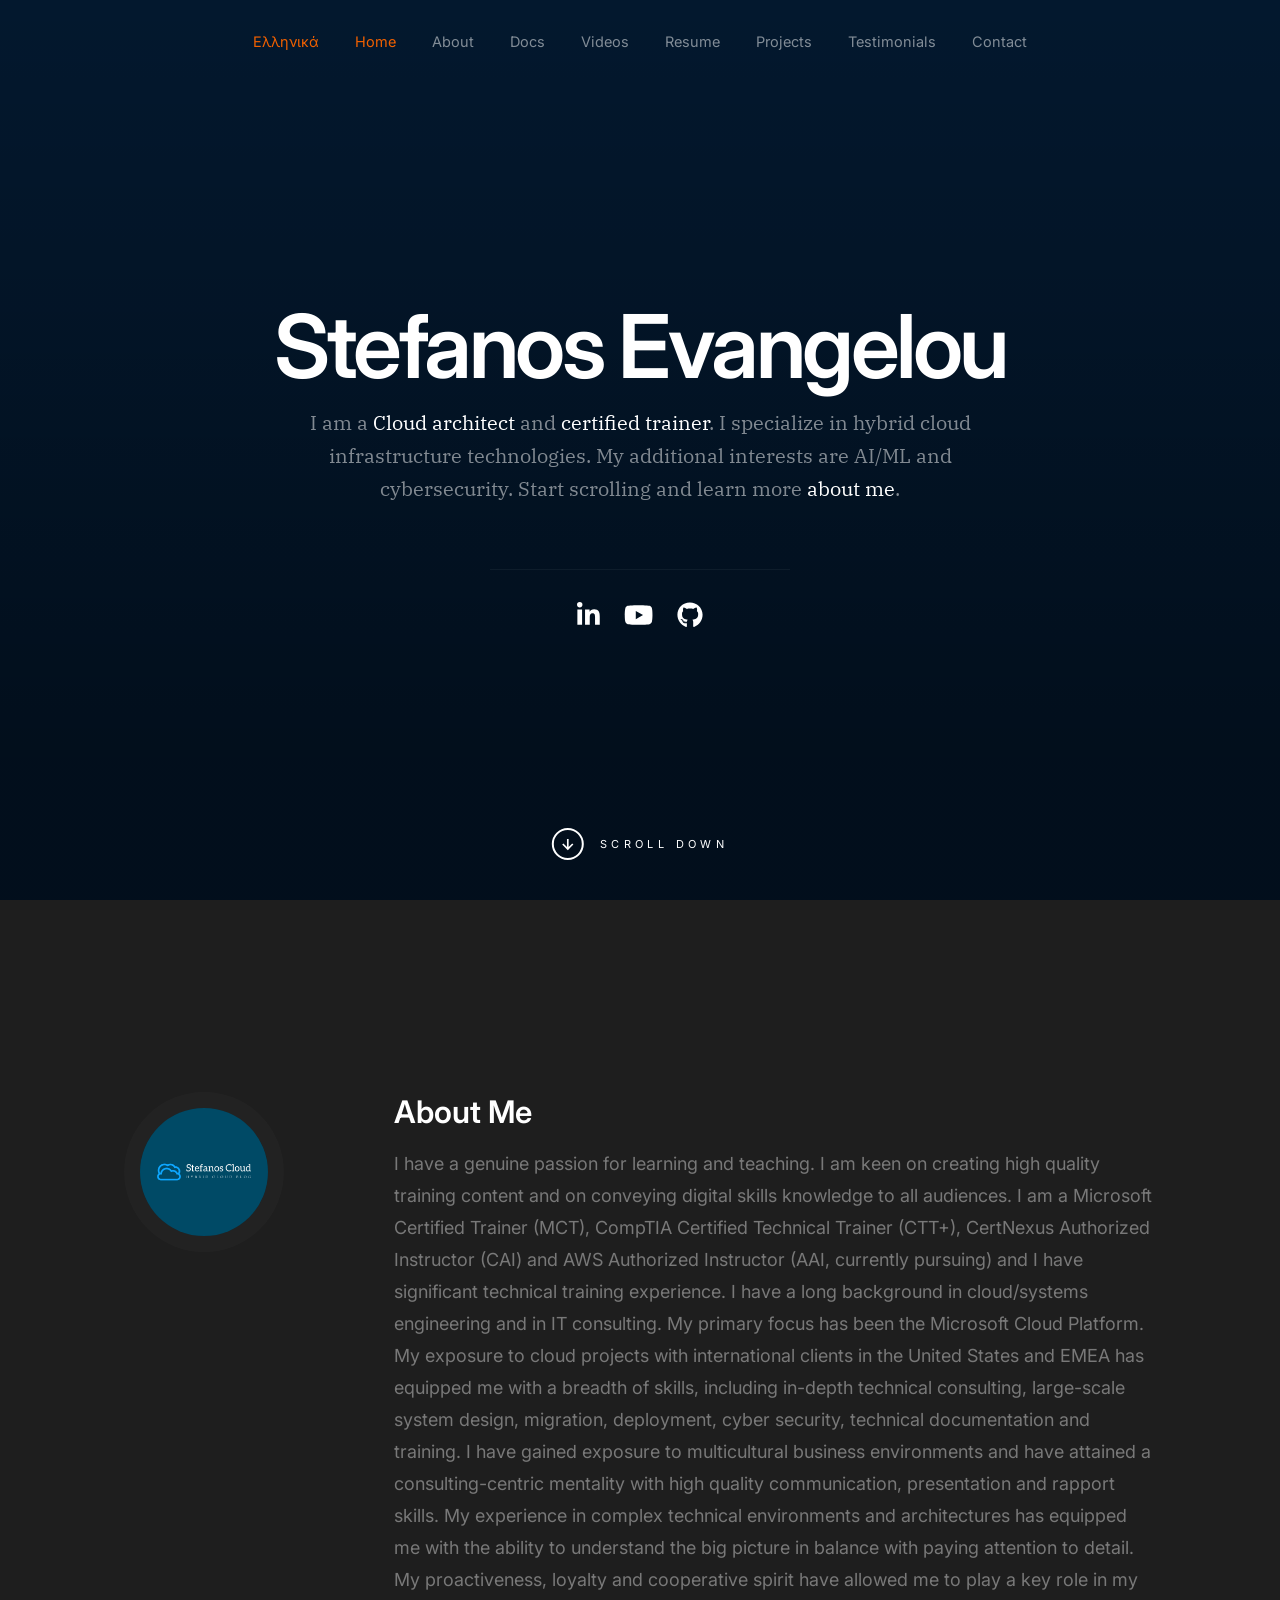
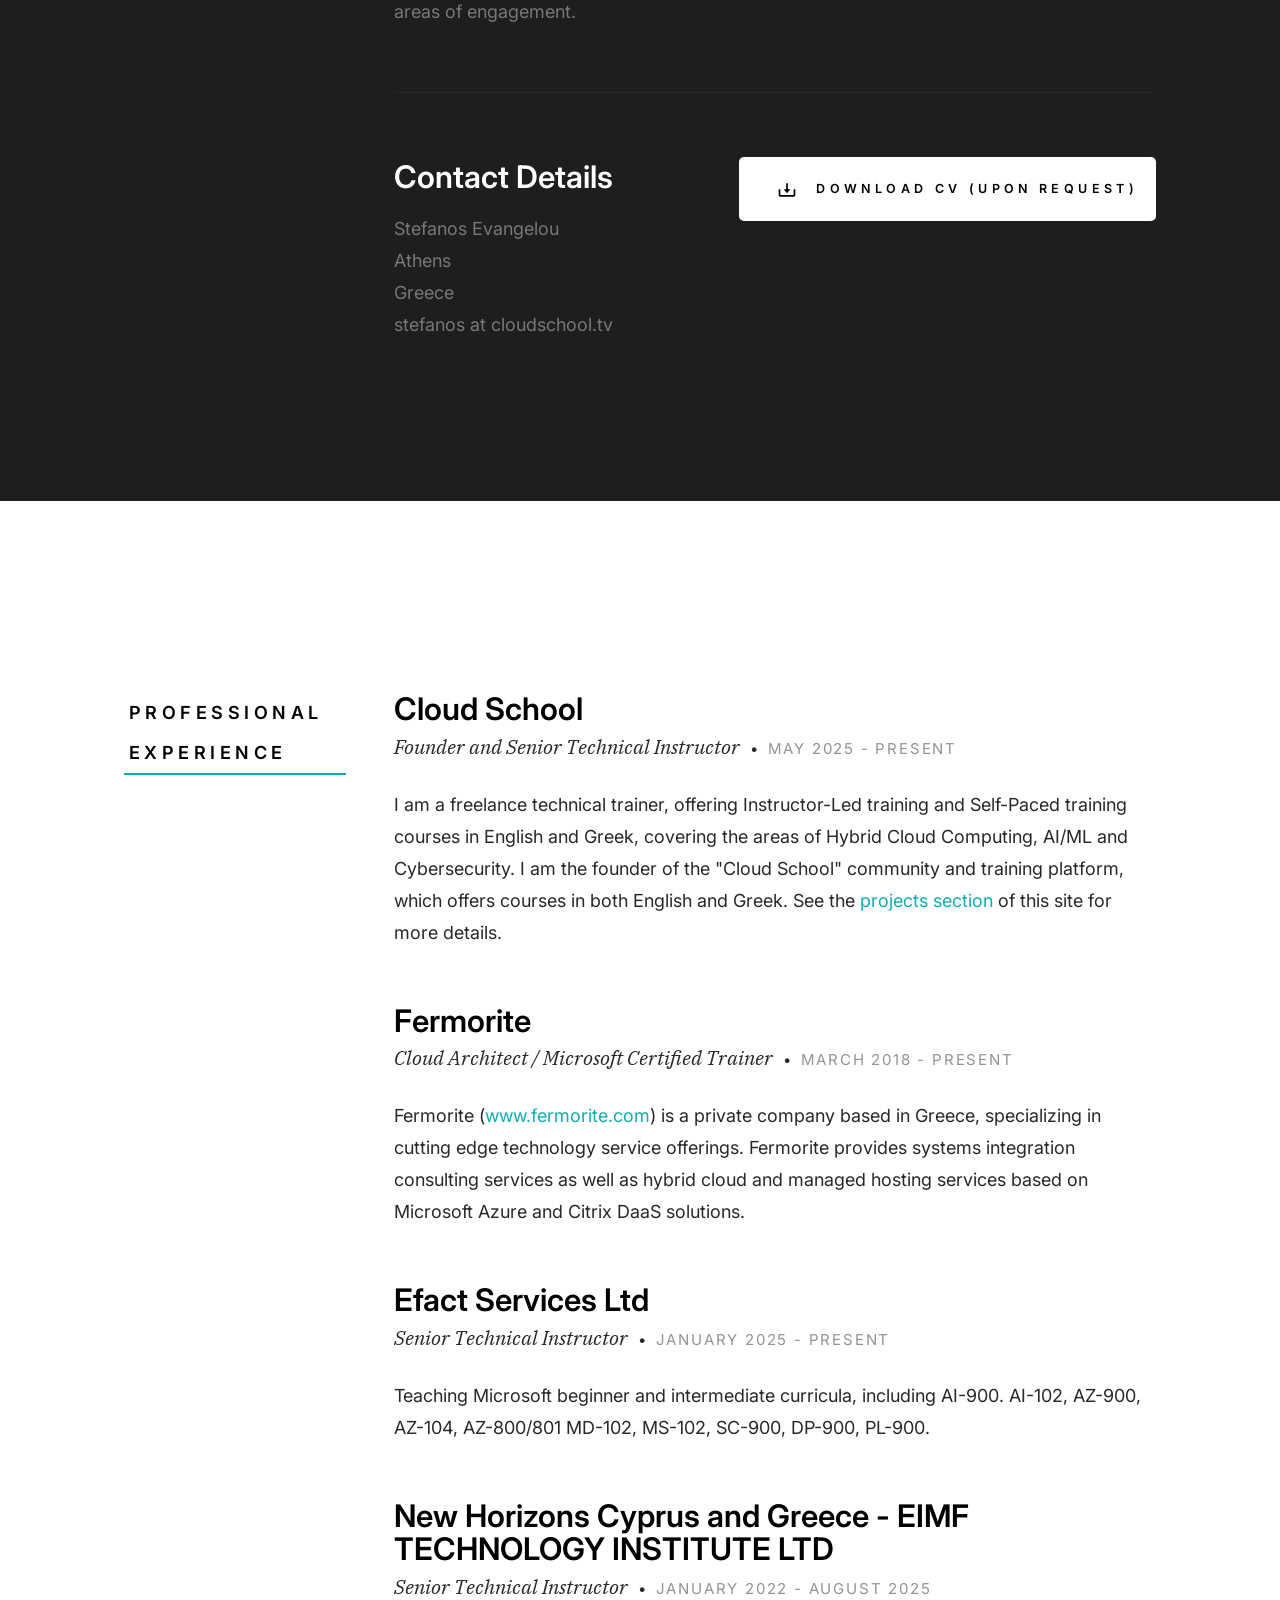
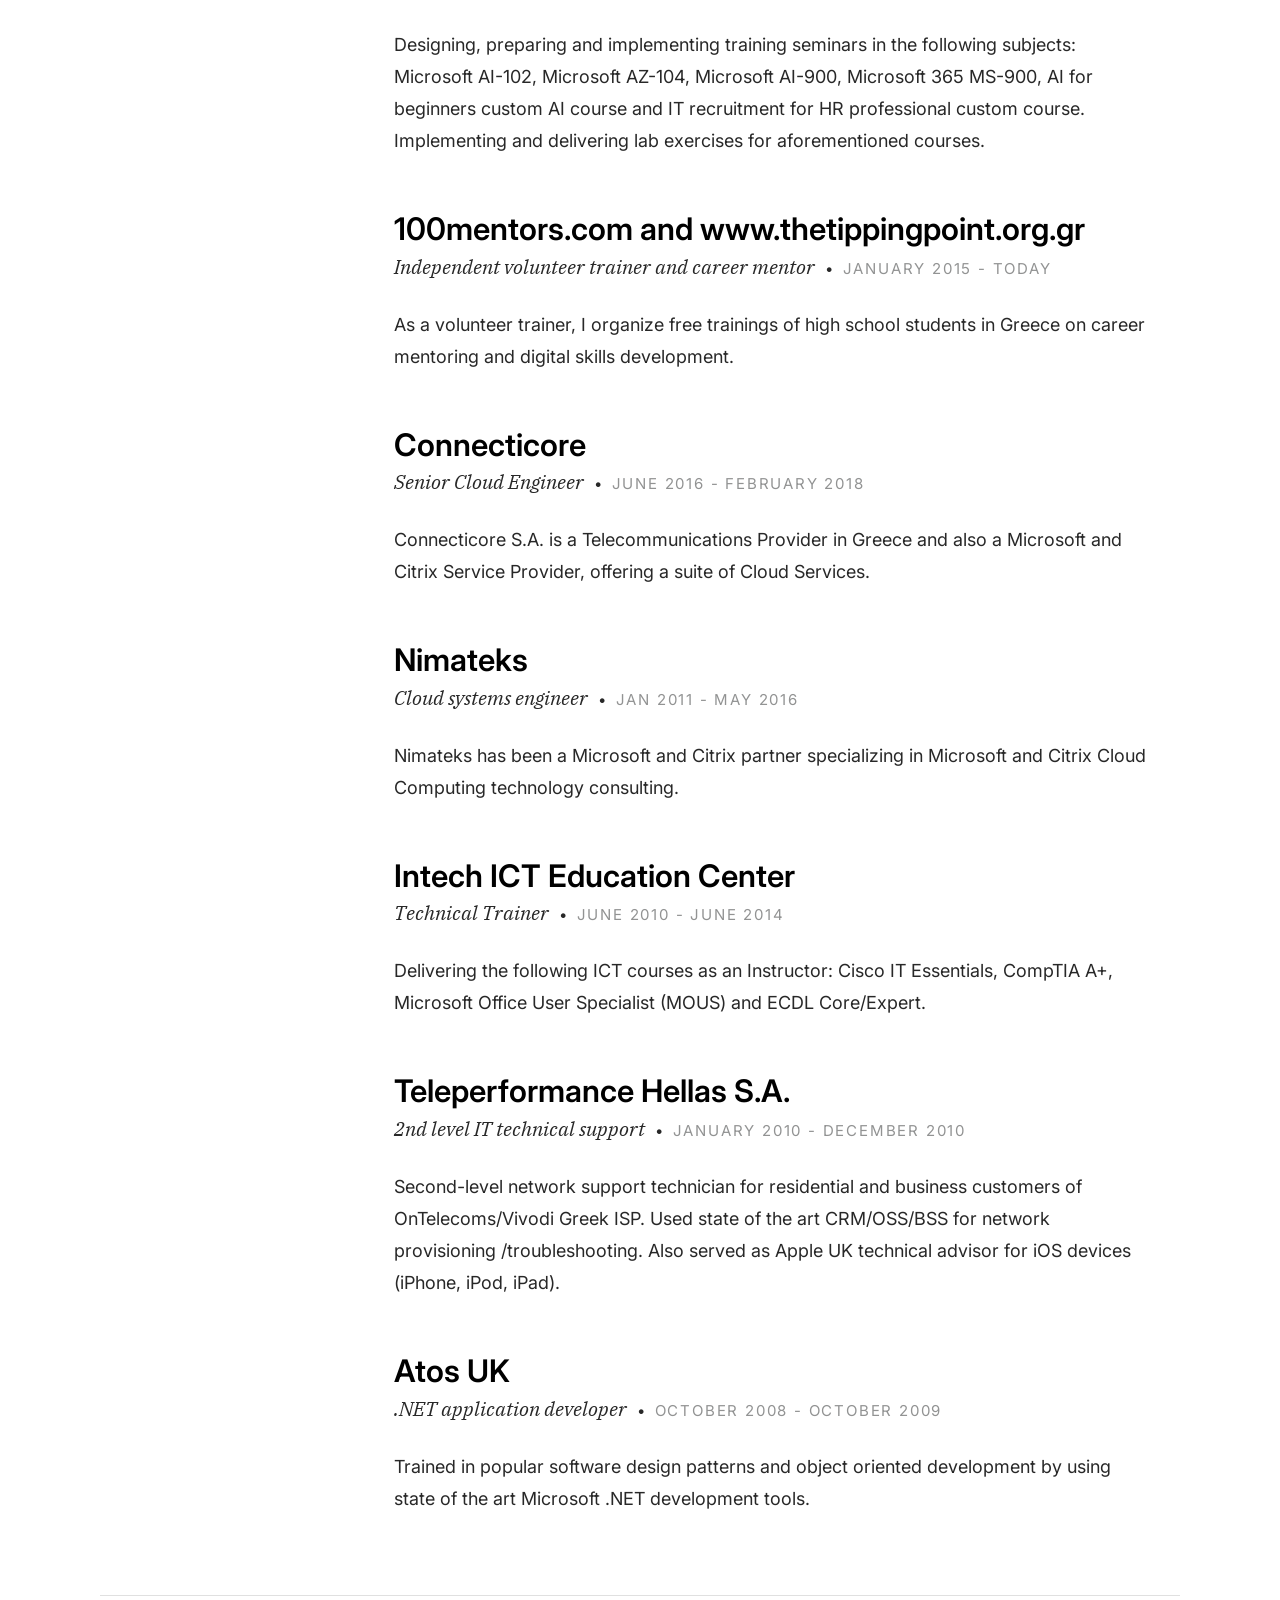
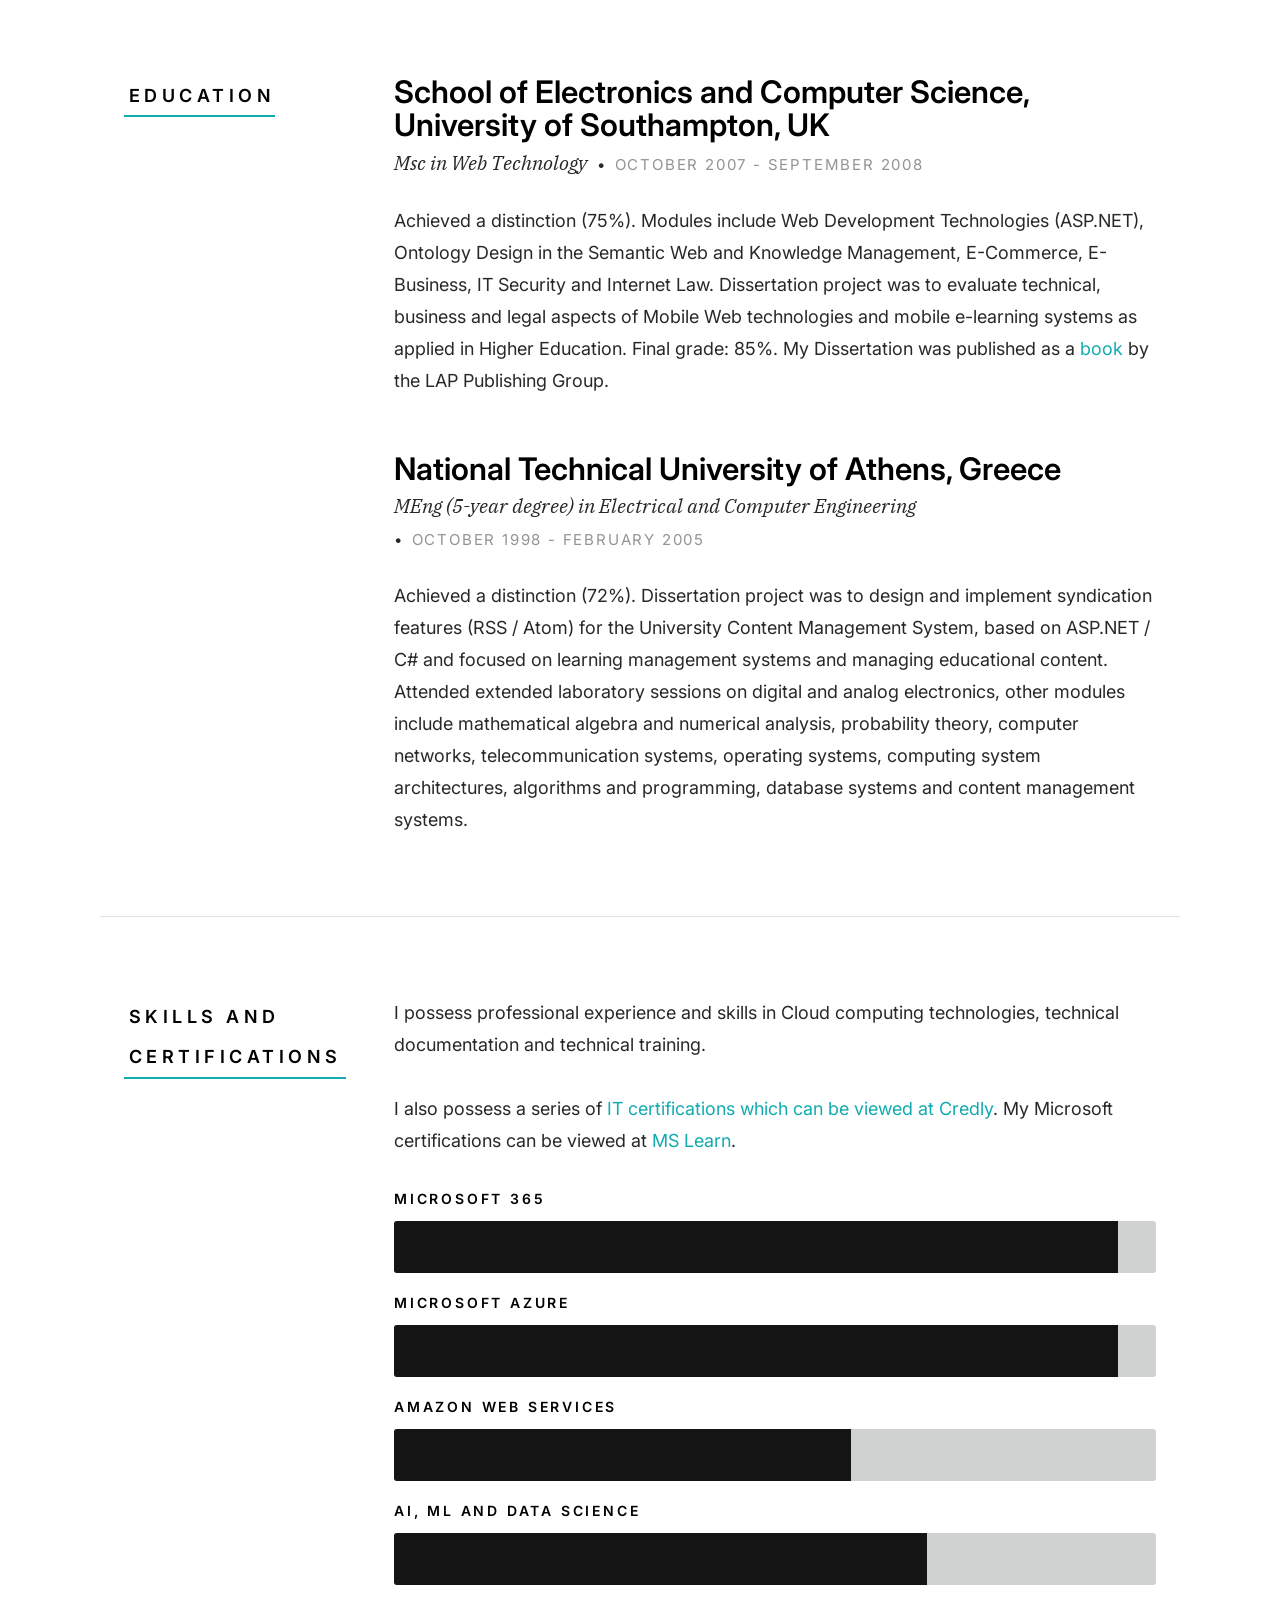
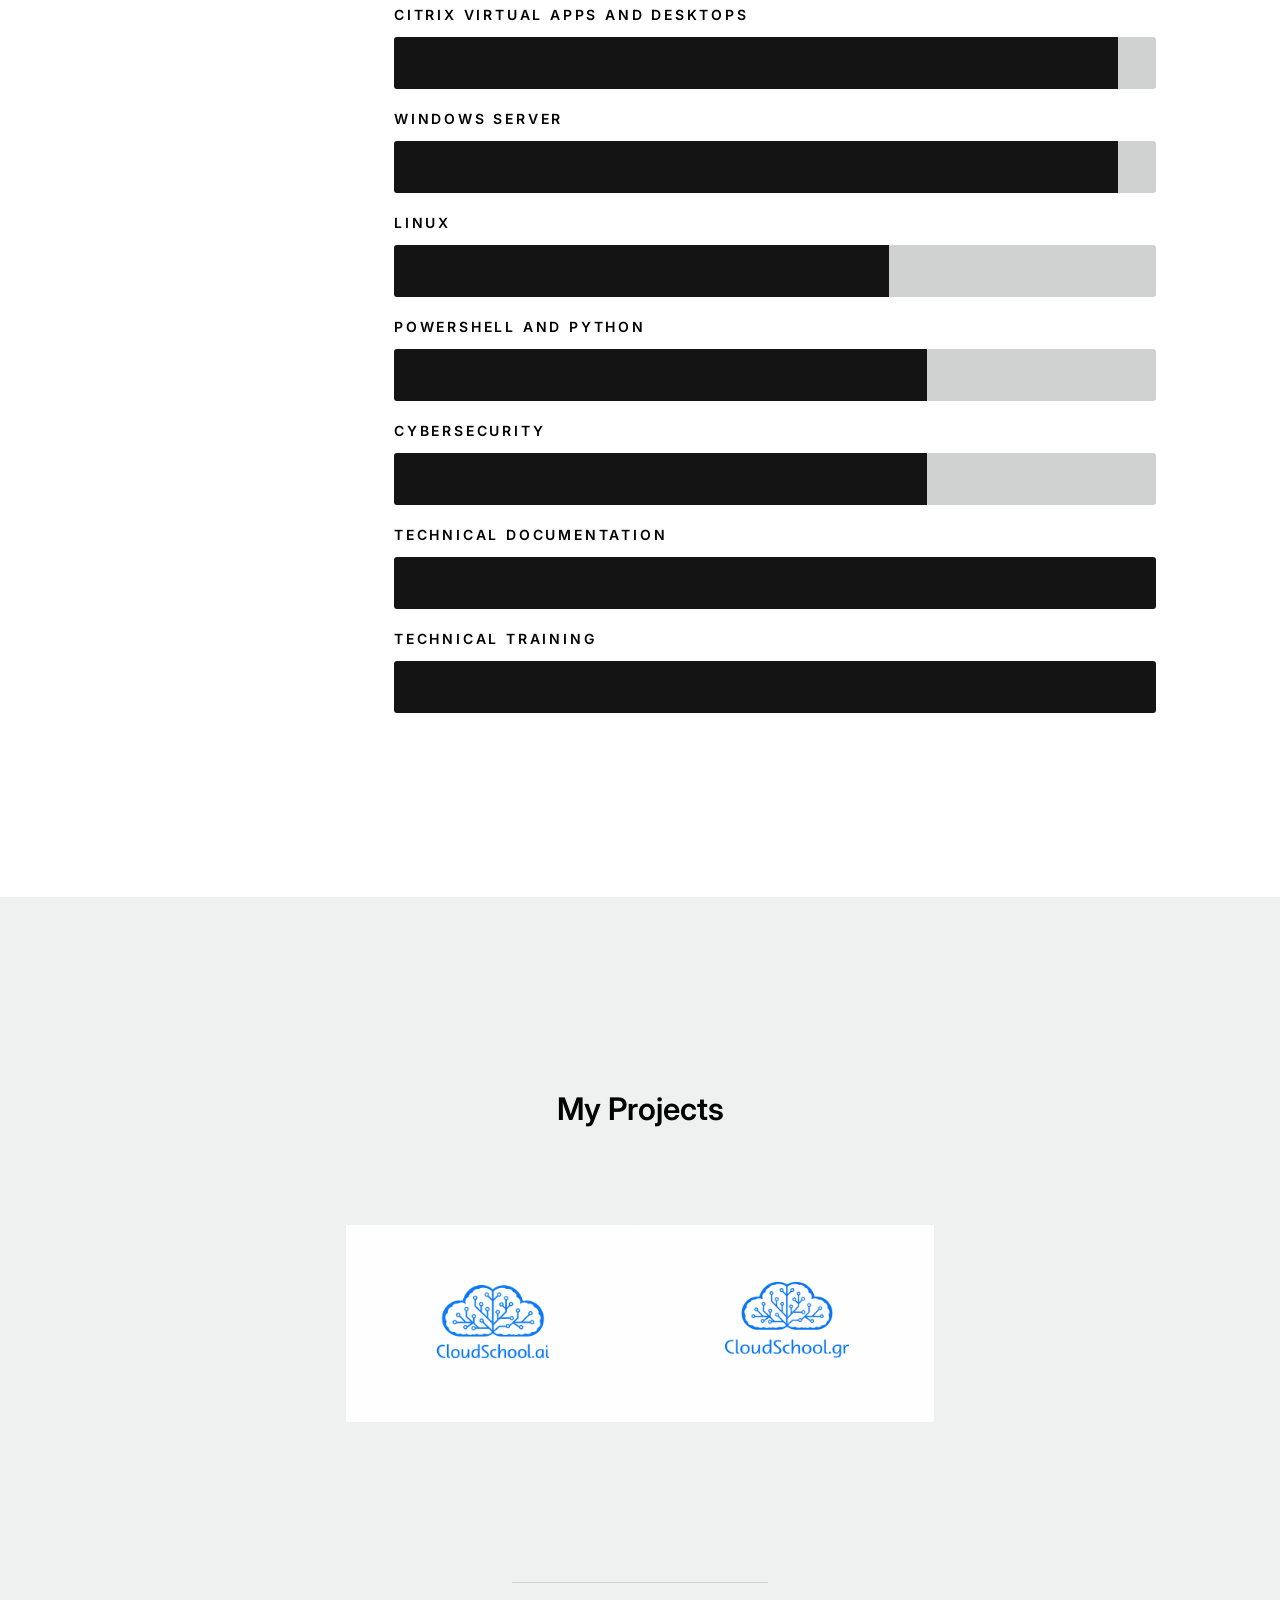
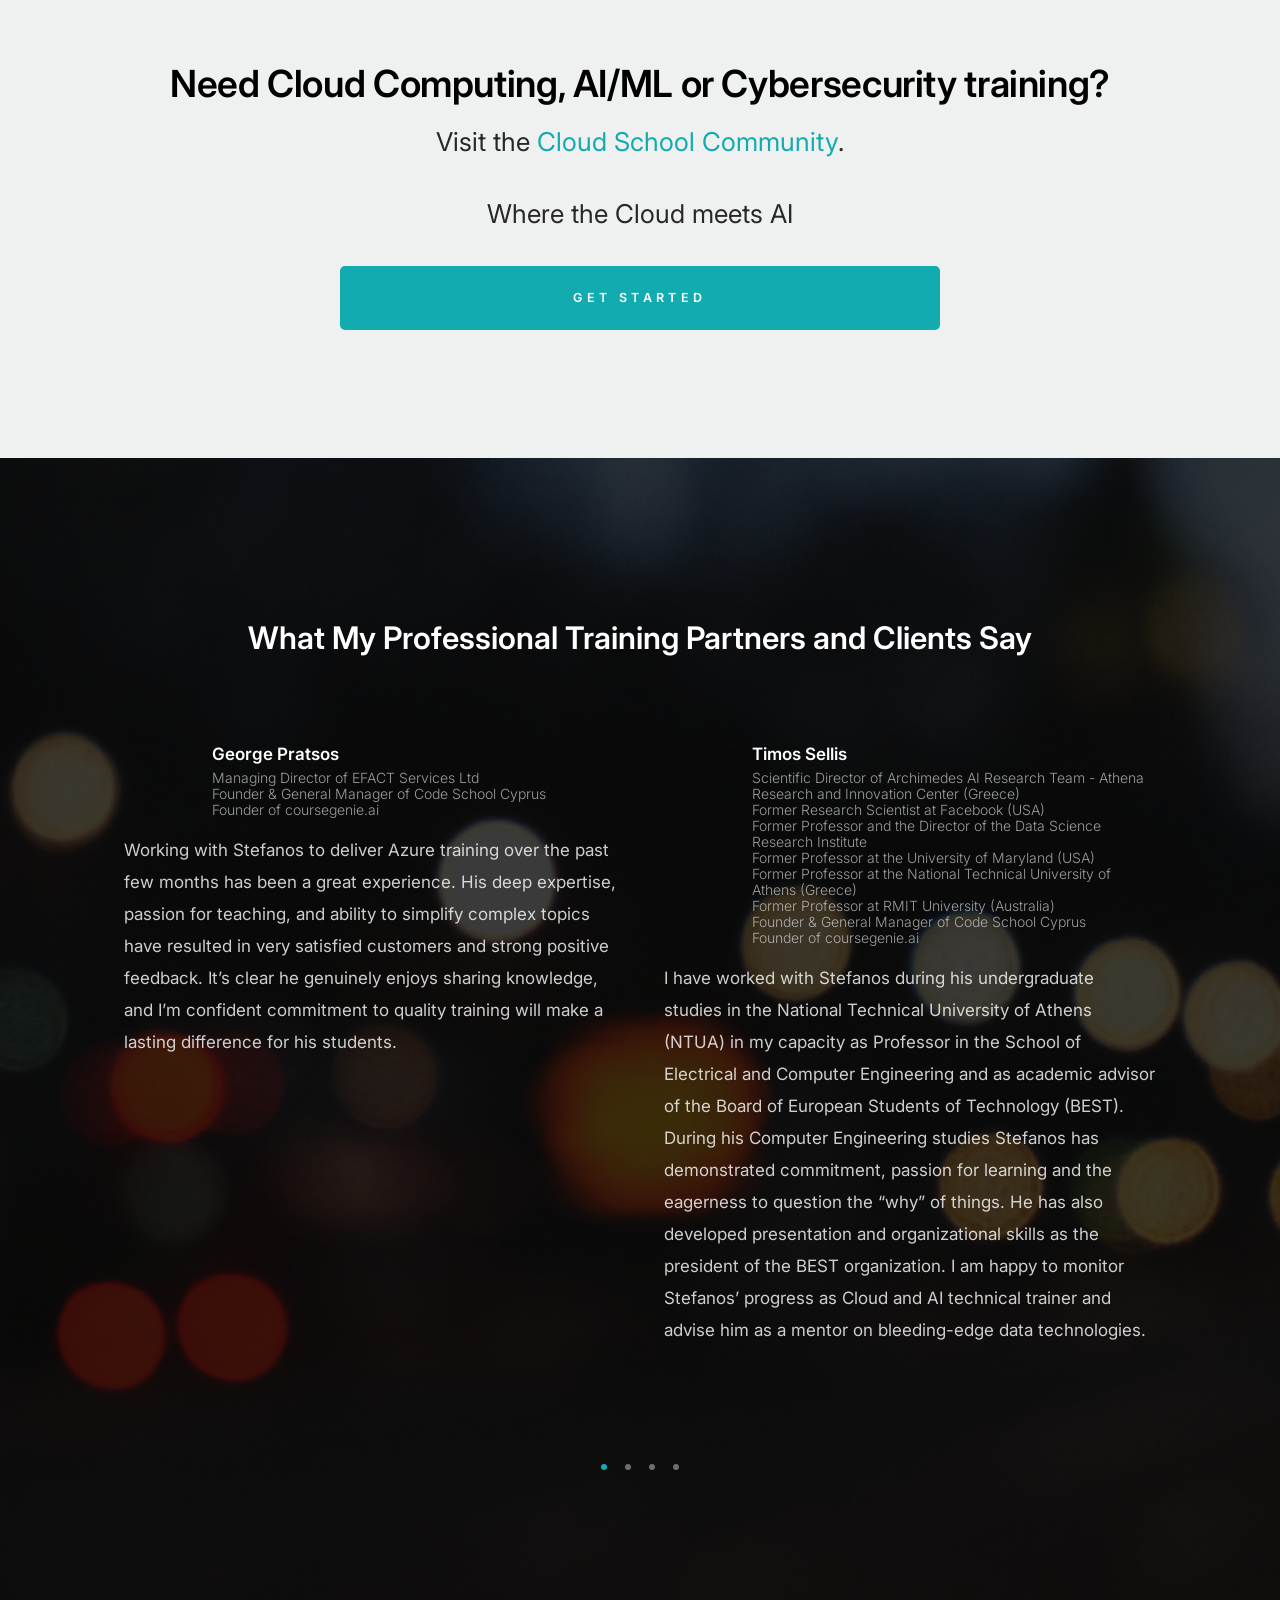
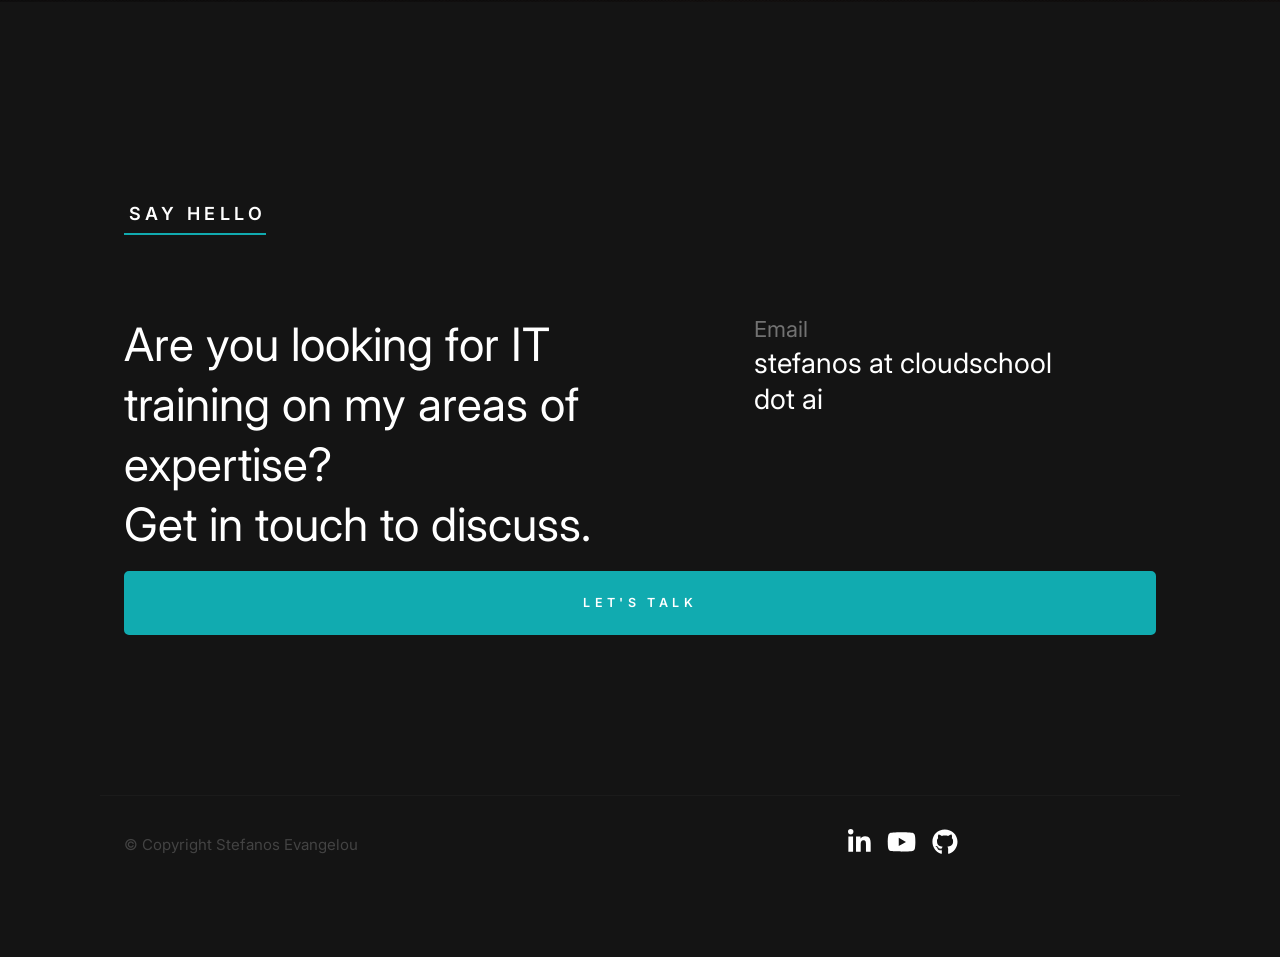
==== index.html @ 1cd2a4cb "initial" ====
<!DOCTYPE html>
<html class="no-js" lang="en">
<head>

    <!--- basic page needs
    ================================================== -->
    <meta charset="utf-8">
    <title>Stefanos Evangelou Web2 Site</title>
    <meta name="description" content="Stefanos Evangelou Web2 Site">
    <meta name="author" content="Stefanos Evangelou">

    <!-- mobile specific metas
    ================================================== -->
    <meta name="viewport" content="width=device-width, initial-scale=1">

    <!-- CSS
    ================================================== -->
    <link rel="stylesheet" href="css/styles.css">
    <link rel="stylesheet" href="css/vendor.css">

    <!-- script
    ================================================== -->
    <script defer src="js/vendor/fontawesome/all.min.js"></script>

    <!-- favicons
    ================================================== -->
    <link rel="apple-touch-icon" sizes="180x180" href="apple-touch-icon.png">
    <link rel="icon" type="image/png" sizes="32x32" href="favicon-32x32.png">
    <link rel="icon" type="image/png" sizes="16x16" href="favicon-16x16.png">
    <link rel="manifest" href="site.webmanifest">

</head>

<body id="top" class="ss-preload">


    <!-- preloader
    ================================================== -->
    <div id="preloader">
        <div id="loader"></div>
    </div>


    <!-- header
    ================================================== -->
    <header class="s-header">
        <div class="row s-header__nav-wrap">
            <nav class="s-header__nav">
                <ul>

                    <li class="current"><a class="smoothscroll" target="_self" href="https://stefanoscloud.azurewebsites.net/el">Ελληνικά</a></li>
                    <li class="current"><a class="smoothscroll" href="#hero">Home</a></li>
                    <li><a class="smoothscroll" href="#about">About</a></li>
                    <li><a class="smoothscroll" href="https://docs.cloudschool.tv" target="_blank">Docs</a></li>
                    <li><a class="smoothscroll" href="https://youtube.com/@cloudschooltv" target="_blank">Videos</a></li>
                    <li><a class="smoothscroll" href="#resume">Resume</a></li>
                    <li><a class="smoothscroll" href="#portfolio">Projects</a></li>
                    <li><a class="smoothscroll" href="#testimonials">Testimonials</a></li>    
                    <li><a class="smoothscroll" href="#contact">Contact</a></li>
                </ul>
            </nav>
        </div> <!-- end row -->
        
        <a class="s-header__menu-toggle" href="#0" title="Menu">
            <span class="s-header__menu-icon"></span>
        </a>
    </header> <!-- end s-header -->


    <!-- hero
    ================================================== -->
    <section id="hero" class="s-hero target-section">

        <div class="s-hero__bg rellax" data-rellax-speed="-7"></div>

        <div class="row s-hero__content">
            <div class="column">

                <div class="s-hero__content-about">

                    <h1>Stefanos Evangelou</h1>

                    <h3>
                    I am a <span>Cloud architect</span> and <span>certified trainer</span>. I specialize in hybrid cloud infrastructure technologies. My additional interests are AI/ML and cybersecurity. Start scrolling and learn more <a class="smoothscroll" href="#about">about me</a>.
                    </p>
                    </h3>

                    <div class="s-hero__content-social">
<a href="https://linkedin.com/in/stefanoscloud" target="_blank"><i class="fab fa-linkedin-in" aria-hidden="true"></i></a>
<a href="https://www.youtube.com/@cloudschoolai" target="_blank"><i class="fab fa-youtube" aria-hidden="true"></i></a>
<a href="https://github.com/stefanoscloud" target="_blank"><i class="fab fa-github" aria-hidden="true"></i></a>

                        
                    </div>

                </div> <!-- end s-hero__content-about -->

            </div>
        </div> <!-- s-hero__content -->

        <div class="s-hero__scroll">
            <a href="#about" class="s-hero__scroll-link smoothscroll">
                <span class="scroll-arrow">
                    <svg xmlns="http://www.w3.org/2000/svg" width="24" height="24" viewBox="0 0 24 24" style="fill:rgba(0, 0, 0, 1);transform:;-ms-filter:"><path d="M18.707 12.707L17.293 11.293 13 15.586 13 6 11 6 11 15.586 6.707 11.293 5.293 12.707 12 19.414z"></path></svg>
                </span>
                <span class="scroll-text">Scroll Down</span>
            </a>
        </div> <!-- s-hero__scroll -->

    </section> <!-- end s-hero -->


    <!-- about
    ================================================== -->
    <section id="about" class="s-about target-section">

        <div class="row">
            <div class="column large-3 tab-12">
                <img class="s-about__pic" src="images/avatars/photo1.png" alt="">
            </div>
            <div class="column large-9 tab-12 s-about__content">
                <h3>About Me</h3>
                <p>
               I have a genuine passion for learning and teaching. I am keen on creating high quality training content and on conveying digital skills knowledge to all audiences. I am a Microsoft Certified Trainer (MCT), CompTIA Certified Technical Trainer (CTT+), CertNexus Authorized Instructor (CAI) and AWS Authorized Instructor (AAI, currently pursuing) and I have significant technical training experience. I have a long background in cloud/systems engineering and in IT consulting. My primary focus has been the Microsoft Cloud Platform. My exposure to cloud projects with international clients in the United States and EMEA has equipped me with a breadth of skills, including in-depth technical consulting, large-scale system design, migration, deployment, cyber security, technical documentation and training. I have gained exposure to multicultural business environments and have attained a consulting-centric mentality with high quality communication, presentation and rapport skills. My experience in complex technical environments and architectures has equipped me with the ability to understand the big picture in balance with paying attention to detail. My proactiveness, loyalty and cooperative spirit have allowed me to play a key role in my areas of engagement.
                </p>

                <hr>

                <div class="row s-about__content-bottom">
                    <div class="column w-1000-stack">
                        <h3>Contact Details</h3>
    
                        <p>
                        Stefanos Evangelou <br>
                        Athens <br>
                        Greece <br>
                        <!-- <a href="tel:+1975432345">+197 543 2345</a> <br>  -->
                        <a href="mailto:stefanos@cloudschool.ai">stefanos at cloudschool.tv</a>
                        </p>
                        
                    </div>
                    <div class="column w-1000-stack">
                        <a href="#0" class="btn btn--download">
                            <svg xmlns="http://www.w3.org/2000/svg" width="24" height="24" viewBox="0 0 24 24" style="fill:rgba(0, 0, 0, 1);transform:;-ms-filter:"><path d="M12 16L16 11 13 11 13 4 11 4 11 11 8 11z"></path><path d="M20,18H4v-7H2v7c0,1.103,0.897,2,2,2h16c1.103,0,2-0.897,2-2v-7h-2V18z"></path></svg>
                            Download CV (upon request)
                        </a>
                    </div>
                </div>
            </div>
        </div> <!-- end row -->

    </section> <!-- end s-about -->


    <!-- resume
    ================================================== -->
    <section id="resume" class="s-resume target-section">
        
        <div class="row s-resume__section">
            <div class="column large-3 tab-12">
                <h3 class="section-header-allcaps">Professional experience</h3>
            </div>
            <div class="column large-9 tab-12">


<!-- start resume-block -->
   <div class="resume-block">

                    <div class="resume-block__header">
                        <h4 class="h3">Cloud School</h4>
                        <p class="resume-block__header-meta">
                            <span>Founder and Senior Technical Instructor</span> 
                            <span class="resume-block__header-date">
                                May 2025 - Present
                            </span>
                        </p>
                    </div>

                    <p>
                    I am a freelance technical trainer, offering Instructor-Led training and Self-Paced training courses in English and Greek, covering the areas of Hybrid Cloud Computing, AI/ML and Cybersecurity. I am the founder of the "Cloud School" community and training platform, which offers courses in both English and Greek. See the <a href="https://stefanoscloud.azurewebsites.net/#portfolio" target="_self">projects section</a> of this site for more details.
                    </p>

                </div> <!-- end resume-block -->


<!-- start resume-block -->
                <div class="resume-block">

                    <div class="resume-block__header">
                        <h4 class="h3">Fermorite</h4>
                        <p class="resume-block__header-meta">
                            <span>Cloud Architect / Microsoft Certified Trainer</span> 
                            <span class="resume-block__header-date">
                                March 2018 - Present
                            </span>
                        </p>
                    </div>

                    <p>
                    Fermorite (<a href="https://www.fermorite.com" target="_blank">www.fermorite.com</a>) is a private company based in Greece, specializing in cutting edge technology service offerings. Fermorite provides systems integration consulting services as well as hybrid cloud and managed hosting services based on Microsoft Azure and Citrix DaaS solutions.
                    </p>

                </div> <!-- end resume-block -->


<!-- start resume-block -->
 <div class="resume-block">

                    <div class="resume-block__header">
                        <h4 class="h3">Efact Services Ltd</h4>
                        <p class="resume-block__header-meta">
                            <span>Senior Technical Instructor</span> 
                            <span class="resume-block__header-date">
                               January 2025 - Present
                            </span>
                        </p>
                    </div>

                    <p>
Teaching Microsoft beginner and intermediate curricula, including AI-900. AI-102, AZ-900, AZ-104, AZ-800/801 MD-102, MS-102, SC-900, DP-900, PL-900.          
</p>

                </div> <!-- end resume-block -->



<!-- start resume-block -->
 <div class="resume-block">

                    <div class="resume-block__header">
                        <h4 class="h3">New Horizons Cyprus and Greece - EIMF TECHNOLOGY INSTITUTE LTD</h4>
                        <p class="resume-block__header-meta">
                            <span>Senior Technical Instructor</span> 
                            <span class="resume-block__header-date">
                               January 2022 - August 2025
                            </span>
                        </p>
                    </div>

                    <p>
Designing, preparing and implementing training seminars in the following subjects: Microsoft AI-102, Microsoft AZ-104, Microsoft AI-900, Microsoft 365 MS-900, AI for beginners custom AI course and IT recruitment for HR professional custom course.
Implementing and delivering lab exercises for aforementioned courses.                   
</p>

                </div> <!-- end resume-block -->

          
		  
		  
		  <!-- start resume-block -->
 <div class="resume-block">

                    <div class="resume-block__header">
                        <h4 class="h3">100mentors.com and www.thetippingpoint.org.gr</h4>
                        <p class="resume-block__header-meta">
                            <span>Independent volunteer trainer and career mentor</span> 
                            <span class="resume-block__header-date">
                               January 2015 - Today
                            </span>
                        </p>
                    </div>

                    <p>
As a volunteer trainer, I organize free trainings of high school students in Greece on career mentoring and digital skills development.                 
</p>

                </div> <!-- end resume-block -->
		  
		  
		  
		  
                             
<!-- start resume-block -->
                <div class="resume-block">

                    <div class="resume-block__header">
                        <h4 class="h3">Connecticore</h4>
                        <p class="resume-block__header-meta">
                            <span>Senior Cloud Engineer</span> 
                            <span class="resume-block__header-date">
                                June 2016 - February 2018
                            </span>
                        </p>
                    </div>

                    <p>
                    Connecticore S.A. is a Telecommunications Provider in Greece and also a Microsoft and Citrix Service Provider, offering a suite of Cloud Services.
                    </p>

                </div> <!-- end resume-block -->
                
				
                <!-- start resume-block -->
                <div class="resume-block">

                    <div class="resume-block__header">
                        <h4 class="h3">Nimateks</h4>
                        <p class="resume-block__header-meta">
                            <span>Cloud systems engineer</span> 
                            <span class="resume-block__header-date">
                                Jan 2011 - May 2016
                            </span>
                        </p>
                    </div>

                    <p>
                    Nimateks has been a Microsoft and Citrix partner specializing in Microsoft and Citrix Cloud Computing technology consulting.
                    </p>

                </div> <!-- end resume-block -->
                
                
                
                <!-- start resume-block -->
                <div class="resume-block">

                    <div class="resume-block__header">
                        <h4 class="h3">Intech ICT Education Center</h4>
                        <p class="resume-block__header-meta">
                            <span>Technical Trainer</span> 
                            <span class="resume-block__header-date">
                                June 2010 - June 2014
                            </span>
                        </p>
                    </div>

                    <p>
                    Delivering the following ICT courses as an Instructor: Cisco IT Essentials, CompTIA A+, Microsoft Office User Specialist (MOUS) and ECDL Core/Expert.
                    </p>

                </div> <!-- end resume-block -->
                
				
                <!-- start resume-block -->
                                <div class="resume-block">

                    <div class="resume-block__header">
                        <h4 class="h3">Teleperformance Hellas S.A.</h4>
                        <p class="resume-block__header-meta">
                            <span>2nd level IT technical support</span> 
                            <span class="resume-block__header-date">
                                January 2010 - December 2010
                            </span>
                        </p>
                    </div>

                    <p>
                    Second-level network support technician for residential and business customers of OnTelecoms/Vivodi Greek ISP. Used state of the art CRM/OSS/BSS for network provisioning /troubleshooting. Also served as Apple UK technical advisor for iOS devices (iPhone, iPod, iPad).
                    </p>

                </div> <!-- end resume-block -->
                
                
				<!-- start resume-block -->
                                <div class="resume-block">

                    <div class="resume-block__header">
                        <h4 class="h3">Atos UK</h4>
                        <p class="resume-block__header-meta">
                            <span>.NET application developer</span> 
                            <span class="resume-block__header-date">
                                October 2008 - October 2009
                            </span>
                        </p>
                    </div>

                    <p>
                    Trained in popular software design patterns and object oriented development by using state of the art Microsoft .NET development tools.
                    </p>

                </div> <!-- end resume-block -->
                
                
                
            </div>
        </div> <!-- s-resume__section -->



        <div class="row s-resume__section">
            <div class="column large-3 tab-12">
                <h3 class="section-header-allcaps">Education</h3>
            </div>
            <div class="column large-9 tab-12">
                <div class="resume-block">

                    <div class="resume-block__header">
                        <h4 class="h3">School of Electronics and Computer Science, University of Southampton, UK</h4>
                        <p class="resume-block__header-meta">
                            <span>Msc in Web Technology</span> 
                            <span class="resume-block__header-date">
                                October 2007 - September 2008
                            </span>
                        </p>
                    </div>

                    <p>
                    Achieved a distinction (75%). Modules include Web Development Technologies (ASP.NET), Ontology Design in the Semantic Web and Knowledge Management, E-Commerce, E-Business, IT Security and Internet Law. Dissertation project was to evaluate technical, business and legal aspects of Mobile Web technologies and mobile e-learning systems as applied in Higher Education. 
                    Final grade: 85%. My Dissertation was published as a <a href="https://www.amazon.com/gp/product/383838766X" target="_blank">book</a> by the LAP Publishing Group.
                    </p>

                </div> <!-- end resume-block -->

                <div class="resume-block">

                    <div class="resume-block__header">
                        <h4 class="h3">National Technical University of Athens, Greece</h4>
                        <p class="resume-block__header-meta">
                            <span>MEng (5-year degree) in Electrical and Computer Engineering</span> 
                            <span class="resume-block__header-date">
                                October 1998 - February 2005
                            </span>
                        </p>
                    </div>

                    <p>
                    Achieved a distinction (72%). Dissertation project was to design and implement syndication features (RSS / Atom) for the University Content Management System, based on ASP.NET / C# and focused on learning management systems and managing educational content. Attended extended laboratory sessions on digital and analog electronics, other modules include mathematical algebra and numerical analysis, probability theory, computer networks, telecommunication systems, operating systems, computing system architectures, algorithms and programming, database systems and content management systems.
                    </p>

                </div> <!-- end resume-block -->
            </div>
        </div> <!-- s-resume__section -->


        <div class="row s-resume__section">
            <div class="column large-3 tab-12">
                <h3 class="section-header-allcaps">Skills and certifications</h3>
            </div>
            <div class="column large-9 tab-12">
                <div class="resume-block">

                    <p>
                    I possess professional experience and skills in Cloud computing technologies, technical documentation and technical training. 
                    </p> 
                    <p>
                    I also possess a series of <a href="https://www.credly.com/users/stefanosevangelou/badges" target="_blank"> IT certifications which can be viewed at Credly</a>. My Microsoft certifications can be viewed at <a href="https://learn.microsoft.com/en-us/users/stefanosevangelou/" target="_blank"> MS Learn</a>. 
                    </p>

                    <ul class="skill-bars-fat">
                        <li>
                        <div class="progress percent95"></div>
                        <strong>Microsoft 365</strong>
                        </li>
                        <li>
                        <div class="progress percent95"></div>
                        <strong>Microsoft Azure</strong>
                        </li>
                        <li>
                        <div class="progress percent60"></div>
                        <strong>Amazon Web Services</strong>
                        </li>
                        <li>
                        <div class="progress percent70"></div>
                        <strong>AI, ML and Data Science</strong>
                        </li>
                        <li>
                        <div class="progress percent95"></div>
                        <strong>Citrix Virtual Apps and Desktops</strong>
                        </li>
                        <li>
                        <div class="progress percent95"></div>
                        <strong>Windows Server</strong>
                        </li>
                        <li>
                        <div class="progress percent65"></div>
                        <strong>Linux</strong>
                        </li>
                        <li>
                        <div class="progress percent70"></div>
                        <strong>Powershell and Python</strong>
                        </li>
                                                                        <li>
                        <div class="progress percent70"></div>
                        <strong>Cybersecurity</strong>
                        </li>
                        
                                                <li>
                        <div class="progress percent100"></div>
                        <strong>Technical documentation</strong>
                        </li>
                                                <li>
                        <div class="progress percent100"></div>
                        <strong>Technical training</strong>
                        </li>
                    </ul>

                </div> <!-- end resume-block -->

            </div>
        </div> <!-- s-resume__section -->

    </section> <!-- end s-resume -->







    <!-- portfolio
    ================================================== -->
   
       <section id="portfolio" class="s-portfolio target-section">

        <div class="row s-portfolio__header">
            <div class="column large-12">
                <h3>My Projects</h3>
            </div>
        </div>

        <div class="row collapse block-large-1-4 block-medium-1-3 block-tab-1-2 block-500-stack folio-list">


<!-- start folio-item -->

            <div class="column folio-item">
                <a href="#modal-01" class="folio-item__thumb">
                    <img src="images/portfolio/csai-logo.png" 
                         srcset="images/portfolio/csai-logo.png 1x, images/portfolio/csai-logo.png 2x" alt="Cloud School AI Community">
                </a>
            </div> 
            
            <!-- end folio-item -->

<!-- start folio-item -->

            <div class="column folio-item">
                <a href="#modal-02" class="folio-item__thumb">
                    <img src="images/portfolio/csgr-logo.png" 
                         srcset="images/portfolio/csgr-logo.png 1x, images/portfolio/csgr-logo.png 2x" alt="CloudSchool.gr">
                </a>
            </div> 
            
            <!-- end folio-item -->

      

        </div> <!-- end folio-list -->




        <!-- Modal Templates Popup
        =========================================================== -->
        
        
       
        
<!-- start modal -->
        <div id="modal-01" hidden>
            <div class="modal-popup">
                <!--  <img src="images/portfolio/cstv-logo.png" alt="Cloud School Community" /> -->
    
                <div class="modal-popup__desc">
                    <h5>Cloud School AI</h5>
                    <p>I run the Cloud School AI Community. Cloud School AI is an educational online community and a cloud-based training platform. Cloud School AI service portfolio covers a wide range of training services, which include subjects falling under cloud computing, artificial intelligence, machine learning and cyber security. We take a learner-centric approach and strive to provide the highest quality of training courses, suited to all learning levels and audiences. We are based in Greece and we offer courses in English and Greek. Cloud School AI is a new school on-the-cloud and about-the-cloud.</p>
                    <ul class="modal-popup__cat">
                        <li>CloudOps</li>
                        <li>AIOps</li>
                        <li>SecOps</li>

                        
                    </ul>
                </div>
    
                <a href="https://cloudschool.ai" class="modal-popup__details" target="_blank">Cloud School AI Community</a>
            </div>
        </div> <!-- end modal -->
        
        
   <!-- start modal -->
        <div id="modal-02" hidden>
            <div class="modal-popup">
                <!--  <img src="images/portfolio/cstv-logo.png" alt="Cloud School Community" /> -->
    
                <div class="modal-popup__desc">
                    <h5>CloudSchool.gr</h5>
                    <p>CloudSchool.gr is the greek-content version of Cloud School. CloudSchool.gr offers free and subscription-based content in both Instructor-Led training (ILT) and Self-paced training (SPT) modes in the Greek language.</p>
                    <ul class="modal-popup__cat">
                        <li>CloudOps</li>
                        <li>AIOps</li>
                        <li>SecOps</li>

                        
                    </ul>
                </div>
    
                <a href="https://cloudschool.gr" class="modal-popup__details" target="_blank">CloudSchool.gr</a>
            </div>
        </div> <!-- end modal -->
        
    
    
           
   
    </section> <!-- end s-portfolio -->






 <!-- MUST ENABLE CTA AFTER RELEASING CCS -->



    <section class="s-cta">

        <div class="row">
            <div class="column">
                <h3 class="h2 section-desc">
                    Need Cloud Computing, AI/ML or Cybersecurity training?
                </h3>
            </div>
        </div>

        <div class="row cta-content">
            <div class="column">
                <p>
                Visit the <a href="https://cloudschool.ai" target="_blank">Cloud School Community</a>.
                <div>Where the Cloud meets AI</div>
                </p>

                <a href="https://cloudschool.ai" target="_blank" class="btn btn--primary h-full-width">Get Started</a>
            </div>
        </div> 
        

    </section> 
    







   <!-- Testimonials section -->
     
    <section id="testimonials" class="s-testimonials target-section">

        <div class="s-testimonials__bg"></div>

        <div class="row s-testimonials__header">
            <div class="column large-12">
                <h3>What My Professional Training Partners and Clients Say</h3>
            </div>
        </div>

        <div class="row s-testimonials__content">

            <div class="column">

                <div class="swiper-container testimonial-slider">

                    <div class="swiper-wrapper">
                        
                        
                        
                        <!-- start testimonial-slider__slide -->
                        
                        

                        <div class="testimonial-slider__slide swiper-slide">
                            <div class="testimonial-slider__author">
                                <!-- <img src="images/avatars/user-02.jpg" alt="George Pratsos" class="testimonial-slider__avatar">  -->
                                <cite class="testimonial-slider__cite">
                                    <strong>George Pratsos</strong>
                                    <span>Managing Director of EFACT Services Ltd</span>
                                        <span>Founder & General Manager of Code School Cyprus</span>
                                        <span>Founder of coursegenie.ai</span>
                                </cite>
                            </div>
                            <p>
                            Working with Stefanos to deliver Azure training over the past few months has been a great experience. His deep expertise, passion for teaching, and ability to simplify complex topics have resulted in very satisfied customers and strong positive feedback. It’s clear he genuinely enjoys sharing knowledge, and I’m confident commitment to quality training will make a lasting difference for his students.
                            </p>
                        </div> 
                        
                        <!-- end testimonial-slider__slide -->
        
        
       

 <!-- start testimonial-slider__slide -->
                        
                        

                        <div class="testimonial-slider__slide swiper-slide">
                            <div class="testimonial-slider__author">
                                <!-- <img src="images/avatars/user-02.jpg" alt="Timos Sellis" class="testimonial-slider__avatar">  -->
                                <cite class="testimonial-slider__cite">
                                    <strong>Timos Sellis</strong>
                                    <span>Scientific Director of Archimedes AI Research Team - Athena Research and Innovation Center (Greece) </span>
                                       <span> Former Research Scientist at Facebook (USA)</span>
                                       <span> Former Professor and the Director of the Data Science Research Institute </span>
                                        <span> Former Professor at the University of Maryland (USA)</span>
                                        <span> Former Professor at the National Technical University of Athens (Greece)</span>
                                       <span> Former Professor at RMIT University (Australia)</span>
                                        <span>Founder & General Manager of Code School Cyprus</span>
                                        <span>Founder of coursegenie.ai</span>
                                </cite>
                            </div>
                            <p>
                            I have worked with Stefanos during his undergraduate studies in the National Technical University of Athens (NTUA) in my capacity as Professor in the School of Electrical and Computer Engineering and as academic advisor of the Board of European Students of Technology (BEST). During his Computer Engineering studies Stefanos has demonstrated commitment, passion for learning and the eagerness to question the “why” of things. He has also developed presentation and organizational skills as the president of the BEST organization. I am happy to monitor Stefanos’ progress as Cloud and AI technical trainer and advise him as a mentor on bleeding-edge data technologies.
                            </p>
                        </div> 
                        
                        <!-- end testimonial-slider__slide -->




                         <!-- start testimonial-slider__slide -->
                        
                        

                        <div class="testimonial-slider__slide swiper-slide">
                            <div class="testimonial-slider__author">
                                <!-- <img src="images/avatars/user-02.jpg" alt="Iraklis Vaggelinos" class="testimonial-slider__avatar">  -->
                                <cite class="testimonial-slider__cite">
                                    <strong>Iraklis Vaggelinos</strong>
                                    <span>Former account executive at New Horizons Greece</span>
                                        <span>Customer Service Specialist at CQS S.A.</span>
                                </cite>
                            </div>
                            <p>
                            I had the opportunity to collaborate with Stefanos Evangelou, an exceptional trainer specializing in Cloud Computing and Artificial Intelligence. His expertise and deep knowledge of modern cloud technologies, along with AI applications, were evident from the very beginning.During the training sessions, Stefanos managed to clarify complex concepts in a simple and understandable way, while also providing practical examples that connected theory with real-world business needs. His ability to convey knowledge, patience in answering questions, and structured course delivery made the learning experience both effective and enjoyable.What I appreciated the most was his focus on the latest technological advancements, enhancing our skills in tools such as Microsoft Azure, and providing insights that were immediately applicable in practice.I highly recommend Stefanos to anyone looking to grow dynamically in the fields of Cloud Computing and Artificial Intelligence.
                            </p>
                        </div> 
                        
                        <!-- end testimonial-slider__slide -->




                         <!-- start testimonial-slider__slide -->
                        
                        

                        <div class="testimonial-slider__slide swiper-slide">
                            <div class="testimonial-slider__author">
                                <!-- <img src="images/avatars/user-02.jpg" alt="Alexis Myrianthopoulos" class="testimonial-slider__avatar">  -->
                                <cite class="testimonial-slider__cite">
                                    <strong>Alexis Myrianthopoulos</strong>
                                    <span>Business Development at New Horizons Cyprus and Greece</span>
                                  
                                </cite>
                            </div>
                            <p>
                          Working with Stefanos Evangelou has been an exceptional experience. His deep expertise in IT and Cyber Security, combined with a passion for teaching, sets him apart as an outstanding instructor. Stefanos has a rare talent for simplifying complex topics, making them accessible to his students, and his dedication to quality training consistently results in highly satisfied participants and glowing feedback. Sharp, professional, and genuinely committed to the success of those he works with, Stefanos�s enthusiasm for sharing knowledge leaves a lasting impact on everyone he trains. 
                            </p>
                        </div> 
                        
                        <!-- end testimonial-slider__slide -->





                         <!-- start testimonial-slider__slide -->
                        
                        

                        <div class="testimonial-slider__slide swiper-slide">
                            <div class="testimonial-slider__author">
                                <!-- <img src="images/avatars/user-02.jpg" alt="Eleni Ioannou" class="testimonial-slider__avatar">  -->
                                <cite class="testimonial-slider__cite">
                                    <strong>Eleni Ioannou</strong>
                                    <span>Sales Assistant, COMIT�Solutions Ltd Cyprus  </span>
                                       <span>Former New Horizons Operations officer for Cyprus and Greece</span>
                                </cite>
                            </div>
                            <p>
                            I had the privilege of working with Stefanos Evangelou in the field of IT and Cyber Security, and I can confidently say that his dedication and passion for his work are truly exceptional. Stefanos brings a rare combination of deep technical expertise and a genuine commitment to the success of those he works with. His punctuality, professionalism, and ability to make complex topics accessible set him apart as an outstanding instructor and collaborator. Through his leadership, over 100 professionals from both the public and private sectors have successfully completed HRDA-funded courses in Cyprus, significantly enhancing their skills and career prospects. Stefanos doesn’t just deliver training—he inspires excellence. His enthusiasm for the subject matter and his unwavering support make him a standout figure in the training community. I wholeheartedly recommend him to anyone seeking high-quality, impactful IT and Cyber Security expertise.
                            </p>
                        </div> 
                        
                        <!-- end testimonial-slider__slide -->
                     
                        
    
                    </div> 
                    
                    
                    <!-- end testimonial slider swiper-wrapper -->

                    <div class="swiper-pagination"></div>

                </div> 
                
                
                <!-- end swiper-container  -->
                
                

            </div> 
            
            <!-- end column  -->

        </div> 
        
        <!-- end row  -->

    </section> 
    <!-- end s-testimonials  -->






    <!-- contact
    ================================================== -->
    <section id="contact" class="s-contact target-section">

        <div class="row s-contact__header">
            <div class="column large-12">
                <h3 class="section-header-allcaps">Say Hello</h3>
            </div>
        </div>

        <div class="row s-contact__content">

            <div class="column large-7 medium-12">

                <h4 class="huge-text">
                Are you looking for IT training on my areas of expertise? 
                <div>Get in touch to discuss. </div>
                </h4>

            </div>

            <div class="column large-4 medium-12">

                <div class="row contact-infos">
                    <div class="column large-12 medium-6 tab-12">
                        <div class="contact-block">
                            <h5 class="contact-block__header">
                                Email
                            </h5>
                            <p class="contact-block__content">
                                <a class="mailtoui" href="mailto:stefanos@cloudschool.ai">stefanos at cloudschool dot ai</a>
                            </p>
                        </div> <!-- end contact-block -->
                    </div>
                    <!--
                    <div class="column large-12 medium-6 tab-12">
                        <div class="contact-block">
                            <h5 class="contact-block__header">
                                Phone
                            </h5>
                            <p class="contact-block__content">
                                <a href="tel:+1975432345">+197 543 2345</a>
                            </p>
                            
                            -->
                            
                        </div> <!-- end contact-block -->
                    </div>

                    <div class="column large-12">
                        <a href="mailto:stefanos@cloudschool.ai" class="mailtoui btn btn--primary h-full-width">Let's Talk</a>
                    </div>
                </div> <!-- end contact-infos -->

            </div>
        </div> <!-- s-contact__content -->

    </section> <!-- end s-contact -->
    

    <!-- footer
    ================================================== -->
    <footer class="s-footer">
        <div class="row">
            <div class="column large-4 medium-6 w-1000-stack s-footer__social-block">
                <ul class="s-footer__social">
                    <li><a href="https://linkedin.com/in/stefanoscloud" target="_blank"><i class="fab fa-linkedin-in" aria-hidden="true"></i></a></li>        
                    <li><a href="https://www.youtube.com/@cloudschoolai" target="_blank"><i class="fab fa-youtube" aria-hidden="true"></i></a></li>
                    <li><a href="https://github.com/stefanoscloud" target="_blank"><i class="fab fa-github" aria-hidden="true"></i></a></li>

                </ul>
            </div>

            <div class="column large-7 medium-6 w-1000-stack ss-copyright">
                <span>© Copyright Stefanos Evangelou</span>
            </div>
        </div>

        <div class="ss-go-top">
            <a class="smoothscroll" title="Back to Top" href="#top">
                <svg xmlns="http://www.w3.org/2000/svg" viewBox="0 0 24 24"><path d="M6 4h12v2H6zm5 10v6h2v-6h5l-6-6-6 6z"/></svg>
             </a>
        </div> <!-- end ss-go-top -->
    </footer>


    <!-- Java Script
    ================================================== -->
    <script src="js/plugins.js"></script>
    <script src="js/main.js"></script>

</body>

</html>
---- css/styles.css ----
/* =================================================================== 
 * Ceevee Main Stylesheet
 * Template Ver. 2.0.0
 * 01-03-2021
 * ------------------------------------------------------------------
 *
 * TOC:
 * # settings and variables
 *      ## fonts
 *      ## colors
 *      ## vertical spacing and typescale
 *      ## grid variables
 * # normalize
 * # basic/base setup styles
 *      ## media
 *      ## typography resets
 *      ## links
 *      ## inputs
 * # Grid v3.0.0
 *      ## medium screen devices
 *      ## tablets
 *      ## mobile devices
 *      ## small mobile devices <= 400px
 * # block grids
 *      ## block grids - medium screen devices
 *      ## block grids - tablets
 *      ## block grids - mobile devices
 *      ## block grids - small mobile devices <= 400px
 * # MISC 
 * # custom grid, block grid STACK breakpoints
 * # base style overrides 
 *      ## links
 * # typography & general theme styles
 *      ## Lists
 *      ## responsive video container
 *      ## floated image
 *      ## tables
 *      ## spacing
 * # preloader
 *      ## page loaded
 * # forms 
 *      ## Style Placeholder Text
 * # buttons 
 * # additional components
 *      ## skillbars
 *      ## alert box
 *      ## pagination 
 * # common and reusable styles
 *      ## animation stuff 
 *      ## MailtoUI style overrides
 * # site header
 *      ## header nav
 *      ## mobile menu toggle 
 * # hero
 *      ## hero content
 *      ## hero social
 *      ## hero scrolldown
 *      ## animate intro content
 * # resume 
 *      ## resume block
 * # portfolio
 *      ## portfolio list
 *      ## modal popup
 * # CTA
 * # testimonials
 *      ## swiper style overrides
 *      ## testimonial slider 
 * # contact
 *      ## contact block
 * # footer
 *      ## footer social
 *      ## copyright
 *      ## go top
 *
 * ------------------------------------------------------------------ */


/* ===================================================================
 * # settings and variables
 *
 * ------------------------------------------------------------------- */

/* ------------------------------------------------------------------- 
 * ## fonts
 * ------------------------------------------------------------------- */
@import url("https://fonts.googleapis.com/css2?family=IBM+Plex+Serif:ital,wght@0,300;0,400;0,500;0,600;0,700;1,200;1,300;1,400;1,500;1,600&family=Inter:wght@300;400;500;600;700&display=swap");
:root {
    --font-1: "Inter", sans-serif;
    --font-2: "IBM Plex Serif", serif;
    /* monospace
     */
    --font-mono: Consolas, "Andale Mono", Courier, "Courier New", monospace;
}

/* ------------------------------------------------------------------- 
 * ## colors
 * ------------------------------------------------------------------- */
:root {
    /* color-1(#11ABB0)
     * color-2(#F06000)
     */
    --color-1: hsla(182, 82%, 38%, 1);
    --color-2: hsla(24, 100%, 47%, 1);

    /* theme color variations
     */
    --color-1-lighter: hsla(182, 82%, 58%, 1);
    --color-1-light  : hsla(182, 82%, 48%, 1);
    --color-1-dark   : hsla(182, 82%, 28%, 1);
    --color-1-darker : hsla(182, 82%, 18%, 1);
    --color-2-lighter: hsla(24, 100%, 67%, 1);
    --color-2-light  : hsla(24, 100%, 57%, 1);
    --color-2-dark   : hsla(24, 100%, 37%, 1);
    --color-2-darker : hsla(24, 100%, 27%, 1);

    /* feedback colors
     * color-error(#ffd1d2), color-success(#c8e675), 
     * color-info(#d7ecfb), color-notice(#fff099)
     */
    --color-error          : hsla(359, 100%, 91%, 1);
    --color-success        : hsla(76, 69%, 68%, 1);
    --color-info           : hsla(205, 82%, 91%, 1);
    --color-notice         : hsla(51, 100%, 80%, 1);
    --color-error-content  : hsla(359, 50%, 50%, 1);
    --color-success-content: hsla(76, 29%, 28%, 1);
    --color-info-content   : hsla(205, 32%, 31%, 1);
    --color-notice-content : hsla(51, 30%, 30%, 1);

    /* shades 
     * generated using 
     * Tint & Shade Generator 
     * (https://maketintsandshades.com/)
     */
    --color-black  : #000000;
    --color-gray-19: #0a0a0a;
    --color-gray-18: #141414;
    --color-gray-17: #1e1e1e;
    --color-gray-16: #282828;
    --color-gray-15: #323333;
    --color-gray-14: #3b3d3d;
    --color-gray-13: #454747;
    --color-gray-12: #4f5151;
    --color-gray-11: #595b5b;
    --color-gray-10: #636565;
    --color-gray-9 : #737474;
    --color-gray-8 : #828484;
    --color-gray-7 : #929393;
    --color-gray-6 : #a1a3a3;
    --color-gray-5 : #b1b2b2;
    --color-gray-4 : #c1c1c1;
    --color-gray-3 : #d0d1d1;
    --color-gray-2 : #e0e0e0;
    --color-gray-1 : #eff0f0;
    --color-white  : #ffffff;

    /* text
     */
    --color-text       : var(--color-gray-16);
    --color-text-dark  : var(--color-black);
    --color-text-light : var(--color-gray-7);
    --color-placeholder: var(--color-gray-7);

    /* buttons
     */
    --color-btn                   : var(--color-gray-3);
    --color-btn-text              : var(--color-black);
    --color-btn-hover             : var(--color-black);
    --color-btn-hover-text        : var(--color-white);
    --color-btn-primary           : var(--color-1);
    --color-btn-primary-text      : var(--color-white);
    --color-btn-primary-hover     : var(--color-2);
    --color-btn-primary-hover-text: var(--color-white);
    --color-btn-stroke            : var(--color-black);
    --color-btn-stroke-text       : var(--color-black);
    --color-btn-stroke-hover      : var(--color-black);
    --color-btn-stroke-hover-text : var(--color-white);

    /* others
     */
    --color-bg     : var(--color-gray-18);
    --color-border : var(--color-gray-2);
    --border-radius: 5px;
}

/* ------------------------------------------------------------------- 
 * ## vertical spacing and typescale
 * ------------------------------------------------------------------- */
:root {

    /* spacing
     * base font size: 18px 
     * vertical space unit : 32px
     */
    --base-size: 62.5%;
    --base-font-size: 1.8rem;
    --space: 3.2rem;

    /* vertical spacing 
     */
    --vspace-0_125: calc(0.125 * var(--space));
    --vspace-0_25 : calc(0.25 * var(--space));
    --vspace-0_5  : calc(0.5 * var(--space));
    --vspace-0_75 : calc(0.75 * var(--space));
    --vspace-0_875: calc(0.875 * var(--space));
    --vspace-1    : calc(var(--space));
    --vspace-1_25 : calc(1.25 * var(--space));
    --vspace-1_5  : calc(1.5 * var(--space));
    --vspace-1_75 : calc(1.75 * var(--space));
    --vspace-2    : calc(2 * var(--space));
    --vspace-2_5  : calc(2.5 * var(--space));
    --vspace-3    : calc(3 * var(--space));
    --vspace-3_5  : calc(3.5 * var(--space));
    --vspace-4    : calc(4 * var(--space));
    --vspace-4_5  : calc(4.5 * var(--space));
    --vspace-5    : calc(5 * var(--space));

    /* type scale
     * ratio 1:2 | base: 18px
     * -------------------------------------------------------
     *
     * --text-display-3 = (77.40px)
     * --text-display-2 = (64.50px)
     * --text-display-1 = (53.75px)
     * --text-xxxl      = (44.79px)
     * --text-xxl       = (37.32px)
     * --text-xl        = (31.10px)
     * --text-lg        = (25.92px)
     * --text-md        = (21.60px)
     * --text-size      = (18.00px) BASE
     * --text-sm        = (15.00px)
     * --text-xs        = (12.50px)
     *
     * -------------------------------------------------------
     */
    --text-scale-ratio: 1.2;
    --text-size       : var(--base-font-size);
    --text-xs         : calc((var(--text-size) / var(--text-scale-ratio)) / var(--text-scale-ratio));
    --text-sm         : calc(var(--text-xs) * var(--text-scale-ratio));
    --text-md         : calc(var(--text-sm) * var(--text-scale-ratio) * var(--text-scale-ratio));
    --text-lg         : calc(var(--text-md) * var(--text-scale-ratio));
    --text-xl         : calc(var(--text-lg) * var(--text-scale-ratio));
    --text-xxl        : calc(var(--text-xl) * var(--text-scale-ratio));
    --text-xxxl       : calc(var(--text-xxl) * var(--text-scale-ratio));
    --text-display-1  : calc(var(--text-xxxl) * var(--text-scale-ratio));
    --text-display-2  : calc(var(--text-display-1) * var(--text-scale-ratio));
    --text-display-3  : calc(var(--text-display-2) * var(--text-scale-ratio));

    /* default button height
     */
    --vspace-btn: var(--vspace-2);
}

/* on mobile devices below 600px
 */
@media screen and (max-width: 600px) {
    :root {
        --base-font-size: 1.6rem;
        --space: 2.8rem;
    }
}

/* ------------------------------------------------------------------- 
 * ## grid variables
 * ------------------------------------------------------------------- */
:root {

    /* widths for rows and containers
     */
    --width-full    : 100%;
    --width-max     : 1080px;
    --width-wide    : 1400px;
    --width-wider   : 1600px;
    --width-widest  : 1800px;
    --width-narrow  : 800px;
    --width-narrower: 600px;
    --width-grid-max: var(--width-max);

    /* gutters
     */
    --gutter-lg : 2.4rem;
    --gutter-md : 2rem;
    --gutter-mob: 1rem;
}


/* ==========================================================================
 * # normalize
 * normalize.css v8.0.1 | MIT License |
 * github.com/necolas/normalize.css
 *
 * -------------------------------------------------------------------------- */

/* ------------------------------------------------------------------- 
 * ## document
 * ------------------------------------------------------------------- */

/* 1. Correct the line height in all browsers.
 * 2. Prevent adjustments of font size after orientation changes in iOS.*/

html {
    line-height: 1.15;
    /* 1 */
    -webkit-text-size-adjust: 100%;
    /* 2 */
}

/* ------------------------------------------------------------------- 
 * ## sections
 * ------------------------------------------------------------------- */

/* Remove the margin in all browsers. */

body {
    margin: 0;
}

/* Render the `main` element consistently in IE. */

main {
    display: block;
}

/* Correct the font size and margin on `h1` elements within `section` and
 * `article` contexts in Chrome, Firefox, and Safari. */

h1 {
    font-size: 2em;
    margin: 0.67em 0;
}

/* ------------------------------------------------------------------- 
 * ## grouping
 * ------------------------------------------------------------------- */

/* 1. Add the correct box sizing in Firefox.
 * 2. Show the overflow in Edge and IE. */

hr {
    -webkit-box-sizing: content-box;
    box-sizing: content-box;
    /* 1 */
    height: 0;
    /* 1 */
    overflow: visible;
    /* 2 */
}

/* 1. Correct the inheritance and scaling of font size in all browsers.
 * 2. Correct the odd `em` font sizing in all browsers. */

pre {
    font-family: monospace, monospace;
    /* 1 */
    font-size: 1em;
    /* 2 */
}

/* ------------------------------------------------------------------- 
 * ## text-level semantics
 * ------------------------------------------------------------------- */

/* Remove the gray background on active links in IE 10. */

a {
    background-color: transparent;
}

/* 1. Remove the bottom border in Chrome 57-
 * 2. Add the correct text decoration in Chrome, Edge, IE, Opera, and Safari. */

abbr[title] {
    border-bottom: none;
    /* 1 */
    text-decoration: underline;
    /* 2 */
    -webkit-text-decoration: underline dotted;
    text-decoration: underline dotted;
    /* 2 */
}

/* Add the correct font weight in Chrome, Edge, and Safari. */

b, strong {
    font-weight: bolder;
}

/* 1. Correct the inheritance and scaling of font size in all browsers.
 * 2. Correct the odd `em` font sizing in all browsers. */

code, kbd, samp {
    font-family: monospace, monospace;
    /* 1 */
    font-size: 1em;
    /* 2 */
}

/* Add the correct font size in all browsers. */

small {
    font-size: 80%;
}

/* Prevent `sub` and `sup` elements from affecting the line height in
 * all browsers. */

sub, sup {
    font-size: 75%;
    line-height: 0;
    position: relative;
    vertical-align: baseline;
}

sub {
    bottom: -0.25em;
}

sup {
    top: -0.5em;
}

/* ------------------------------------------------------------------- 
 * ## embedded content
 * ------------------------------------------------------------------- */

/* Remove the border on images inside links in IE 10. */

img {
    border-style: none;
}

/* ------------------------------------------------------------------- 
 * ## forms
 * ------------------------------------------------------------------- */

/* 1. Change the font styles in all browsers.
 * 2. Remove the margin in Firefox and Safari. */

button, input, optgroup, select, textarea {
    font-family: inherit;
    /* 1 */
    font-size: 100%;
    /* 1 */
    line-height: 1.15;
    /* 1 */
    margin: 0;
    /* 2 */
}

/* Show the overflow in IE.
 * 1. Show the overflow in Edge. */

button, input {
    /* 1 */
    overflow: visible;
}

/* Remove the inheritance of text transform in Edge, Firefox, and IE.
 * 1. Remove the inheritance of text transform in Firefox. */

button, select {
    /* 1 */
    text-transform: none;
}

/* Correct the inability to style clickable types in iOS and Safari. */

button, [type="button"], [type="reset"], [type="submit"] {
    -webkit-appearance: button;
}

/* Remove the inner border and padding in Firefox. */

button::-moz-focus-inner, [type="button"]::-moz-focus-inner, [type="reset"]::-moz-focus-inner, [type="submit"]::-moz-focus-inner {
    border-style: none;
    padding: 0;
}

/* Restore the focus styles unset by the previous rule. */

button:-moz-focusring, [type="button"]:-moz-focusring, [type="reset"]:-moz-focusring, [type="submit"]:-moz-focusring {
    outline: 1px dotted ButtonText;
}

/* Correct the padding in Firefox. */

fieldset {
    padding: 0.35em 0.75em 0.625em;
}

/* 1. Correct the text wrapping in Edge and IE.
 * 2. Correct the color inheritance from `fieldset` elements in IE.
 * 3. Remove the padding so developers are not caught out when they zero out
 *    `fieldset` elements in all browsers. */

legend {
    -webkit-box-sizing: border-box;
    box-sizing: border-box;
    /* 1 */
    color: inherit;
    /* 2 */
    display: table;
    /* 1 */
    max-width: 100%;
    /* 1 */
    padding: 0;
    /* 3 */
    white-space: normal;
    /* 1 */
}

/* Add the correct vertical alignment in Chrome, Firefox, and Opera. */

progress {
    vertical-align: baseline;
}

/* Remove the default vertical scrollbar in IE 10+. */

textarea {
    overflow: auto;
}

/* 1. Add the correct box sizing in IE 10.
 * 2. Remove the padding in IE 10. */

[type="checkbox"], [type="radio"] {
    -webkit-box-sizing: border-box;
    box-sizing: border-box;
    /* 1 */
    padding: 0;
    /* 2 */
}

/* Correct the cursor style of increment and decrement buttons in Chrome. */

[type="number"]::-webkit-inner-spin-button, [type="number"]::-webkit-outer-spin-button {
    height: auto;
}

/* 1. Correct the odd appearance in Chrome and Safari.
 * 2. Correct the outline style in Safari. */

[type="search"] {
    -webkit-appearance: textfield;
    /* 1 */
    outline-offset: -2px;
    /* 2 */
}

/* Remove the inner padding in Chrome and Safari on macOS. */

[type="search"]::-webkit-search-decoration {
    -webkit-appearance: none;
}

/* 1. Correct the inability to style clickable types in iOS and Safari.
 * 2. Change font properties to `inherit` in Safari. */

::-webkit-file-upload-button {
    -webkit-appearance: button;
    /* 1 */
    font: inherit;
    /* 2 */
}

/* ------------------------------------------------------------------- 
 * ## interactive
 * ------------------------------------------------------------------- */

/* Add the correct display in Edge, IE 10+, and Firefox. */

details {
    display: block;
}

/* Add the correct display in all browsers. */

summary {
    display: list-item;
}

/* ------------------------------------------------------------------- 
 * ## misc
 * ------------------------------------------------------------------- */

/* Add the correct display in IE 10+. */

template {
    display: none;
}

/* Add the correct display in IE 10. */

[hidden] {
    display: none;
}


/* ===================================================================
 * # basic/base setup styles
 *
 * ------------------------------------------------------------------- */
html {
    font-size: 62.5%;
    -webkit-box-sizing: border-box;
    box-sizing: border-box;
}

*, *::before, *::after {
    -webkit-box-sizing: inherit;
    box-sizing: inherit;
}

body {
    font-weight: normal;
    line-height: 1;
    word-wrap: break-word;
    -moz-font-smoothing: grayscale;
    -moz-osx-font-smoothing: grayscale;
    -webkit-font-smoothing: antialiased;
    -webkit-overflow-scrolling: touch;
    -webkit-text-size-adjust: none;
}

/* ------------------------------------------------------------------- 
 * ## media
 * ------------------------------------------------------------------- */
svg, img, video embed, iframe, object {
    max-width: 100%;
    height: auto;
}

/* ------------------------------------------------------------------- 
 * ## typography resets
 * ------------------------------------------------------------------- */
div, dl, dt, dd, ul, ol, li, h1, h2, h3, h4, h5, h6, pre, form, p, blockquote, th, td {
    margin: 0;
    padding: 0;
}

p {
    font-size: inherit;
    text-rendering: optimizeLegibility;
}

em, i {
    font-style: italic;
    line-height: inherit;
}

strong, b {
    font-weight: bold;
    line-height: inherit;
}

small {
    font-size: 60%;
    line-height: inherit;
}

ol, ul {
    list-style: none;
}

li {
    display: block;
}

/* ------------------------------------------------------------------- 
 * ## links
 * ------------------------------------------------------------------- */
a {
    text-decoration: none;
    line-height: inherit;
}

a img {
    border: none;
}

/* ------------------------------------------------------------------- 
 * ## inputs
 * ------------------------------------------------------------------- */
fieldset {
    margin: 0;
    padding: 0;
}

input[type="email"], 
input[type="number"], 
input[type="search"], 
input[type="text"], 
input[type="tel"], 
input[type="url"], 
input[type="password"], textarea {
    -webkit-appearance: none;
    -moz-appearance: none;
    appearance: none;
}


/* ===================================================================
 * # Grid v3.0.0
 *
 *   -----------------------------------------------------------------
 * - Grid breakpoints are based on MAXIMUM WIDTH media queries, 
 *   meaning they apply to that one breakpoint and ALL THOSE BELOW IT.
 * - Grid columns without a specified width will automatically layout 
 *   as equal width columns.
 * ------------------------------------------------------------------- */

/* rows
 * ------------------------------------- */
.row {
    width: 92%;
    max-width: var(--width-grid-max);
    margin: 0 auto;
    display: -ms-flexbox;
    display: -webkit-box;
    display: flex;
    -ms-flex-flow: row wrap;
    -webkit-box-orient: horizontal;
    -webkit-box-direction: normal;
    flex-flow: row wrap;
}

.row .row {
    width: auto;
    max-width: none;
    margin-left: calc(var(--gutter-lg) * -1);
    margin-right: calc(var(--gutter-lg) * -1);
}

/* columns
 * -------------------------------------- */
.column {
    -ms-flex: 1 1 0%;
    -webkit-box-flex: 1;
    flex: 1 1 0%;
    padding: 0 var(--gutter-lg);
}

.collapse>.column, .column.collapse {
    padding: 0;
}

/* flex row containers utility classes
 */
.row.row-wrap {
    -ms-flex-wrap: wrap;
    flex-wrap: wrap;
}

.row.row-nowrap {
    -ms-flex-wrap: none;
    flex-wrap: nowrap;
}

.row.row-y-top {
    -ms-flex-align: start;
    -webkit-box-align: start;
    align-items: flex-start;
}

.row.row-y-bottom {
    -ms-flex-align: end;
    -webkit-box-align: end;
    align-items: flex-end;
}

.row.row-y-center {
    -ms-flex-align: center;
    -webkit-box-align: center;
    align-items: center;
}

.row.row-stretch {
    -ms-flex-align: stretch;
    -webkit-box-align: stretch;
    align-items: stretch;
}

.row.row-baseline {
    -ms-flex-align: baseline;
    -webkit-box-align: baseline;
    align-items: baseline;
}

.row.row-x-left {
    -ms-flex-pack: start;
    -webkit-box-pack: start;
    justify-content: flex-start;
}

.row.row-x-right {
    -ms-flex-pack: end;
    -webkit-box-pack: end;
    justify-content: flex-end;
}

.row.row-x-center {
    -ms-flex-pack: center;
    -webkit-box-pack: center;
    justify-content: center;
}

/* flex item utility alignment classes
 */
.align-center {
    margin: auto;
    -webkit-align-self: center;
    -ms-flex-item-align: center;
    -ms-grid-row-align: center;
    align-self: center;
}

.align-left {
    margin-right: auto;
    -webkit-align-self: center;
    -ms-flex-item-align: center;
    -ms-grid-row-align: center;
    align-self: center;
}

.align-right {
    margin-left: auto;
    -webkit-align-self: center;
    -ms-flex-item-align: center;
    -ms-grid-row-align: center;
    align-self: center;
}

.align-x-center {
    margin-right: auto;
    margin-left: auto;
}

.align-x-left {
    margin-right: auto;
}

.align-x-right {
    margin-left: auto;
}

.align-y-center {
    -webkit-align-self: center;
    -ms-flex-item-align: center;
    -ms-grid-row-align: center;
    align-self: center;
}

.align-y-top {
    -webkit-align-self: flex-start;
    -ms-flex-item-align: start;
    align-self: flex-start;
}

.align-y-bottom {
    -webkit-align-self: flex-end;
    -ms-flex-item-align: end;
    align-self: flex-end;
}

/* large screen column widths 
 */
.large-1 {
    -ms-flex: 0 0 8.33333%;
    -webkit-box-flex: 0;
    flex: 0 0 8.33333%;
    max-width: 8.33333%;
}

.large-2 {
    -ms-flex: 0 0 16.66667%;
    -webkit-box-flex: 0;
    flex: 0 0 16.66667%;
    max-width: 16.66667%;
}

.large-3 {
    -ms-flex: 0 0 25%;
    -webkit-box-flex: 0;
    flex: 0 0 25%;
    max-width: 25%;
}

.large-4 {
    -ms-flex: 0 0 33.33333%;
    -webkit-box-flex: 0;
    flex: 0 0 33.33333%;
    max-width: 33.33333%;
}

.large-5 {
    -ms-flex: 0 0 41.66667%;
    -webkit-box-flex: 0;
    flex: 0 0 41.66667%;
    max-width: 41.66667%;
}

.large-6 {
    -ms-flex: 0 0 50%;
    -webkit-box-flex: 0;
    flex: 0 0 50%;
    max-width: 50%;
}

.large-7 {
    -ms-flex: 0 0 58.33333%;
    -webkit-box-flex: 0;
    flex: 0 0 58.33333%;
    max-width: 58.33333%;
}

.large-8 {
    -ms-flex: 0 0 66.66667%;
    -webkit-box-flex: 0;
    flex: 0 0 66.66667%;
    max-width: 66.66667%;
}

.large-9 {
    -ms-flex: 0 0 75%;
    -webkit-box-flex: 0;
    flex: 0 0 75%;
    max-width: 75%;
}

.large-10 {
    -ms-flex: 0 0 83.33333%;
    -webkit-box-flex: 0;
    flex: 0 0 83.33333%;
    max-width: 83.33333%;
}

.large-11 {
    -ms-flex: 0 0 91.66667%;
    -webkit-box-flex: 0;
    flex: 0 0 91.66667%;
    max-width: 91.66667%;
}

.large-12 {
    -ms-flex: 0 0 100%;
    -webkit-box-flex: 0;
    flex: 0 0 100%;
    max-width: 100%;
}

/* ------------------------------------------------------------------- 
 * ## medium screen devices
 * ------------------------------------------------------------------- */
@media screen and (max-width: 1200px) {
    .row .row {
        margin-left: calc(var(--gutter-md) * -1);
        margin-right: calc(var(--gutter-md) * -1);
    }
    .column {
        padding: 0 var(--gutter-md);
    }
    .medium-1 {
        -ms-flex: 0 0 8.33333%;
        -webkit-box-flex: 0;
        flex: 0 0 8.33333%;
        max-width: 8.33333%;
    }
    .medium-2 {
        -ms-flex: 0 0 16.66667%;
        -webkit-box-flex: 0;
        flex: 0 0 16.66667%;
        max-width: 16.66667%;
    }
    .medium-3 {
        -ms-flex: 0 0 25%;
        -webkit-box-flex: 0;
        flex: 0 0 25%;
        max-width: 25%;
    }
    .medium-4 {
        -ms-flex: 0 0 33.33333%;
        -webkit-box-flex: 0;
        flex: 0 0 33.33333%;
        max-width: 33.33333%;
    }
    .medium-5 {
        -ms-flex: 0 0 41.66667%;
        -webkit-box-flex: 0;
        flex: 0 0 41.66667%;
        max-width: 41.66667%;
    }
    .medium-6 {
        -ms-flex: 0 0 50%;
        -webkit-box-flex: 0;
        flex: 0 0 50%;
        max-width: 50%;
    }
    .medium-7 {
        -ms-flex: 0 0 58.33333%;
        -webkit-box-flex: 0;
        flex: 0 0 58.33333%;
        max-width: 58.33333%;
    }
    .medium-8 {
        -ms-flex: 0 0 66.66667%;
        -webkit-box-flex: 0;
        flex: 0 0 66.66667%;
        max-width: 66.66667%;
    }
    .medium-9 {
        -ms-flex: 0 0 75%;
        -webkit-box-flex: 0;
        flex: 0 0 75%;
        max-width: 75%;
    }
    .medium-10 {
        -ms-flex: 0 0 83.33333%;
        -webkit-box-flex: 0;
        flex: 0 0 83.33333%;
        max-width: 83.33333%;
    }
    .medium-11 {
        -ms-flex: 0 0 91.66667%;
        -webkit-box-flex: 0;
        flex: 0 0 91.66667%;
        max-width: 91.66667%;
    }
    .medium-12 {
        -ms-flex: 0 0 100%;
        -webkit-box-flex: 0;
        flex: 0 0 100%;
        max-width: 100%;
    }
}

/* ------------------------------------------------------------------- 
 * ## tablets
 * ------------------------------------------------------------------- */
@media screen and (max-width: 800px) {
    .row {
        width: 90%;
    }
    .tab-1 {
        -ms-flex: 0 0 8.33333%;
        -webkit-box-flex: 0;
        flex: 0 0 8.33333%;
        max-width: 8.33333%;
    }
    .tab-2 {
        -ms-flex: 0 0 16.66667%;
        -webkit-box-flex: 0;
        flex: 0 0 16.66667%;
        max-width: 16.66667%;
    }
    .tab-3 {
        -ms-flex: 0 0 25%;
        -webkit-box-flex: 0;
        flex: 0 0 25%;
        max-width: 25%;
    }
    .tab-4 {
        -ms-flex: 0 0 33.33333%;
        -webkit-box-flex: 0;
        flex: 0 0 33.33333%;
        max-width: 33.33333%;
    }
    .tab-5 {
        -ms-flex: 0 0 41.66667%;
        -webkit-box-flex: 0;
        flex: 0 0 41.66667%;
        max-width: 41.66667%;
    }
    .tab-6 {
        -ms-flex: 0 0 50%;
        -webkit-box-flex: 0;
        flex: 0 0 50%;
        max-width: 50%;
    }
    .tab-7 {
        -ms-flex: 0 0 58.33333%;
        -webkit-box-flex: 0;
        flex: 0 0 58.33333%;
        max-width: 58.33333%;
    }
    .tab-8 {
        -ms-flex: 0 0 66.66667%;
        -webkit-box-flex: 0;
        flex: 0 0 66.66667%;
        max-width: 66.66667%;
    }
    .tab-9 {
        -ms-flex: 0 0 75%;
        -webkit-box-flex: 0;
        flex: 0 0 75%;
        max-width: 75%;
    }
    .tab-10 {
        -ms-flex: 0 0 83.33333%;
        -webkit-box-flex: 0;
        flex: 0 0 83.33333%;
        max-width: 83.33333%;
    }
    .tab-11 {
        -ms-flex: 0 0 91.66667%;
        -webkit-box-flex: 0;
        flex: 0 0 91.66667%;
        max-width: 91.66667%;
    }
    .tab-12 {
        -ms-flex: 0 0 100%;
        -webkit-box-flex: 0;
        flex: 0 0 100%;
        max-width: 100%;
    }
    .hide-on-tablet {
        display: none;
    }
}

/* ------------------------------------------------------------------- 
 * ## mobile devices
 * ------------------------------------------------------------------- */
@media screen and (max-width: 600px) {
    .row {
        width: 100%;
        padding-left: 6vw;
        padding-right: 6vw;
    }
    .row .row {
        margin-left: calc(var(--gutter-mob) * -1);
        margin-right: calc(var(--gutter-mob) * -1);
        padding-left: 0;
        padding-right: 0;
    }
    .column {
        padding: 0 var(--gutter-mob);
    }
    .mob-1 {
        -ms-flex: 0 0 8.33333%;
        -webkit-box-flex: 0;
        flex: 0 0 8.33333%;
        max-width: 8.33333%;
    }
    .mob-2 {
        -ms-flex: 0 0 16.66667%;
        -webkit-box-flex: 0;
        flex: 0 0 16.66667%;
        max-width: 16.66667%;
    }
    .mob-3 {
        -ms-flex: 0 0 25%;
        -webkit-box-flex: 0;
        flex: 0 0 25%;
        max-width: 25%;
    }
    .mob-4 {
        -ms-flex: 0 0 33.33333%;
        -webkit-box-flex: 0;
        flex: 0 0 33.33333%;
        max-width: 33.33333%;
    }
    .mob-5 {
        -ms-flex: 0 0 41.66667%;
        -webkit-box-flex: 0;
        flex: 0 0 41.66667%;
        max-width: 41.66667%;
    }
    .mob-6 {
        -ms-flex: 0 0 50%;
        -webkit-box-flex: 0;
        flex: 0 0 50%;
        max-width: 50%;
    }
    .mob-7 {
        -ms-flex: 0 0 58.33333%;
        -webkit-box-flex: 0;
        flex: 0 0 58.33333%;
        max-width: 58.33333%;
    }
    .mob-8 {
        -ms-flex: 0 0 66.66667%;
        -webkit-box-flex: 0;
        flex: 0 0 66.66667%;
        max-width: 66.66667%;
    }
    .mob-9 {
        -ms-flex: 0 0 75%;
        -webkit-box-flex: 0;
        flex: 0 0 75%;
        max-width: 75%;
    }
    .mob-10 {
        -ms-flex: 0 0 83.33333%;
        -webkit-box-flex: 0;
        flex: 0 0 83.33333%;
        max-width: 83.33333%;
    }
    .mob-11 {
        -ms-flex: 0 0 91.66667%;
        -webkit-box-flex: 0;
        flex: 0 0 91.66667%;
        max-width: 91.66667%;
    }
    .mob-12 {
        -ms-flex: 0 0 100%;
        -webkit-box-flex: 0;
        flex: 0 0 100%;
        max-width: 100%;
    }
    .hide-on-mobile {
        display: none;
    }
}

/* ------------------------------------------------------------------- 
 * ## small mobile devices <= 400px
 * ------------------------------------------------------------------- */
@media screen and (max-width: 400px) {
    .row .row {
        margin-left: 0;
        margin-right: 0;
    }
    .column {
        -ms-flex: 0 0 100%;
        -webkit-box-flex: 0;
        flex: 0 0 100%;
        max-width: 100%;
        margin-left: 0;
        margin-right: 0;
        padding: 0;
    }
    .hide-on-mobile-small {
        display: none;
    }
}


/* ===================================================================
 * # block grids
 *
 * -------------------------------------------------------------------
 * Equally-sized columns define at parent/row level.
 * ------------------------------------------------------------------- */
.block-large-1-8>.column {
    -ms-flex: 0 0 12.5%;
    -webkit-box-flex: 0;
    flex: 0 0 12.5%;
    max-width: 12.5%;
}

.block-large-1-6>.column {
    -ms-flex: 0 0 16.66667%;
    -webkit-box-flex: 0;
    flex: 0 0 16.66667%;
    max-width: 16.66667%;
}

.block-large-1-5>.column {
    -ms-flex: 0 0 20%;
    -webkit-box-flex: 0;
    flex: 0 0 20%;
    max-width: 20%;
}

.block-large-1-4>.column {
    -ms-flex: 0 0 25%;
    -webkit-box-flex: 0;
    flex: 0 0 25%;
    max-width: 25%;
}

.block-large-1-3>.column {
    -ms-flex: 0 0 33.33333%;
    -webkit-box-flex: 0;
    flex: 0 0 33.33333%;
    max-width: 33.33333%;
}

.block-large-1-2>.column {
    -ms-flex: 0 0 50%;
    -webkit-box-flex: 0;
    flex: 0 0 50%;
    max-width: 50%;
}

.block-large-full>.column {
    -ms-flex: 0 0 100%;
    -webkit-box-flex: 0;
    flex: 0 0 100%;
    max-width: 100%;
}

/* ------------------------------------------------------------------- 
 * ## block grids - medium screen devices
 * ------------------------------------------------------------------- */
@media screen and (max-width: 1200px) {
    .block-medium-1-8>.column {
        -ms-flex: 0 0 12.5%;
        -webkit-box-flex: 0;
        flex: 0 0 12.5%;
        max-width: 12.5%;
    }
    .block-medium-1-6>.column {
        -ms-flex: 0 0 16.66667%;
        -webkit-box-flex: 0;
        flex: 0 0 16.66667%;
        max-width: 16.66667%;
    }
    .block-medium-1-5>.column {
        -ms-flex: 0 0 20%;
        -webkit-box-flex: 0;
        flex: 0 0 20%;
        max-width: 20%;
    }
    .block-medium-1-4>.column {
        -ms-flex: 0 0 25%;
        -webkit-box-flex: 0;
        flex: 0 0 25%;
        max-width: 25%;
    }
    .block-medium-1-3>.column {
        -ms-flex: 0 0 33.33333%;
        -webkit-box-flex: 0;
        flex: 0 0 33.33333%;
        max-width: 33.33333%;
    }
    .block-medium-1-2>.column {
        -ms-flex: 0 0 50%;
        -webkit-box-flex: 0;
        flex: 0 0 50%;
        max-width: 50%;
    }
    .block-medium-full>.column {
        -ms-flex: 0 0 100%;
        -webkit-box-flex: 0;
        flex: 0 0 100%;
        max-width: 100%;
    }
}

/* ------------------------------------------------------------------- 
 * ## block grids - tablets
 * ------------------------------------------------------------------- */
@media screen and (max-width: 800px) {
    .block-tab-1-8>.column {
        -ms-flex: 0 0 12.5%;
        -webkit-box-flex: 0;
        flex: 0 0 12.5%;
        max-width: 12.5%;
    }
    .block-tab-1-6>.column {
        -ms-flex: 0 0 16.66667%;
        -webkit-box-flex: 0;
        flex: 0 0 16.66667%;
        max-width: 16.66667%;
    }
    .block-tab-1-5>.column {
        -ms-flex: 0 0 20%;
        -webkit-box-flex: 0;
        flex: 0 0 20%;
        max-width: 20%;
    }
    .block-tab-1-4>.column {
        -ms-flex: 0 0 25%;
        -webkit-box-flex: 0;
        flex: 0 0 25%;
        max-width: 25%;
    }
    .block-tab-1-3>.column {
        -ms-flex: 0 0 33.33333%;
        -webkit-box-flex: 0;
        flex: 0 0 33.33333%;
        max-width: 33.33333%;
    }
    .block-tab-1-2>.column {
        -ms-flex: 0 0 50%;
        -webkit-box-flex: 0;
        flex: 0 0 50%;
        max-width: 50%;
    }
    .block-tab-full>.column {
        -ms-flex: 0 0 100%;
        -webkit-box-flex: 0;
        flex: 0 0 100%;
        max-width: 100%;
    }
}

/* ------------------------------------------------------------------- 
 * ## block grids - mobile devices
 * ------------------------------------------------------------------- */
@media screen and (max-width: 600px) {
    .block-mob-1-8>.column {
        -ms-flex: 0 0 12.5%;
        -webkit-box-flex: 0;
        flex: 0 0 12.5%;
        max-width: 12.5%;
    }
    .block-mob-1-6>.column {
        -ms-flex: 0 0 16.66667%;
        -webkit-box-flex: 0;
        flex: 0 0 16.66667%;
        max-width: 16.66667%;
    }
    .block-mob-1-5>.column {
        -ms-flex: 0 0 20%;
        -webkit-box-flex: 0;
        flex: 0 0 20%;
        max-width: 20%;
    }
    .block-mob-1-4>.column {
        -ms-flex: 0 0 25%;
        -webkit-box-flex: 0;
        flex: 0 0 25%;
        max-width: 25%;
    }
    .block-mob-1-3>.column {
        -ms-flex: 0 0 33.33333%;
        -webkit-box-flex: 0;
        flex: 0 0 33.33333%;
        max-width: 33.33333%;
    }
    .block-mob-1-2>.column {
        -ms-flex: 0 0 50%;
        -webkit-box-flex: 0;
        flex: 0 0 50%;
        max-width: 50%;
    }
    .block-mob-full>.column {
        -ms-flex: 0 0 100%;
        -webkit-box-flex: 0;
        flex: 0 0 100%;
        max-width: 100%;
    }
}

/* ------------------------------------------------------------------- 
 * ## block grids - small mobile devices <= 400px
 * ------------------------------------------------------------------- */
@media screen and (max-width: 400px) {
    .stack>.column {
        -ms-flex: 0 0 100%;
        -webkit-box-flex: 0;
        flex: 0 0 100%;
        max-width: 100%;
        margin-left: 0;
        margin-right: 0;
        padding: 0;
    }
}


/* ===================================================================
 * # MISC 
 *
 * ------------------------------------------------------------------- */
.h-group:after {
    content: "";
    display: table;
    clear: both;
}

/* misc helper classes
 */
.is-hidden {
    display: none;
}

.is-invisible {
    visibility: hidden;
}

.h-screen-reader-text {
    clip: rect(1px, 1px, 1px, 1px);
    -webkit-clip-path: inset(50%);
    clip-path: inset(50%);
    height: 1px;
    width: 1px;
    margin: -1px;
    overflow: hidden;
    padding: 0;
    border: 0;
    position: absolute;
}

.h-antialiased {
    -webkit-font-smoothing: antialiased;
    -moz-osx-font-smoothing: grayscale;
}

.h-overflow-hidden {
    overflow: hidden;
}

.h-remove-top {
    margin-top: 0;
}

.h-remove-bottom {
    margin-bottom: 0;
}

.h-add-half-bottom {
    margin-bottom: var(--vspace-0_5) !important;
}

.h-add-bottom {
    margin-bottom: var(--vspace-1) !important;
}

.h-no-border {
    border: none;
}

.h-full-width {
    width: 100%;
}

.h-text-center {
    text-align: center;
}

.h-text-left {
    text-align: left;
}

.h-text-right {
    text-align: right;
}

.h-pull-left {
    float: left;
}

.h-pull-right {
    float: right;
}


/* ===================================================================
 * # custom grid, block grid STACK breakpoints
 *
 * ------------------------------------------------------------------- */
@media screen and (max-width: 1000px) {
    .w-1000-stack, .block-1000-stack>.column {
        -ms-flex: 0 0 100%;
        -webkit-box-flex: 0;
        flex: 0 0 100%;
        max-width: 100%;
    }
}

@media screen and (max-width: 700px) {
    .w-700-stack, .block-700-stack>.column {
        -ms-flex: 0 0 100%;
        -webkit-box-flex: 0;
        flex: 0 0 100%;
        max-width: 100%;
    }
}

@media screen and (max-width: 500px) {
    .w-500-stack, .block-500-stack>.column {
        -ms-flex: 0 0 100%;
        -webkit-box-flex: 0;
        flex: 0 0 100%;
        max-width: 100%;
    }
}

/* ===================================================================
 * # base style overrides 
 *
 * ------------------------------------------------------------------- */
html {
    font-size: var(--base-size);
}

html, body {
    height: 100%;
}

body {
    background: var(--color-bg);
    font-family: var(--font-1);
    font-size: var(--text-size);
    font-style: normal;
    font-weight: normal;
    line-height: var(--vspace-1);
    color: var(--color-text);
    margin: 0;
    padding: 0;
}

/* ------------------------------------------------------------------- 
 * ## links
 * ------------------------------------------------------------------- */
a {
    color: var(--color-1);
    -webkit-transition: all 0.3s ease-in-out;
    transition: all 0.3s ease-in-out;
}

a:hover, a:focus, a:active {
    color: var(--color-2);
}

a:hover, a:active {
    outline: 0;
}


/* ===================================================================
 * # typography & general theme styles
 * 
 * ------------------------------------------------------------------- */

/* type scale - ratio 1:2 | base: 18px
 * -------------------------------------------------------------------
 * --text-display-3 = (77.40px)
 * --text-display-2 = (64.50px)
 * --text-display-1 = (53.75px)
 * --text-xxxl      = (44.79px)
 * --text-xxl       = (37.32px)
 * --text-xl        = (31.10px)
 * --text-lg        = (25.92px)
 * --text-md        = (21.60px)
 * --text-size      = (18.00px) BASE
 * --text-sm        = (15.00px)
 * --text-xs        = (12.50px)
 * -------------------------------------------------------------------- */
h1, h2, h3, h4, h5, h6, 
.h1, .h2, .h3, .h4, .h5, .h6 {
    font-family: var(--font-1);
    font-weight: 600;
    font-style: normal;
    color: var(--color-text-dark);
    -webkit-font-variant-ligatures: common-ligatures;
    font-variant-ligatures: common-ligatures;
    text-rendering: optimizeLegibility;
}

h1, .h1 {
    margin-top: var(--vspace-3);
    margin-bottom: var(--vspace-0_75);
}

h2, .h2, h3, .h3, h4, .h4 {
    margin-top: var(--vspace-2_5);
    margin-bottom: var(--vspace-0_5);
}

h5, .h5, h6, .h6 {
    margin-top: var(--vspace-1_5);
    margin-bottom: var(--vspace-0_5);
}

h1, .h1 {
    font-size: var(--text-display-1);
    line-height: calc(var(--vspace-1_75) + var(--vspace-0_125));
    letter-spacing: -.015em;
}

@media screen and (max-width: 600px) {
    h1, .h1 {
        font-size: var(--text-xxxl);
        line-height: var(--vspace-1_75);
    }
}

h2, .h2 {
    font-size: var(--text-xxl);
    line-height: calc(var(--vspace-1_25) + var(--vspace-0_125));
    letter-spacing: -.01em;
}

h3, .h3 {
    font-size: var(--text-xl);
    line-height: var(--vspace-1_25);
}

h4, .h4 {
    font-size: var(--text-lg);
    line-height: var(--vspace-1);
}

h5, .h5 {
    font-size: var(--text-md);
    line-height: calc(0.875 * var(--space));
}

h6, .h6 {
    font-size: var(--text-sm);
    font-weight: 700;
    line-height: var(--vspace-0_75);
    text-transform: uppercase;
    letter-spacing: .2em;
}

.lead, .attention-getter {
    font-weight: 300;
    font-size: var(--text-md);
    line-height: calc(1.125 * var(--space));
    color: var(--color-text-dark);
}

@media screen and (max-width: 400px) {
    .lead, .attention-getter {
        font-size: calc(var(--text-size) * 1.0556);
    }
}

figure img, p img {
    margin: 0;
    vertical-align: bottom;
}

em, i, strong, b {
    font-size: inherit;
    line-height: inherit;
}

em, i {
    font-family: var(--font-1);
    font-style: italic;
}

strong, b {
    font-family: var(--font-1);
    font-weight: 600;
    color: var(--color-text-dark);
}

small {
    font-size: var(--text-sm);
    font-weight: 500;
    line-height: var(--vspace-0_5);
}

blockquote {
    margin: 0 0 var(--vspace-1) 0;
    padding: var(--vspace-1) var(--vspace-1_5);
    border-left: 4px solid black;
    position: relative;
}

@media screen and (max-width: 400px) {
    blockquote {
        padding: var(--vspace-0_75) var(--vspace-0_75);
    }
}

blockquote p {
    font-family: var(--font-2);
    font-size: var(--text-lg);
    font-weight: 400;
    font-style: normal;
    line-height: var(--vspace-1_25);
    color: var(--color-text-dark);
    padding: 0;
}

blockquote cite {
    display: block;
    font-family: var(--font-1);
    font-weight: 400;
    font-size: var(--text-sm);
    line-height: var(--vspace-0_75);
    font-style: normal;
}

blockquote cite:before {
    content: "\2014 \0020";
}

blockquote cite, blockquote cite a, blockquote cite a:visited {
    color: var(--color-text-light);
    border: none;
}

figure {
    display: block;
    margin-left: 0;
    margin-right: 0;
}

figure img+figcaption {
    margin-top: var(--vspace-1);
}

figcaption {
    font-size: var(--text-sm);
    text-align: center;
    margin-bottom: 0;
}

var, kbd, samp, code, pre {
    font-family: var(--font-mono);
}

pre {
    padding: var(--vspace-0_75) var(--vspace-1) var(--vspace-1);
    background: var(--color-gray-1);
    overflow-x: auto;
}

code {
    font-size: var(--text-sm);
    line-height: 1.6rem;
    margin: 0 .2rem;
    padding: calc(((var(--vspace-1) - 1.6rem) / 2) - .1rem) calc(.8rem - .1rem);
    white-space: nowrap;
    background: var(--color-gray-1);
    border: 1px solid var(--color-gray-3);
    color: var(--color-text);
    border-radius: 3px;
}

pre>code {
    display: block;
    white-space: pre;
    line-height: var(--vspace-1);
    padding: 0;
    margin: 0;
    border: none;
}

del {
    text-decoration: line-through;
}

abbr {
    font-family: var(--font-1);
    font-weight: 400;
    font-variant: small-caps;
    text-transform: lowercase;
    letter-spacing: .1em;
}

abbr[title], dfn[title] {
    border-bottom: 1px dotted;
    cursor: help;
    text-decoration: none;
}

mark {
    background: var(--color-notice);
    color: var(--color-black);
}

hr {
    border: solid var(--color-border);
    border-width: .1rem 0 0;
    clear: both;
    margin: var(--vspace-2) 0 calc(var(--vspace-2) - .1rem);
    height: 0;
}

hr.fancy {
    border: none;
    margin: var(--vspace-2) 0;
    height: var(--vspace-1);
    text-align: center;
}

hr.fancy::before {
    content: "*****";
    letter-spacing: .3em;
}

/* ------------------------------------------------------------------- 
 * ## Lists
 * ------------------------------------------------------------------- */
ol {
    list-style: decimal;
}

ul {
    list-style: disc;
}

li {
    display: list-item;
}

ol, ul {
    margin-left: 1.6rem;
}

ul li {
    padding-left: .4rem;
}

ul ul, ul ol, ol ol, ol ul {
    margin: 1.6rem 0 1.6rem 1.6rem;
}

ul.disc li {
    display: list-item;
    list-style: none;
    padding: 0 0 0 .8rem;
    position: relative;
}

ul.disc li::before {
    content: "";
    display: inline-block;
    width: var(--vspace-0_25);
    height: var(--vspace-0_25);
    border-radius: 50%;
    background: var(--color-1-dark);
    position: absolute;
    left: -.9em;
    top: .65em;
    vertical-align: middle;
}

dt {
    margin: 0;
    color: var(--color-1);
}

dd {
    margin: 0 0 0 2rem;
}

/* ------------------------------------------------------------------- 
 * ## responsive video container
 * ------------------------------------------------------------------- */
.video-container {
    position: relative;
    padding-bottom: 56.25%;
    height: 0;
    overflow: hidden;
}

.video-container iframe, 
.video-container object, 
.video-container embed, 
.video-container video {
    position: absolute;
    top: 0;
    left: 0;
    width: 100%;
    height: 100%;
}

/* ------------------------------------------------------------------- 
 * ## floated image 
 * ------------------------------------------------------------------- */
img.h-pull-right {
    margin: var(--vspace-0_5) 0 var(--vspace-0_5) 2.8rem;
}

img.h-pull-left {
    margin: var(--vspace-0_5) 2.8rem var(--vspace-0_5) 0;
}

/* ------------------------------------------------------------------- 
 * ## tables
 * ------------------------------------------------------------------- */
table {
    border-width: 0;
    width: 100%;
    max-width: 100%;
    font-family: var(--font-1);
    border-collapse: collapse;
}

th, td {
    padding: var(--vspace-0_5) 3.2rem calc(var(--vspace-0_5) - .1rem);
    text-align: left;
    border-bottom: 1px solid var(--color-border);
}

th {
    padding: var(--vspace-0_5) 3.2rem;
    color: var(--color-text-dark);
    font-family: var(--font-1);
    font-weight: 600;
}

th:first-child, td:first-child {
    padding-left: 0;
}

th:last-child, td:last-child {
    padding-right: 0;
}

.table-responsive {
    overflow-x: auto;
    -webkit-overflow-scrolling: touch;
}

/* ------------------------------------------------------------------- 
 * ## spacing
 * ------------------------------------------------------------------- */
fieldset, 
button, 
.btn {
    margin-bottom: var(--vspace-0_5);
}

input, 
textarea, 
select, 
pre, 
blockquote, 
figure, 
figcaption, 
table, 
p, 
ul, 
ol, 
dl, 
form, 
img, 
.video-container, 
.ss-custom-select {
    margin-bottom: var(--vspace-1);
}


/* =================================================================== 
 * # preloader
 *
 * ------------------------------------------------------------------- */
#preloader {
    position: fixed;
    top: 0;
    left: 0;
    right: 0;
    bottom: 0;
    display: -ms-flexbox;
    display: -webkit-box;
    display: flex;
    -ms-flex-flow: row wrap;
    -webkit-box-orient: horizontal;
    -webkit-box-direction: normal;
    flex-flow: row wrap;
    -ms-flex-pack: center;
    -webkit-box-pack: center;
    justify-content: center;
    -ms-flex-line-pack: center;
    align-content: center;
    background: #050505;
    z-index: 500;
    height: 100vh;
    width: 100%;
    opacity: 1;
}

.no-js #preloader, .oldie #preloader {
    display: none;
}

#loader {
    width: var(--vspace-1_5);
    height: var(--vspace-1_5);
    padding: 0;
    opacity: 1;
}

#loader:before {
    content: "";
    border-top: 4px solid rgba(255, 255, 255, 0.1);
    border-right: 4px solid rgba(255, 255, 255, 0.1);
    border-bottom: 4px solid rgba(255, 255, 255, 0.1);
    border-left: 4px solid white;
    -webkit-animation: load 1.1s infinite linear;
    animation: load 1.1s infinite linear;
    display: block;
    border-radius: 50%;
    width: var(--vspace-1_5);
    height: var(--vspace-1_5);
}

@-webkit-keyframes load {
    0% {
        -webkit-transform: rotate(0deg);
        transform: rotate(0deg);
    }
    100% {
        -webkit-transform: rotate(360deg);
        transform: rotate(360deg);
    }
}

@keyframes load {
    0% {
        -webkit-transform: rotate(0deg);
        transform: rotate(0deg);
    }
    100% {
        -webkit-transform: rotate(360deg);
        transform: rotate(360deg);
    }
}

/* ------------------------------------------------------------------- 
 * ## page loaded
 * ------------------------------------------------------------------- */
.ss-loaded #preloader {
    opacity: 0;
    visibility: hidden;
    -webkit-transition: all .6s .9s ease-in-out;
    transition: all .6s .9s ease-in-out;
}

.ss-loaded #preloader #loader {
    opacity: 0;
    -webkit-transition: opacity .6s ease-in-out;
    transition: opacity .6s ease-in-out;
}


/* ===================================================================
 * # forms 
 *
 * ------------------------------------------------------------------- */
fieldset {
    border: none;
}

input[type="email"], 
input[type="number"], 
input[type="search"], 
input[type="text"], 
input[type="tel"], 
input[type="url"], 
input[type="password"], 
textarea, 
select {
    --input-height: var(--vspace-2);
    --input-line-height: var(--vspace-1);
    --input-vpadding: calc((var(--input-height) - var(--input-line-height)) / 2);
    display: block;
    height: var(--input-height);
    padding: var(--input-vpadding) 0 calc(var(--input-vpadding) - .1rem);
    border: 0;
    outline: none;
    color: var(--color-text);
    font-family: var(--font-1);
    font-size: calc(var(--text-size) * 0.7778);
    line-height: var(--input-line-height);
    max-width: 100%;
    background: transparent;
    border-bottom: 1px solid var(--color-gray-8);
    -webkit-transition: all .3s ease-in-out;
    transition: all .3s ease-in-out;
}

.ss-custom-select {
    position: relative;
    padding: 0;
}

.ss-custom-select select {
    -webkit-appearance: none;
    -moz-appearance: none;
    appearance: none;
    text-indent: 0.01px;
    text-overflow: '';
    margin: 0;
    line-height: 3rem;
    vertical-align: middle;
}

.ss-custom-select select option {
    padding-left: 2rem;
    padding-right: 2rem;
}

.ss-custom-select select::-ms-expand {
    display: none;
}

.ss-custom-select::after {
    border-bottom: 2px solid var(--color-black);
    border-right: 2px solid var(--color-black);
    content: '';
    display: block;
    height: 8px;
    width: 8px;
    margin-top: -7px;
    pointer-events: none;
    position: absolute;
    right: 2.4rem;
    top: 50%;
    -webkit-transition: all 0.15s ease-in-out;
    transition: all 0.15s ease-in-out;
    -webkit-transform-origin: 66% 66%;
    transform-origin: 66% 66%;
    -webkit-transform: rotate(45deg);
    transform: rotate(45deg);
}

textarea {
    min-height: 25.6rem;
}

input[type="email"]:focus, 
input[type="number"]:focus, 
input[type="search"]:focus, 
input[type="text"]:focus, 
input[type="tel"]:focus, 
input[type="url"]:focus, 
input[type="password"]:focus, 
textarea:focus, 
select:focus {
    color: var(--color-black);
    border-bottom: 1px solid var(--color-1);
}

label, legend {
    font-family: var(--font-1);
    font-weight: 700;
    font-size: var(--text-sm);
    line-height: var(--vspace-0_5);
    margin-bottom: var(--vspace-0_5);
    color: var(--color-text-dark);
    display: block;
}

input[type="checkbox"], 
input[type="radio"] {
    display: inline;
}

label>.label-text {
    display: inline-block;
    margin-left: 1rem;
    font-family: var(--font-1);
    line-height: inherit;
}

label>input[type="checkbox"], 
label>input[type="radio"] {
    margin: 0;
    position: relative;
    top: .2rem;
}

/* ------------------------------------------------------------------- 
 * ## Style Placeholder Text
 * ------------------------------------------------------------------- */
::-webkit-input-placeholder {
    /* WebKit, Blink, Edge */
    color: var(--color-placeholder);
}

:-ms-input-placeholder {
    /* Internet Explorer 10-11 */
    color: var(--color-placeholder);
}

::-ms-input-placeholder {
    /* Microsoft Edge */
    color: var(--color-placeholder);
}

::placeholder {
    /* Most modern browsers support this now. */
    color: var(--color-placeholder);
}


/* ===================================================================
 * # buttons 
 *
 * ------------------------------------------------------------------- */
.btn, 
button, 
input[type="submit"], 
input[type="reset"], 
input[type="button"] {
    --btn-height: var(--vspace-btn);
    display: inline-block;
    font-family: var(--font-1);
    font-weight: 600;
    font-size: var(--text-xs);
    text-transform: uppercase;
    letter-spacing: .35em;
    height: var(--btn-height);
    line-height: calc(var(--btn-height) - .4rem);
    padding: 0 3.6rem;
    margin: 0 .4rem 1.6rem 0;
    color: var(--color-btn-text);
    text-decoration: none;
    text-align: center;
    white-space: nowrap;
    cursor: pointer;
    -webkit-transition: all .3s;
    transition: all .3s;
    -webkit-font-smoothing: antialiased;
    -moz-osx-font-smoothing: grayscale;
    border-radius: var(--border-radius);
    background-color: var(--color-btn);
    border: 0.2rem solid var(--color-btn);
}

.btn:hover, 
button:hover, 
input[type="submit"]:hover, 
input[type="reset"]:hover, 
input[type="button"]:hover, 
.btn:focus, 
button:focus, 
input[type="submit"]:focus, 
input[type="reset"]:focus, 
input[type="button"]:focus {
    background-color: var(--color-btn-hover);
    border-color: var(--color-btn-hover);
    color: var(--color-btn-hover-text);
    outline: 0;
}

/* button primary
 * ------------------------------------------------- */
.btn.btn--primary, 
button.btn--primary, 
input[type="submit"].btn--primary, 
input[type="reset"].btn--primary, 
input[type="button"].btn--primary {
    background: var(--color-btn-primary);
    border-color: var(--color-btn-primary);
    color: var(--color-btn-primary-text);
}

.btn.btn--primary:hover, 
button.btn--primary:hover, 
input[type="submit"].btn--primary:hover, 
input[type="reset"].btn--primary:hover, 
input[type="button"].btn--primary:hover, 
.btn.btn--primary:focus, 
button.btn--primary:focus, 
input[type="submit"].btn--primary:focus, 
input[type="reset"].btn--primary:focus, 
input[type="button"].btn--primary:focus {
    background: var(--color-btn-primary-hover);
    border-color: var(--color-btn-primary-hover);
    color: var(--color-btn-primary-hover-text);
}

/* button modifiers
 * ------------------------------------------------- */
.btn.h-full-width, button.h-full-width {
    width: 100%;
    margin-right: 0;
}

.btn--small, button.btn--small {
    --btn-height: calc(var(--vspace-btn) - 1.6rem);
}

.btn--medium, button.btn--medium {
    --btn-height: calc(var(--vspace-btn) + .8rem);
}

.btn--large, button.btn--large {
    --btn-height: calc(var(--vspace-btn) + 1.6rem);
}

.btn--stroke, button.btn--stroke {
    background: transparent !important;
    border: 0.2rem solid var(--color-btn-stroke);
    color: var(--color-btn-stroke-text);
}

.btn--stroke:hover, button.btn--stroke:hover {
    background: var(--color-btn-stroke-hover) !important;
    border: 0.2rem solid var(--color-btn-stroke-hover);
    color: var(--color-btn-stroke-hover-text);
}

.btn--pill, button.btn--pill {
    padding-left: 3.2rem !important;
    padding-right: 3.2rem !important;
    border-radius: 1000px !important;
}


/* =================================================================== 
 * # additional components
 *
 * ------------------------------------------------------------------- */

/* ------------------------------------------------------------------- 
 * ## additional typo styles - (_additional-typo.scss)
 * ------------------------------------------------------------------- */
.drop-cap:first-letter {
    float: left;
    font-family: var(--font-1);
    font-weight: 700;
    font-size: calc(3 * var(--space));
    line-height: 1;
    padding: 0 0.125em 0 0;
    text-transform: uppercase;
    background: transparent;
    color: var(--color-text-dark);
}

/* line definition style 
 * ----------------------------------------------- */
.lining dt, .lining dd {
    display: inline;
    margin: 0;
}

.lining dt+dt:before, .lining dd+dt:before {
    content: "\A";
    white-space: pre;
}

.lining dd+dd:before {
    content: ", ";
}

.lining dd+dd:before {
    content: ", ";
}

.lining dd:before {
    content: ": ";
    margin-left: -0.2em;
}

/* dictionary definition style 
 * ----------------------------------------------- */
.dictionary-style dt {
    display: inline;
    counter-reset: definitions;
}

.dictionary-style dt+dt:before {
    content: ", ";
    margin-left: -0.2em;
}

.dictionary-style dd {
    display: block;
    counter-increment: definitions;
}

.dictionary-style dd:before {
    content: counter(definitions, decimal) ". ";
}

/** 
 * Pull Quotes
 * -----------
 * markup:
 *
 * <figure class="pull-quote">
 *		<blockquote>
 *			<p></p>
 *		</blockquote>
 * </figure>
 *
 * --------------------------------------------------------------------- */
.pull-quote {
    position: relative;
    padding: 0;
    margin-top: 0;
    text-align: center;
    background-color: var(--color-gray-1);
}

.pull-quote blockquote {
    border: none;
    margin: 0 auto;
    max-width: 62rem;
    padding-top: var(--vspace-4);
    padding-bottom: var(--vspace-2);
    position: relative;
}

.pull-quote blockquote p {
    font-weight: 400;
    color: var(--color-text-dark);
}

.pull-quote blockquote:before {
    content: "";
    display: block;
    height: var(--vspace-1_25);
    width: var(--vspace-1_25);
    background-repeat: no-repeat;
    background: center center;
    background-size: contain;
    background-image: url(../images/icons/icon-quote.svg);
    -webkit-transform: translate3d(-50%, 0, 0);
    transform: translate3d(-50%, 0, 0);
    position: absolute;
    top: var(--vspace-1_5);
    left: 50%;
}

/** 
 * Stats Tab
 * ---------
 * markup:
 *
 * <ul class="stats-tabs">
 *		<li><a href="#">[value]<em>[name]</em></a></li>
 *	</ul>
 *
 * Extend this object into your markup.
 *
 * --------------------------------------------------------------------- */
.stats-tabs {
    padding: 0;
    margin: var(--vspace-1) 0;
}

.stats-tabs li {
    display: inline-block;
    margin: 0 1.6rem var(--vspace-0_5) 0;
    padding: 0 1.5rem 0 0;
    border-right: 1px solid var(--color-border);
}

.stats-tabs li:last-child {
    margin: 0;
    padding: 0;
    border: none;
}

.stats-tabs li a {
    display: inline-block;
    font-size: var(--text-lg);
    font-family: var(--font-1);
    font-weight: 600;
    line-height: var(--vspace-1_5);
    border: none;
    color: var(--color-black);
}

.stats-tabs li a:hover {
    color: var(--color-1);
}

.stats-tabs li a em {
    display: block;
    margin: 0;
    font-family: var(--font-1);
    font-size: var(--text-sm);
    line-height: var(--vspace-0_5);
    font-weight: normal;
    font-style: normal;
    color: var(--color-text-light);
}

/* ------------------------------------------------------------------- 
 * ## skillbars
 * ------------------------------------------------------------------- */
.skill-bars-fat {
    list-style: none;
    margin: var(--vspace-2) 0 var(--vspace-1);
}

.skill-bars-fat li {
    height: 5.2rem;
    background: transparent;
    margin-bottom: 5.2rem;
    padding: 0;
    position: relative;
}

.skill-bars-fat li strong {
    font-family: var(--font-1);
    font-weight: 600;
    color: var(--color-text-dark);
    text-transform: uppercase;
    letter-spacing: .2em;
    font-size: calc(var(--text-size) * 0.7778);
    line-height: 2rem;
    position: absolute;
    top: -3.2rem;
    left: 0;
}

.skill-bars-fat li .progress {
    background: var(--color-gray-3);
    position: relative;
    height: 100%;
    border-radius: 3px;
    overflow: hidden;
    position: relative;
}

.skill-bars-fat li .progress::before {
    content: "";
    display: block;
    height: 100%;
    background-color: var(--color-gray-18);
}

.skill-bars-fat li .percent5::before {
    width: 5%;
}

.skill-bars-fat li .percent10::before {
    width: 10%;
}

.skill-bars-fat li .percent15::before {
    width: 15%;
}

.skill-bars-fat li .percent20::before {
    width: 20%;
}

.skill-bars-fat li .percent25::before {
    width: 25%;
}

.skill-bars-fat li .percent30::before {
    width: 30%;
}

.skill-bars-fat li .percent35::before {
    width: 35%;
}

.skill-bars-fat li .percent40::before {
    width: 40%;
}

.skill-bars-fat li .percent45::before {
    width: 45%;
}

.skill-bars-fat li .percent50::before {
    width: 50%;
}

.skill-bars-fat li .percent55::before {
    width: 55%;
}

.skill-bars-fat li .percent60::before {
    width: 60%;
}

.skill-bars-fat li .percent65::before {
    width: 65%;
}

.skill-bars-fat li .percent70::before {
    width: 70%;
}

.skill-bars-fat li .percent75::before {
    width: 75%;
}

.skill-bars-fat li .percent80::before {
    width: 80%;
}

.skill-bars-fat li .percent85::before {
    width: 85%;
}

.skill-bars-fat li .percent90::before {
    width: 90%;
}

.skill-bars-fat li .percent95::before {
    width: 95%;
}

.skill-bars-fat li .percent100::before {
    width: 100%;
}

/* ------------------------------------------------------------------- 
 * ## alert box
 * ------------------------------------------------------------------- */
.alert-box {
    padding: var(--vspace-0_75) 4rem var(--vspace-0_75) 3.2rem;
    margin-bottom: var(--vspace-1);
    border-radius: 4px;
    font-family: var(--font-1);
    font-weight: 500;
    font-size: var(--text-sm);
    line-height: var(--vspace-0_75);
    opacity: 1;
    visibility: visible;
    position: relative;
}

.alert-box__close {
    position: absolute;
    display: block;
    right: 1.6rem;
    top: 1.6rem;
    cursor: pointer;
    width: 12px;
    height: 12px;
}

.alert-box__close::before, 
.alert-box__close::after {
    content: '';
    position: absolute;
    display: inline-block;
    width: 2px;
    height: 12px;
    top: 0;
    left: 5px;
}

.alert-box__close::before {
    -webkit-transform: rotate(45deg);
    transform: rotate(45deg);
}

.alert-box__close::after {
    -webkit-transform: rotate(-45deg);
    transform: rotate(-45deg);
}

.alert-box--error {
    background-color: var(--color-error);
    color: var(--color-error-content);
}

.alert-box--error .alert-box__close::before, 
.alert-box--error .alert-box__close::after {
    background-color: var(--color-error-content);
}

.alert-box--success {
    background-color: var(--color-success);
    color: var(--color-success-content);
}

.alert-box--success .alert-box__close::before, 
.alert-box--success .alert-box__close::after {
    background-color: var(--color-success-content);
}

.alert-box--info {
    background-color: var(--color-info);
    color: var(--color-info-content);
}

.alert-box--info .alert-box__close::before, 
.alert-box--info .alert-box__close::after {
    background-color: var(--color-info-content);
}

.alert-box--notice {
    background-color: var(--color-notice);
    color: var(--color-notice-content);
}

.alert-box--notice .alert-box__close::before, 
.alert-box--notice .alert-box__close::after {
    background-color: var(--color-notice-content);
}

.alert-box.hideit {
    opacity: 0;
    visibility: hidden;
    -webkit-transition: all .5s;
    transition: all .5s;
}

/* -------------------------------------------------------------------
 * ## pagination 
 * ------------------------------------------------------------------- */
.pgn {
    --pgn-num-height: calc(var(--vspace-1) + .4rem);
    margin: var(--vspace-1) auto var(--vspace-1);
    text-align: center;
}

.pgn ul {
    display: inline-block;
    list-style: none;
    margin-left: 0;
    position: relative;
    padding: 0 6rem;
}

.pgn ul li {
    display: inline-block;
    margin: 0;
    padding: 0;
}

.pgn__num {
    font-family: var(--font-1);
    font-weight: 600;
    font-size: var(--text-size);
    line-height: var(--vspace-1);
    display: inline-block;
    padding: .2rem 1.2rem;
    height: var(--pgn-num-height);
    margin: .2rem .2rem;
    color: var(--color-text-dark);
    border-radius: 4px;
    -webkit-transition: all, .3s, ease-in-out;
    transition: all, .3s, ease-in-out;
}

.pgn__num:hover {
    background: var(--color-gray-18);
    color: var(--color-white);
}

.pgn .current, .pgn .current:hover {
    background-color: var(--color-gray-18);
    color: var(--color-white);
}

.pgn .inactive, .pgn .inactive:hover {
    opacity: 0.4;
    cursor: default;
}

.pgn__prev, .pgn__next {
    display: -ms-inline-flexbox;
    display: -webkit-inline-box;
    display: inline-flex;
    -ms-flex-flow: row wrap;
    -webkit-box-orient: horizontal;
    -webkit-box-direction: normal;
    flex-flow: row wrap;
    -ms-flex-pack: center;
    -webkit-box-pack: center;
    justify-content: center;
    -ms-flex-align: center;
    -webkit-box-align: center;
    align-items: center;
    height: var(--pgn-num-height);
    width: 4.8rem;
    line-height: var(--vspace-1);
    border-radius: 4px;
    padding: 0;
    margin: 0;
    opacity: 1;
    font: 0/0 a;
    text-shadow: none;
    color: transparent;
    -webkit-transition: all, .3s, ease-in-out;
    transition: all, .3s, ease-in-out;
    position: absolute;
    top: 50%;
    -webkit-transform: translate3d(0, -50%, 0);
    transform: translate3d(0, -50%, 0);
}

.pgn__prev:hover, .pgn__next:hover {
    background-color: var(--color-gray-18);
}

.pgn__prev svg, .pgn__next svg {
    height: 2.4rem;
    width: 2.4rem;
    -webkit-transition: all, .3s, ease-in-out;
    transition: all, .3s, ease-in-out;
}

.pgn__prev svg path, .pgn__next svg path {
    fill: var(--color-text-dark);
}

.pgn__prev:hover svg path, 
.pgn__prev:focus svg path, 
.pgn__next:hover svg path, 
.pgn__next:focus svg path {
    fill: white;
}

.pgn__prev {
    left: 0;
}

.pgn__next {
    right: 0;
}

.pgn__prev.inactive, 
.pgn__next.inactive {
    opacity: 0.4;
    cursor: default;
}

.pgn__prev.inactive:hover, 
.pgn__next.inactive:hover {
    background-color: transparent;
}

/* ------------------------------------------------------------------- 
 * responsive:
 * pagination
 * ------------------------------------------------------------------- */
@media screen and (max-width: 600px) {
    .pgn ul {
        padding: 0 5.2rem;
    }
}


/* ===================================================================
 * # common and reusable styles
 *
 * ------------------------------------------------------------------- */
.wide {
    max-width: var(--width-wide);
}

.narrow {
    max-width: var(--width-narrow);
}

.sticky-block {
    position: -webkit-sticky;
    position: sticky;
    top: 2rem;
}

.section-header-allcaps {
    display: inline-block;
    font-size: var(--text-size);
    line-height: var(--vspace-1_25);
    text-transform: uppercase;
    letter-spacing: .25em;
    padding-left: .25em;
    padding-bottom: .1em;
    margin-top: 0;
    margin-bottom: var(--vspace-1_5);
    position: relative;
}

.section-header-allcaps:after {
    content: "";
    display: block;
    height: 2px;
    width: 100%;
    background-color: var(--color-1);
    position: absolute;
    left: 0;
    bottom: 0;
}

/* ------------------------------------------------------------------- 
 * ## animation stuff 
 * ------------------------------------------------------------------- */
.animate-this {
    opacity: 0;
    visibility: hidden;
}

.no-js .animate-this, 
.no-cssanimations .animate-this {
    opacity: 1;
    visibility: visible;
}

.animated {
    -webkit-animation-duration: 1s;
    animation-duration: 1s;
    -webkit-animation-fill-mode: both;
    animation-fill-mode: both;
    -webkit-animation-name: fadeInUp;
    animation-name: fadeInUp;
    -webkit-animation-timing-function: cubic-bezier(0, 0.55, 0.45, 1);
    animation-timing-function: cubic-bezier(0, 0.55, 0.45, 1);
}

/* fade in up */
@-webkit-keyframes fadeInUp {
    from {
        opacity: 0;
        visibility: hidden;
        -webkit-transform: translate3d(0, 50%, 0);
        transform: translate3d(0, 50%, 0);
    }
    to {
        opacity: 1;
        visibility: visible;
        -webkit-transform: translate3d(0, 0, 0);
        transform: translate3d(0, 0, 0);
    }
}

@keyframes fadeInUp {
    from {
        opacity: 0;
        visibility: hidden;
        -webkit-transform: translate3d(0, 50%, 0);
        transform: translate3d(0, 50%, 0);
    }
    to {
        opacity: 1;
        visibility: visible;
        -webkit-transform: translate3d(0, 0, 0);
        transform: translate3d(0, 0, 0);
    }
}

/* ------------------------------------------------------------------- 
 * ## MailtoUI style overrides
 * ------------------------------------------------------------------- */
.mailtoui-modal {
    --mailtoui-modal-head-bgcolor: var(--color-gray-18);
    --mailtoui-modal-head-title-color: white;
    --mailtoui-modal-body-bgcolor: var(--color-gray-14);
    --mailtoui-button-bgcolor: var(--color-gray-16);
    --mailtoui-button-text-color: white;
    --mailtoui-button-bgcolor-hover: var(--color-2);
    --mailtoui-button-text-color-hover: white;
    --mailtoui-button-text-size: 16px;
    --mailtoui-email-address-bgcolor: var(--color-gray-10);
    --mailtoui-email-address-text-color: black;
    font-family: var(--font-1);
    background-color: #151515;
    color: white;
}

.mailtoui-modal-content {
    background-color: var(--mailtoui-modal-body-bgcolor);
    border-radius: var(--border-radius);
}

.mailtoui-modal-content button {
    font-weight: 400;
    font-size: 16px;
    margin: 0;
    padding: 0;
}

.mailtoui-modal-head {
    background-color: var(--mailtoui-modal-head-bgcolor);
}

.mailtoui-modal-title {
    font-family: var(--font-1);
    font-weight: 400;
    font-size: 16px;
    color: var(--mailtoui-modal-head-title-color);
}

.mailtoui-modal-close {
    font: 0/0 a;
    text-shadow: none;
    color: transparent;
    font-size: 32px;
    font-weight: 300;
    color: rgba(255, 255, 255, 0.5);
}

.mailtoui-modal-close:hover, .mailtoui-modal-close:focus {
    color: white;
    font-weight: 300;
}

.mailtoui-modal-body {
    background-color: var(--mailtoui-modal-body-bgcolor);
}

.mailtoui-button-text {
    font-size: var(--mailtoui-button-text-size);
    text-transform: none;
    letter-spacing: 0;
}

.mailtoui-button:focus .mailtoui-button-content {
    background-color: var(--color-2);
    color: white;
}

.mailtoui-button-content, .mailtoui-button-copy {
    background-color: var(--mailtoui-button-bgcolor);
    color: var(--mailtoui-button-text-color);
    border-radius: var(--border-radius);
    -webkit-box-shadow: none;
    box-shadow: none;
}

.mailtoui-button-content:hover, 
.mailtoui-button-content:focus, 
.mailtoui-button-copy:hover, 
.mailtoui-button-copy:focus {
    background-color: var(--mailtoui-button-bgcolor-hover);
    color: var(--mailtoui-button-text-color-hover);
}

.mailtoui-copy {
    border-radius: var(--border-radius);
    -webkit-box-shadow: none;
    box-shadow: none;
}

.mailtoui-button-icon-copy {
    line-height: var(--vspace-1);
}

.mailtoui-button-copy-clicked, 
.mailtoui-button-copy-clicked:hover, 
.mailtoui-button-copy-clicked:focus {
    background-color: #1F9D55;
    color: white;
}

.mailtoui-email-address {
    background-color: var(--mailtoui-email-address-bgcolor);
    color: var(--mailtoui-email-address-text-color);
    font-size: 16px;
    line-height: 1;
    border-radius: var(--border-radius);
}

.mailtoui-brand a {
    color: rgba(255, 255, 255, 0.4);
}

.mailtoui-brand a:hover, .mailtoui-brand a:focus {
    font-weight: 400;
    color: white;
}

/* ------------------------------------------------------------------- 
 * responsive:
 * common and reusable styles
 * ------------------------------------------------------------------- */
@media screen and (max-width: 1000px) {
    .section-header-allcaps {
        font-size: calc(var(--text-size) * 0.9444);
    }
}

@media screen and (max-width: 900px) {
    .section-header-allcaps {
        font-size: calc(var(--text-size) * 0.8889);
    }
}

@media screen and (max-width: 800px) {
    .section-header-allcaps {
        font-size: var(--text-size);
        text-align: center;
        margin-bottom: calc(2.75 * var(--space));
    }
}


/* ===================================================================
 * # site header
 *
 * ------------------------------------------------------------------- */
.s-header {
    --header-height: 6.8rem;
    z-index: 100;
    width: 100%;
    background-color: transparent;
    position: absolute;
    top: .8rem;
    left: 0;
}

.s-header__nav-wrap {
    height: var(--header-height);
    min-height: 0;
    -ms-flex-pack: center;
    -webkit-box-pack: center;
    justify-content: center;
    padding: 0 calc(var(--gutter-lg) + 1.2rem);
}

.s-header.offset {
    -webkit-transform: translateY(-100%);
    transform: translateY(-100%);
    -webkit-transition: all .5s;
    transition: all .5s;
}

.s-header.scrolling {
    -webkit-transform: translateY(0);
    transform: translateY(0);
}

.s-header.sticky {
    opacity: 0;
    visibility: hidden;
    background-color: var(--color-gray-19);
    position: fixed;
    top: 0;
    left: 0;
}

.s-header.sticky.scrolling {
    opacity: 1;
    visibility: visible;
}

/* -------------------------------------------------------------------
 * ## header nav
 * ------------------------------------------------------------------- */
.s-header__nav {
    font-family: var(--font-1);
    font-size: 1.45rem;
    font-weight: 400;
    margin: 0;
    padding: 0;
}

.s-header__nav ul {
    display: block;
    text-align: center;
    padding: 0;
    margin: 0;
}

.s-header__nav li {
    list-style: none;
    display: inline-block;
    padding: 0;
    margin: 0;
    position: relative;
}

.s-header__nav a {
    display: block;
    height: var(--header-height);
    line-height: var(--header-height);
    padding: 0 1.6rem;
    color: rgba(255, 255, 255, 0.5);
}

.s-header__nav a:hover, .s-header__nav a:focus {
    color: white;
}

.s-header__nav .current a {
    color: var(--color-2);
}

/* ------------------------------------------------------------------- 
 * ## mobile menu toggle 
 * ------------------------------------------------------------------- */
.s-header__menu-toggle {
    display: none;
    font-family: var(--font-1);
    font-size: 1.3rem;
    text-transform: uppercase;
    letter-spacing: .4rem;
    background-color: var(--color-2);
    color: white;
    width: var(--header-height);
    height: var(--header-height);
    line-height: var(--header-height);
    position: absolute;
    right: 0;
    top: 0;
}

.s-header__menu-toggle .s-header__menu-icon {
    display: block;
    width: 30px;
    height: 2px;
    margin-top: -1px;
    right: auto;
    bottom: auto;
    background-color: white;
    position: absolute;
    left: 19px;
    top: 50%;
    -webkit-transition: all .5s;
    transition: all .5s;
}

.s-header__menu-toggle .s-header__menu-icon::before, 
.s-header__menu-toggle .s-header__menu-icon::after {
    content: '';
    width: 100%;
    height: 100%;
    background-color: inherit;
    position: absolute;
    left: 0;
    -webkit-transition: all .5s;
    transition: all .5s;
}

.s-header__menu-toggle .s-header__menu-icon::before {
    top: -10px;
}

.s-header__menu-toggle .s-header__menu-icon::after {
    bottom: -10px;
}

.s-header__menu-toggle.is-clicked .s-header__menu-icon {
    background-color: rgba(255, 255, 255, 0);
    -webkit-transition: all .1s;
    transition: all .1s;
}

.s-header__menu-toggle.is-clicked .s-header__menu-icon::before, 
.s-header__menu-toggle.is-clicked .s-header__menu-icon::after {
    background-color: white;
}

.s-header__menu-toggle.is-clicked .s-header__menu-icon::before {
    top: 0;
    -webkit-transform: rotate(135deg);
    transform: rotate(135deg);
}

.s-header__menu-toggle.is-clicked .s-header__menu-icon::after {
    bottom: 0;
    -webkit-transform: rotate(225deg);
    transform: rotate(225deg);
}

/* ------------------------------------------------------------------- 
 * responsive:
 * header
 * ------------------------------------------------------------------- */
@media screen and (max-width: 800px) {
    .s-header {
        top: 0;
    }
    .s-header .row {
        display: block;
        width: 100%;
        padding: 0;
    }
    .s-header__nav-wrap, .s-header__nav {
        background-color: #050505;
    }
    .s-header__nav-wrap {
        -webkit-transform: scaleY(0);
        transform: scaleY(0);
        -webkit-transform-origin: top center;
        transform-origin: top center;
        width: 100%;
        position: fixed;
        top: 0;
        left: 0;
    }
    .s-header__nav {
        font-size: var(--text-size);
        font-weight: 500;
        height: auto;
        width: 100%;
        padding: var(--vspace-3) 6.8rem 3.6rem;
        -webkit-transform: translateY(-2rem);
        transform: translateY(-2rem);
        opacity: 0;
        visibility: hidden;
    }
    .s-header__nav ul {
        counter-reset: ctr;
        display: block;
        text-align: left;
        margin: 0 0 var(--vspace-1_75) 0;
        border-top: 1px dotted rgba(255, 255, 255, 0.06);
    }
    .s-header__nav ul li {
        display: block;
        border-bottom: 1px dotted rgba(255, 255, 255, 0.06);
        position: relative;
    }
    .s-header__nav ul li a {
        height: auto;
        padding: var(--vspace-0_5) 0.4rem var(--vspace-0_5) 2.8rem;
        line-height: var(--vspace-1);
        color: white;
    }
    .s-header__nav ul li::before {
        content: counter(ctr, decimal-leading-zero);
        counter-increment: ctr;
        font-size: var(--text-xs);
        color: rgba(255, 255, 255, 0.18);
        position: absolute;
        top: var(--vspace-0_5);
        left: 0;
    }
    .s-header__menu-toggle {
        display: block;
    }
    .menu-is-open .s-header__nav-wrap {
        height: auto;
        min-height: var(--header-height);
        -webkit-transform: scaleY(1);
        transform: scaleY(1);
        -webkit-transition: -webkit-transform 0.5s cubic-bezier(0.215, 0.61, 0.355, 1);
        transition: -webkit-transform 0.5s cubic-bezier(0.215, 0.61, 0.355, 1);
        transition: transform 0.5s cubic-bezier(0.215, 0.61, 0.355, 1);
        transition: transform 0.5s cubic-bezier(0.215, 0.61, 0.355, 1), -webkit-transform 0.5s cubic-bezier(0.215, 0.61, 0.355, 1);
    }
    .menu-is-open .s-header__nav {
        -webkit-transform: translateY(0);
        transform: translateY(0);
        opacity: 1;
        visibility: visible;
        -webkit-transition: all 0.5s cubic-bezier(0.215, 0.61, 0.355, 1);
        transition: all 0.5s cubic-bezier(0.215, 0.61, 0.355, 1);
        -webkit-transition-delay: .5s;
        transition-delay: .5s;
    }
}

@media screen and (max-width: 400px) {
    .s-header__nav {
        padding: 6.8rem 4rem 3.6rem;
    }
}

/* -------------------------------------------------------------------
 * make sure the menu is visible on larger screens
 * ------------------------------------------------------------------- */
@media only screen and (min-width: 801px) {
    .s-header__nav {
        display: block !important;
    }
}


/* ===================================================================
 * # hero
 *
 * ------------------------------------------------------------------- */
.s-hero {
    background-color: var(--color-gray-18);
    width: 100%;
    height: 100vh;
    min-height: calc(25.5 * var(--space));
    overflow: hidden;
    position: relative;
}

.s-hero__bg {
    display: block;
    position: absolute;
    top: 0;
    left: 0;
    right: 0;
    bottom: 0;
    width: 100%;
    height: 100%;
    background-image: url(../images/header-bg-3000.jpg);
    background-repeat: no-repeat;
    background-position: center;
    background-size: cover;
}

.s-hero__bg::before {
    display: block;
    content: "";
    position: absolute;
    top: 0;
    left: 0;
    right: 0;
    bottom: 0;
    width: 100%;
    height: 100%;
    background: black;
    opacity: .5;
}

.s-hero__bg::after {
    display: block;
    content: "";
    position: absolute;
    top: 0;
    left: 0;
    right: 0;
    bottom: 0;
    width: 100%;
    height: 100%;
    background: linear-gradient(360deg, black 15%, rgba(0, 0, 0, 0) 100%);
    opacity: .4;
}

/* ------------------------------------------------------------------- 
 * ## hero content
 * ------------------------------------------------------------------- */
.s-hero__content {
    height: 100%;
    -ms-flex-align: center;
    -webkit-box-align: center;
    align-items: center;
    text-align: center;
    padding-top: 16vh;
    padding-bottom: 12vh;
    position: relative;
}

.s-hero__content h1 {
    font-size: 9.8rem;
    font-weight: 600;
    letter-spacing: -.04em;
    line-height: 1;
    color: white;
    margin-top: 0;
    margin-bottom: 0;
}

.s-hero__content h3 {
    font-family: var(--font-2);
    font-weight: 400;
    font-size: 2.4rem;
    line-height: 1.667;
    color: rgba(255, 255, 255, 0.5);
    margin-top: var(--vspace-0_5);
    margin-right: auto;
    margin-left: auto;
    padding-bottom: var(--vspace-1);
    max-width: 800px;
    position: relative;
}

.s-hero__content h3 span, .s-hero__content h3 a {
    color: white;
}

.s-hero__content h3::after {
    display: block;
    content: "";
    text-align: center;
    height: 1px;
    width: 300px;
    background-color: rgba(255, 255, 255, 0.05);
    -webkit-transform: translateX(-50%);
    transform: translateX(-50%);
    position: absolute;
    bottom: 0;
    left: 50%;
}

/* ------------------------------------------------------------------- 
 * ## hero social
 * ------------------------------------------------------------------- */
.s-hero__content-social {
    display: -ms-inline-flexbox;
    display: -webkit-inline-box;
    display: inline-flex;
    -ms-flex-flow: row wrap;
    -webkit-box-orient: horizontal;
    -webkit-box-direction: normal;
    flex-flow: row wrap;
    font-size: 2.6rem;
    line-height: 1;
    margin-top: var(--vspace-0_5);
}

.s-hero__content-social a {
    color: white;
    margin-right: var(--vspace-0_75);
}

.s-hero__content-social a:hover, 
.s-hero__content-social a:focus {
    color: var(--color-2-light);
}

.s-hero__content-social a:last-child {
    margin-right: 0;
}

/* ------------------------------------------------------------------- 
 * ## hero scrolldown
 * ------------------------------------------------------------------- */
.s-hero__scroll {
    -webkit-transform: translateX(-50%);
    transform: translateX(-50%);
    position: absolute;
    left: 50%;
    bottom: var(--vspace-1_25);
}

.s-hero__scroll-link {
    display: -ms-flexbox;
    display: -webkit-box;
    display: flex;
    -ms-flex-flow: row wrap;
    -webkit-box-orient: horizontal;
    -webkit-box-direction: normal;
    flex-flow: row wrap;
    font-family: var(--font-1);
    font-weight: 400;
    font-size: calc(var(--text-size) * 0.6111);
    line-height: var(--vspace-1);
    text-transform: uppercase;
    letter-spacing: .4em;
    color: white;
}

.s-hero__scroll-link:hover .scroll-text::after, 
.s-hero__scroll-link:focus .scroll-text::after {
    width: 100%;
}

.s-hero__scroll-link .scroll-arrow {
    display: block;
    width: var(--vspace-1);
    height: var(--vspace-1);
    margin-right: 1.6rem;
    border-radius: 50%;
    border: 2px solid white;
    position: relative;
}

.s-hero__scroll-link .scroll-arrow svg {
    height: 2rem;
    width: 2rem;
    -webkit-transform: translate3d(-50%, -50%, 0);
    transform: translate3d(-50%, -50%, 0);
    position: absolute;
    left: 50%;
    top: 50%;
}

.s-hero__scroll-link .scroll-arrow svg path {
    fill: white;
}

.s-hero__scroll-link .scroll-text {
    position: relative;
}

.s-hero__scroll-link .scroll-text::after {
    content: "";
    display: block;
    width: 0;
    height: 1px;
    background-color: white;
    -webkit-transition: all .3s ease-in-out;
    transition: all .3s ease-in-out;
    position: absolute;
    bottom: 0;
    left: 0;
}

/* -------------------------------------------------------------------
 * ## animate hero content
 * ------------------------------------------------------------------- */
.ss-preload .s-header, 
.ss-preload .s-hero {
    visibility: hidden;
    opacity: 0;
}
.ss-preload .s-hero__content {
    opacity: 0;
}
.ss-loaded .s-header,
.ss-loaded .s-hero {
    visibility: visible;
    opacity: 1;
}
.ss-loaded .s-hero__content {
    -webkit-animation-name: fadeInUp;
    animation-name: fadeInUp;
    -webkit-animation-duration: 3s;
    animation-duration: 3s;
    -webkit-animation-timing-function: cubic-bezier(0.23, 1, 0.32, 1);
    animation-timing-function: cubic-bezier(0.23, 1, 0.32, 1);
    -webkit-animation-fill-mode: both;
    animation-fill-mode: both;
}

/* ------------------------------------------------------------------- 
 * responsive:
 * hero
 * ------------------------------------------------------------------- */
@media screen and (max-width: 1600px) {
    .s-hero__content h1 {
        font-size: 9.4rem;
    }
    .s-hero__content h3 {
        font-size: 2.2rem;
    }
}

@media screen and (max-width: 1400px) {
    .s-hero__content h1 {
        font-size: 8.8rem;
    }
    .s-hero__content h3 {
        font-size: 2rem;
        max-width: 680px;
    }
}

@media screen and (max-width: 1200px) {
    .s-hero__content h1 {
        font-size: 8.4rem;
    }
    .s-hero__content h3 {
        font-size: 1.9rem;
    }
}

@media screen and (max-width: 900px) {
    .s-hero__content h1 {
        font-size: 7.6rem;
    }
    .s-hero__content h3 {
        font-size: 1.8rem;
    }
    .s-hero__content-social {
        font-size: 2.4rem;
    }
}

@media screen and (max-width: 800px) {
    .s-hero__content {
        padding-top: 12vh;
    }
    .s-hero__content h1 {
        font-size: 6.8rem;
    }
    .s-hero__content h3 {
        max-width: 600px;
    }
}

@media screen and (max-width: 700px) {
    .s-hero__content h1 {
        font-size: 6.2rem;
    }
}

@media screen and (max-width: 600px) {
    .s-hero__content h1 {
        font-size: 5.8rem;
    }
    .s-hero__content-social {
        font-size: 2.2rem;
    }
}

@media screen and (max-width: 500px) {
    .s-hero__content h1 {
        font-size: 5.2rem;
    }
}

@media screen and (max-width: 400px) {
    .s-hero__content h1 {
        font-size: 4.8rem;
    }
    .s-hero__content h3 {
        font-size: 1.7rem;
    }
    .s-hero__content h3::after {
        width: 240px;
    }
    .s-hero__content-social {
        font-size: 2rem;
    }
    .s-hero__content-social a {
        margin-right: var(--vspace-0_5);
    }
}

@media screen and (max-width: 360px) {
    .s-hero__scroll-link .scroll-arrow {
        display: none;
    }
}


/* ===================================================================
 * # about
 *
 * ------------------------------------------------------------------- */
.s-about {
    --color-border: var(--color-gray-16);
    background-color: var(--color-gray-17);
    padding-top: calc(6 * var(--space));
    padding-bottom: var(--vspace-4);
    color: rgba(255, 255, 255, 0.4);
}

.s-about h3 {
    margin-top: 0;
    color: white;
}

.s-about__pic {
    width: var(--vspace-5);
    height: var(--vspace-5);
    border: 1.6rem solid rgba(255, 255, 255, 0.02);
    border-radius: 50%;
}

.s-about__content-bottom {
    margin-top: var(--vspace-2);
}

.s-about__content-bottom a {
    color: rgba(255, 255, 255, 0.4);
}

.s-about__content-bottom a:hover, 
.s-about__content-bottom a:focus {
    color: white;
}

.s-about__content-bottom .btn--download {
    background-color: white;
    border-color: white;
    color: black;
    margin-right: 0;
}

.s-about__content-bottom .btn--download svg {
    height: 2rem;
    width: 2rem;
    vertical-align: middle;
    margin-right: 1.2rem;
    -webkit-transition: all 0.3s ease-in-out;
    transition: all 0.3s ease-in-out;
}

.s-about__content-bottom .btn--download:hover, 
.s-about__content-bottom .btn--download:focus {
    background-color: var(--color-2);
    border-color: var(--color-2);
}

.s-about__content-bottom .btn--download:hover svg path, 
.s-about__content-bottom .btn--download:focus svg path {
    fill: white;
}

/* ------------------------------------------------------------------- 
 * responsive:
 * about
 * ------------------------------------------------------------------- */
@media screen and (max-width: 1200px) {
    .s-about__pic {
        width: var(--vspace-4_5);
        height: var(--vspace-4_5);
        border-width: 1.4rem;
    }
}

@media screen and (max-width: 900px) {
    .s-about__pic {
        width: var(--vspace-4);
        height: var(--vspace-4);
        border-width: 1.2rem;
    }
}

@media screen and (max-width: 800px) {
    .s-about {
        padding-top: var(--vspace-5);
    }
    .s-about__pic {
        display: none;
    }
}

@media screen and (max-width: 600px) {
    .s-about__content-bottom .btn--download {
        margin-top: var(--vspace-0_5);
        width: 100%;
    }
}

@media screen and (max-width: 360px) {
    .s-about__content-bottom .btn--download svg {
        display: none;
    }
}


/* ===================================================================
 * # resume 
 *
 * ------------------------------------------------------------------- */
.s-resume {
    background-color: white;
    padding-top: calc(6 * var(--space));
    padding-bottom: var(--vspace-4);
}

.s-resume__section {
    border-bottom: 1px solid var(--color-border);
    padding-bottom: var(--vspace-0_75);
    margin-bottom: var(--vspace-2_5);
}

.s-resume__section:last-child {
    border-bottom: none;
    padding-bottom: 0;
    margin-bottom: 0;
}

/* ------------------------------------------------------------------- 
 * ## resume block
 * ------------------------------------------------------------------- */
.resume-block {
    margin-bottom: var(--vspace-1_75);
}

.resume-block h4 {
    line-height: 1.080;
    margin-top: 0;
    margin-bottom: var(--vspace-0_25);
}

.resume-block__header-meta {
    font-family: var(--font-2);
    font-size: calc(var(--text-size) * 1.1111);
    font-style: italic;
    margin-top: -.4rem;
    margin-bottom: var(--vspace-0_75);
}

.resume-block__header-meta span:first-child {
    margin-right: .6rem;
}

.resume-block__header-date {
    display: inline-block;
    font-family: var(--font-1);
    font-size: calc(var(--text-size) * 0.8889);
    font-size: var(--text-sm);
    font-style: normal;
    text-transform: uppercase;
    letter-spacing: .12em;
    color: var(--color-text-light);
}

.resume-block__header-date::before {
    content: "\2022";
    color: var(--color-text);
    margin-right: .2rem;
}

/* ------------------------------------------------------------------- 
 * responsive:
 * resume
 * ------------------------------------------------------------------- */
@media screen and (max-width: 800px) {
    .s-resume {
        padding-top: var(--vspace-4);
    }
    .s-resume__section .column:first-child {
        text-align: center;
    }
}


/* ===================================================================
 * # portfolio
 *
 * ------------------------------------------------------------------- */
.s-portfolio {
    background-color: var(--color-gray-1);
    padding-top: calc(6 * var(--space));
    padding-bottom: var(--vspace-5);
}

.s-portfolio h3 {
    margin-top: 0;
}

.s-portfolio__header {
    text-align: center;
}

/* ------------------------------------------------------------------- 
 * ## portfolio list
 * ------------------------------------------------------------------- */
.folio-list {
    max-width: 1180px;
    margin-top: var(--vspace-2_5);
    display: flex;          /* Enables flexbox */
    justify-content: center; /* Centers items horizontally */
    flex-wrap: wrap;        /* Prevents items from squishing on mobile */
}

.folio-item__thumb {
    display: block;
    background-color: white;
    position: relative;
    overflow: hidden;
}

.folio-item__thumb::before {
    z-index: 1;
    content: "";
    display: block;
    background-color: rgba(0, 0, 0, 0.8);
    opacity: 0;
    visibility: hidden;
    position: absolute;
    top: 0;
    left: 0;
    right: 0;
    bottom: 0;
    width: 100%;
    height: 100%;
    -webkit-transition: all, .5s;
    transition: all, .5s;
}

.folio-item__thumb::after {
    z-index: 1;
    content: "...";
    font-family: var(--font-2);
    font-weight: 300;
    font-size: 3rem;
    color: white;
    display: block;
    height: 32px;
    width: 32px;
    line-height: 32px;
    margin-left: -16px;
    margin-top: -16px;
    text-align: center;
    opacity: 0;
    visibility: hidden;
    -webkit-transform: scale(0.5);
    transform: scale(0.5);
    -webkit-transition: all, 0.5s cubic-bezier(0.215, 0.61, 0.355, 1);
    transition: all, 0.5s cubic-bezier(0.215, 0.61, 0.355, 1);
    position: absolute;
    left: 50%;
    top: 50%;
}

.folio-item img {
    display: block;
    margin: 0;
    -webkit-transition: all, .5s;
    transition: all, .5s;
}

/* on hover
 *---------------------------------------------- */
.folio-item:hover .folio-item__thumb::before {
    opacity: 1;
    visibility: visible;
}

.folio-item:hover .folio-item__thumb::after {
    opacity: 1;
    visibility: visible;
    -webkit-transform: scale(1);
    transform: scale(1);
}

.folio-item:hover .folio-item__thumb img {
    -webkit-transform: scale(1.05);
    transform: scale(1.05);
}

/* ------------------------------------------------------------------- 
 * ## modal popup
 * ------------------------------------------------------------------- */
.modal-popup {
    max-width: 680px;
    background-color: white;
    font-size: calc(var(--text-size) * 0.9444);
    line-height: 1.647;
    overflow-y: auto;
    position: relative;
}

.modal-popup img {
    margin-bottom: var(--vspace-0_5);
}

.modal-popup h5 {
    margin-top: 0;
}

.modal-popup__desc {
    padding: 0 4rem 1.2rem;
}

.modal-popup__cat {
    list-style: none;
    margin-left: 0;
    font-size: var(--text-sm);
    line-height: var(--vspace-0_5);
    color: var(--color-text-light);
    padding-left: calc(0.875 * var(--space));
    position: relative;
}

.modal-popup__cat::before {
    content: "";
    display: block;
    height: calc(0.625 * var(--space));
    width: calc(0.625 * var(--space));
    background-repeat: no-repeat;
    background-position: center;
    background-size: contain;
    background-image: url(../images/icons/icon-tag.svg);
    position: absolute;
    left: 0;
    top: -0.15em;
}

.modal-popup__cat li {
    display: inline;
    padding-left: 0;
}

.modal-popup__cat li::after {
    content: ", ";
}

.modal-popup__cat li:last-child::after {
    display: none;
}

.modal-popup__details {
    background-color: rgba(0, 0, 0, 0.3);
    font-size: var(--text-sm);
    line-height: calc(var(--vspace-1_5) - 2px);
    border: 1px solid rgba(255, 255, 255, 0.15);
    color: white;
    border-radius: var(--border-radius);
    padding: 0 1.4rem;
    position: absolute;
    top: var(--vspace-1_25);
    left: 4rem;
}

.modal-popup__details:hover, 
.modal-popup__details:focus {
    background-color: var(--color-1);
    border-color: var(--color-1);
    color: white;
}


/* ===================================================================
 * # CTA
 *
 * ------------------------------------------------------------------- */
.s-cta {
    background-color: var(--color-gray-1);
    padding-top: var(--vspace-2_5);
    padding-bottom: var(--vspace-3_5);
    font-weight: 400;
    font-size: var(--text-lg);
    line-height: var(--vspace-1_25);
    text-align: center;
    position: relative;
}

.s-cta .section-desc {
    margin-top: 0;
}

.s-cta::before {
    content: "";
    display: block;
    height: 1px;
    width: 20vw;
    min-width: 150px;
    background-color: var(--color-gray-3);
    -webkit-transform: translateX(-50%);
    transform: translateX(-50%);
    position: absolute;
    top: 0;
    left: 50%;
}

.cta-content {
    max-width: 800px;
}

.cta-content .btn {
    max-width: 600px;
}

/* ------------------------------------------------------------------- 
 * responsive:
 * cta
 * ------------------------------------------------------------------- */
@media screen and (max-width: 800px) {
    .s-cta {
        font-size: var(--text-md);
        line-height: var(--vspace-1);
    }
    .cta-content {
        max-width: 600px;
    }
}

@media screen and (max-width: 600px) {
    .s-cta .section-desc {
        font-size: var(--text-xl);
        line-height: var(--vspace-1_25);
    }
}

@media screen and (max-width: 400px) {
    .s-cta {
        padding-top: var(--vspace-3);
        padding-bottom: var(--vspace-3);
        font-size: var(--text-size);
    }
    .s-cta .section-desc {
        font-size: var(--text-lg);
        line-height: var(--vspace-1);
    }
}


/* ===================================================================
 * # testimonials
 *
 * ------------------------------------------------------------------- */
.s-testimonials {
    padding-top: var(--vspace-5);
    padding-bottom: var(--vspace-3_5);
    color: rgba(255, 255, 255, 0.8);
    background-color: var(--color-gray-19);
    overflow: hidden;
    position: relative;
}

.s-testimonials__bg {
    display: block;
    position: absolute;
    top: 0;
    left: 0;
    right: 0;
    bottom: 0;
    width: 100%;
    height: 100%;
    background-image: url(../images/testimonials-bg-3000.jpg);
    background-repeat: no-repeat;
    background-position: center;
    background-size: cover;
}

.s-testimonials__bg::before {
    display: block;
    content: "";
    position: absolute;
    top: 0;
    left: 0;
    right: 0;
    bottom: 0;
    width: 100%;
    height: 100%;
    background-color: var(--color-gray-19);
    opacity: .8;
}

.s-testimonials h3 {
    margin-top: 0;
    color: white;
}

.s-testimonials__header, .s-testimonials__content {
    position: relative;
}

.s-testimonials__header {
    text-align: center;
    margin-bottom: var(--vspace-2);
}

.s-testimonials__content>.column:first-child {
    min-height: 0;
    min-width: 0;
}

/* ------------------------------------------------------------------- 
 * ## swiper style overrides
 * ------------------------------------------------------------------- */
.s-testimonials .swiper-container {
    padding-bottom: var(--vspace-2_5);
}

.s-testimonials .swiper-container-horizontal .swiper-pagination-bullets .swiper-pagination-bullet {
    margin: 0 9px;
}

.s-testimonials .swiper-pagination-bullet {
    width: 6px;
    height: 6px;
    background: white;
    opacity: 0.4;
}

.s-testimonials .swiper-pagination-bullet-active {
    background: var(--color-1);
    opacity: 1;
}

/* ------------------------------------------------------------------- 
 * ## testimonial slider 
 * ------------------------------------------------------------------- */
.testimonial-slider {
    position: relative;
}

.testimonial-slider p {
    font-weight: 400;
    font-size: 1.7rem;
    line-height: var(--vspace-1);
}

.testimonial-slider__slide {
    position: relative;
}

.testimonial-slider__author {
    display: inline-block;
    min-height: var(--vspace-2);
    margin-bottom: var(--vspace-0_5);
    padding-left: 8.8rem;
    position: relative;
}

.testimonial-slider__avatar {
    width: var(--vspace-2);
    height: var(--vspace-2);
    border-radius: 100%;
    outline: none;
    position: absolute;
    top: 0;
    left: 0;
}

.testimonial-slider__cite {
    display: block;
}

.testimonial-slider__cite strong, 
.testimonial-slider__cite span {
    font-style: normal;
}

.testimonial-slider__cite strong {
    font-size: calc(var(--text-size) * 0.944);
    line-height: var(--vspace-0_5);
    color: white;
}

.testimonial-slider__cite span {
    display: block;
    font-size: calc(var(--text-size) * 0.778);
    font-weight: 300;
    line-height: var(--vspace-0_5);
    color: rgba(255, 255, 255, 0.6);
}

/* ------------------------------------------------------------------- 
 * responsive:
 * testimonials
 * ------------------------------------------------------------------- */
@media screen and (max-width: 800px) {
    .testimonial-slider__slide {
        text-align: center;
    }
}

@media screen and (max-width: 600px) {
    .testimonial-slider__author {
        padding-left: 6.8rem;
    }
}

@media screen and (max-width: 400px) {
    .testimonial-slider__author {
        padding-left: 0;
        margin-bottom: var(--vspace-0_5);
        min-height: 0;
        text-align: center;
    }
    .testimonial-slider__avatar {
        display: inline-block !important;
        margin: 0;
        position: static;
    }
}


/* ===================================================================
 * # contact
 *
 * ------------------------------------------------------------------- */
.s-contact {
    background-color: var(--color-gray-18);
    padding-top: calc(6 * var(--space));
    padding-bottom: var(--vspace-3_5);
}

.s-contact .section-header-allcaps {
    color: white;
    margin-bottom: var(--vspace-2_5);
}

.s-contact .huge-text {
    color: white;
    margin-top: 0;
    font-weight: 400;
    font-size: 4.6rem;
    line-height: 1.304;
}

.s-contact__content [class*="column"]:last-child {
    margin-left: auto;
}

/* ------------------------------------------------------------------- 
 * ## contact block
 * ------------------------------------------------------------------- */
.contact-infos .btn {
    margin-top: var(--vspace-0_75);
}

.contact-block {
    font-size: 2.8rem;
    font-weight: 400;
    line-height: 1.286;
}

.contact-block a {
    color: white;
}

.contact-block a:hover, .contact-block a:focus {
    color: var(--color-2);
}

.contact-block__header {
    font-size: 2.2rem;
    font-weight: 400;
    color: rgba(255, 255, 255, 0.4);
    margin-top: 0;
    margin-bottom: .2rem;
}

/* ------------------------------------------------------------------- 
 * responsive:
 * contact
 * ------------------------------------------------------------------- */
@media screen and (max-width: 1200px) {
    .s-contact {
        padding-bottom: var(--vspace-2);
    }
    .s-contact__content .column {
        margin: 0;
    }
    .s-contact__content>.column:first-child {
        margin-bottom: var(--vspace-2);
    }
}

@media screen and (max-width: 800px) {
    .s-contact {
        padding-top: var(--vspace-5);
    }
    .s-contact__header {
        text-align: center;
    }
    .s-contact .huge-text {
        font-size: 4.2rem;
    }
}

@media screen and (max-width: 600px) {
    .s-contact .huge-text {
        font-size: 3.4rem;
    }
    .contact-block {
        font-size: 2.6rem;
    }
    .contact-block__header {
        font-size: 1.8rem;
    }
}

@media screen and (max-width: 400px) {
    .s-contact .huge-text {
        font-size: 3.2rem;
    }
    .contact-block {
        font-size: 2.2rem;
    }
    .contact-block__header {
        font-size: 1.6rem;
    }
}

@media screen and (max-width: 360px) {
    .s-contact .huge-text {
        font-size: 3rem;
    }
}


/* ===================================================================
 * # footer
 *
 * ------------------------------------------------------------------- */
.s-footer {
    background-color: var(--color-gray-18);
    padding-top: var(--vspace-1);
    padding-bottom: var(--vspace-3);
    color: rgba(255, 255, 255, 0.2);
    position: relative;
}

.s-footer .row {
    padding-top: var(--vspace-1);
    border-top: 1px solid rgba(255, 255, 255, 0.03);
}

.s-footer a {
    color: white;
}

.s-footer a:hover, .s-footer a:focus {
    color: var(--color-2);
}

/* ------------------------------------------------------------------- 
 * ## footer social
 * ------------------------------------------------------------------- */
.s-footer__social {
    list-style: none;
    font-size: var(--text-lg);
    display: -ms-flexbox;
    display: -webkit-box;
    display: flex;
    -ms-flex-flow: row wrap;
    -webkit-box-orient: horizontal;
    -webkit-box-direction: normal;
    flex-flow: row wrap;
    margin: 0 0 0 .4rem;
    position: relative;
    top: -6%;
}

.s-footer__social a {
    color: white;
}

.s-footer__social a:focus, 
.s-footer__social a:hover {
    color: var(--color-2);
}

.s-footer__social li {
    padding-left: 0;
    margin-right: 1.6rem;
}

/* ------------------------------------------------------------------- 
 * ## copyright
 * ------------------------------------------------------------------- */
.ss-copyright {
    z-index: 2;
    -ms-flex-order: -1;
    -webkit-box-ordinal-group: 0;
    order: -1;
    margin-right: auto;
    position: relative;
}

.ss-copyright span {
    font-size: var(--text-sm);
    display: inline-block;
}

.ss-copyright span::after {
    content: "|";
    display: inline-block;
    padding: 0 .8rem 0 1rem;
    color: rgba(255, 255, 255, 0.1);
}

.ss-copyright span:last-child::after {
    display: none;
}

/* ------------------------------------------------------------------- 
 * ## go top
 * ------------------------------------------------------------------- */
.ss-go-top {
    z-index: 2;
    opacity: 0;
    visibility: hidden;
    -webkit-transform: translate(0, 200%);
    transform: translate(0, 200%);
    -webkit-transition: all 0.5s cubic-bezier(0.215, 0.61, 0.355, 1);
    transition: all 0.5s cubic-bezier(0.215, 0.61, 0.355, 1);
    position: fixed;
    bottom: 8rem;
    right: 6.4rem;
}

.ss-go-top a {
    display: -ms-flexbox;
    display: -webkit-box;
    display: flex;
    -ms-flex-align: center;
    -webkit-box-align: center;
    align-items: center;
    -ms-flex-pack: center;
    -webkit-box-pack: center;
    justify-content: center;
    text-decoration: none;
    border: 0 none;
    height: 6.4rem;
    width: 6.4rem;
    border-radius: 50%;
    background-color: #050505;
    -webkit-transition: all .3s;
    transition: all .3s;
    position: relative;
}

.ss-go-top a:hover, 
.ss-go-top a:focus {
    background-color: var(--color-1);
}

.ss-go-top svg {
    height: 2.4rem;
    width: 2.4rem;
}

.ss-go-top svg path {
    fill: white;
}

.ss-go-top.link-is-visible {
    opacity: 1;
    visibility: visible;
    -webkit-transform: translate(0, 0);
    transform: translate(0, 0);
}

/* ------------------------------------------------------------------- 
 * responsive:
 * footer
 * ------------------------------------------------------------------- */
@media screen and (max-width: 1200px) {
    .s-footer {
        padding-bottom: var(--vspace-2_5);
    }
    .ss-go-top {
        bottom: 4rem;
        right: 3.2rem;
    }
    .ss-go-top a {
        height: 6rem;
        width: 6rem;
    }
}

@media screen and (max-width: 1000px) {
    .s-footer {
        padding-bottom: var(--vspace-2);
    }
    .s-footer__social {
        margin-left: 0;
        margin-bottom: var(--vspace-0_5);
        top: 0;
    }
    .ss-copyright {
        -ms-flex-order: 0;
        -webkit-box-ordinal-group: 1;
        order: 0;
    }
}

@media screen and (max-width: 800px) {
    .ss-go-top a {
        height: 5.2rem;
        width: 5.2rem;
    }
    .ss-go-top svg {
        height: 2rem;
        width: 2rem;
    }
}

@media screen and (max-width: 600px) {
    .ss-copyright span {
        display: block;
    }
    .ss-copyright span::after {
        display: none;
    }
    .ss-go-top {
        right: 2.4rem;
    }
}

@media screen and (max-width: 500px) {
    .s-footer__social {
        font-size: var(--text-md);
    }
    .s-footer__social li {
        margin-right: 1.4rem;
    }
}
---- css/vendor.css ----
/* =================================================================== 
 *  Ceevee Vendor/Third Party CSS
 *  Template Ver. 2.0.0 
 *  01-03-2021
 *  ------------------------------------------------------------------
 *
 * TOC:
 * # PrismJS 1.20.0 
 * # Swiper 6.4.5
 * # Basiclightbox
 *
 * =================================================================== */

/* ===================================================================
 * # PrismJS 1.20.0
 *   https://prismjs.com/download.html#themes=prism-okaidia&languages=markup+css+clike+javascript+markup-templating+php 
 *   
 *   okaidia theme for JavaScript, CSS and HTML
 *   Loosely based on Monokai textmate theme by http://www.monokai.nl/
 *   @author ocodia
 * ------------------------------------------------------------------- */
code[class*="language-"], pre[class*="language-"] {
    color: #f8f8f2;
    background: none;
    text-shadow: 0 1px rgba(0, 0, 0, 0.3);
    font-family: var(--font-mono);
    font-size: calc(var(--text-size) * 0.9444);
    text-align: left;
    white-space: pre;
    word-spacing: normal;
    word-break: normal;
    word-wrap: normal;
    line-height: var(--vspace-1);
    -moz-tab-size: 4;
    -o-tab-size: 4;
    tab-size: 4;
    -webkit-hyphens: none;
    -ms-hyphens: none;
    hyphens: none;
}

/* Code blocks */

pre[class*="language-"] {
    padding: var(--vspace-0_5) 0 var(--vspace-1);
    margin: var(--vspace-1) 0;
    overflow: auto;
}

:not(pre)>code[class*="language-"], pre[class*="language-"] {
    background: #272822;
}

/* Inline code */

:not(pre)>code[class*="language-"] {
    padding: .1em;
    white-space: normal;
}

.token.comment, .token.prolog, .token.doctype, .token.cdata {
    color: slategray;
}

.token.punctuation {
    color: #f8f8f2;
}

.token.namespace {
    opacity: .7;
}

.token.property, .token.tag, .token.constant, .token.symbol, .token.deleted {
    color: #f92672;
}

.token.boolean, .token.number {
    color: #ae81ff;
}

.token.selector, .token.attr-name, .token.string, .token.char, .token.builtin, .token.inserted {
    color: #a6e22e;
}

.token.operator, .token.entity, .token.url, .language-css .token.string, .style .token.string, .token.variable {
    color: #f8f8f2;
}

.token.atrule, .token.attr-value, .token.function, .token.class-name {
    color: #e6db74;
}

.token.keyword {
    color: #66d9ef;
}

.token.regex, .token.important {
    color: #fd971f;
}

.token.important, .token.bold {
    font-weight: bold;
}

.token.italic {
    font-style: italic;
}

.token.entity {
    cursor: help;
}


/* ===================================================================
 * # Swiper 6.4.5
 * Most modern mobile touch slider and framework with hardware accelerated transitions
 * https://swiperjs.com
 *
 * Copyright 2014-2020 Vladimir Kharlampidi
 *
 * Released under the MIT License
 *
 * Released on: December 18, 2020
 * ------------------------------------------------------------------- */
@font-face {
    font-family: "swiper-icons";
    src: url("data:application/font-woff;charset=utf-8;base64, [base64]//wADZ2x5ZgAAAywAAADMAAAD2MHtryVoZWFkAAABbAAAADAAAAA2E2+eoWhoZWEAAAGcAAAAHwAAACQC9gDzaG10eAAAAigAAAAZAAAArgJkABFsb2NhAAAC0AAAAFoAAABaFQAUGG1heHAAAAG8AAAAHwAAACAAcABAbmFtZQAAA/gAAAE5AAACXvFdBwlwb3N0AAAFNAAAAGIAAACE5s74hXjaY2BkYGAAYpf5Hu/j+W2+MnAzMYDAzaX6QjD6/4//Bxj5GA8AuRwMYGkAPywL13jaY2BkYGA88P8Agx4j+/8fQDYfA1AEBWgDAIB2BOoAeNpjYGRgYNBh4GdgYgABEMnIABJzYNADCQAACWgAsQB42mNgYfzCOIGBlYGB0YcxjYGBwR1Kf2WQZGhhYGBiYGVmgAFGBiQQkOaawtDAoMBQxXjg/wEGPcYDDA4wNUA2CCgwsAAAO4EL6gAAeNpj2M0gyAACqxgGNWBkZ2D4/wMA+xkDdgAAAHjaY2BgYGaAYBkGRgYQiAHyGMF8FgYHIM3DwMHABGQrMOgyWDLEM1T9/w8UBfEMgLzE////P/5//f/V/xv+r4eaAAeMbAxwIUYmIMHEgKYAYjUcsDAwsLKxc3BycfPw8jEQA/[base64]/uznmfPFBNODM2K7MTQ45YEAZqGP81AmGGcF3iPqOop0r1SPTaTbVkfUe4HXj97wYE+yNwWYxwWu4v1ugWHgo3S1XdZEVqWM7ET0cfnLGxWfkgR42o2PvWrDMBSFj/IHLaF0zKjRgdiVMwScNRAoWUoH78Y2icB/yIY09An6AH2Bdu/UB+yxopYshQiEvnvu0dURgDt8QeC8PDw7Fpji3fEA4z/PEJ6YOB5hKh4dj3EvXhxPqH/SKUY3rJ7srZ4FZnh1PMAtPhwP6fl2PMJMPDgeQ4rY8YT6Gzao0eAEA409DuggmTnFnOcSCiEiLMgxCiTI6Cq5DZUd3Qmp10vO0LaLTd2cjN4fOumlc7lUYbSQcZFkutRG7g6JKZKy0RmdLY680CDnEJ+UMkpFFe1RN7nxdVpXrC4aTtnaurOnYercZg2YVmLN/d/gczfEimrE/fs/bOuq29Zmn8tloORaXgZgGa78yO9/cnXm2BpaGvq25Dv9S4E9+5SIc9PqupJKhYFSSl47+Qcr1mYNAAAAeNptw0cKwkAAAMDZJA8Q7OUJvkLsPfZ6zFVERPy8qHh2YER+3i/BP83vIBLLySsoKimrqKqpa2hp6+jq6RsYGhmbmJqZSy0sraxtbO3sHRydnEMU4uR6yx7JJXveP7WrDycAAAAAAAH//wACeNpjYGRgYOABYhkgZgJCZgZNBkYGLQZtIJsFLMYAAAw3ALgAeNolizEKgDAQBCchRbC2sFER0YD6qVQiBCv/H9ezGI6Z5XBAw8CBK/m5iQQVauVbXLnOrMZv2oLdKFa8Pjuru2hJzGabmOSLzNMzvutpB3N42mNgZGBg4GKQYzBhYMxJLMlj4GBgAYow/P/PAJJhLM6sSoWKfWCAAwDAjgbRAAB42mNgYGBkAIIbCZo5IPrmUn0hGA0AO8EFTQAA") format("woff");
    font-weight: 400;
    font-style: normal;
}

:root {
    --swiper-theme-color: #007aff;
}

.swiper-container {
    margin-left: auto;
    margin-right: auto;
    position: relative;
    overflow: hidden;
    list-style: none;
    padding: 0;
    /* Fix of Webkit flickering */
    z-index: 1;
}

.swiper-container-vertical>.swiper-wrapper {
    -webkit-box-orient: vertical;
    -webkit-box-direction: normal;
    -ms-flex-direction: column;
    flex-direction: column;
}

.swiper-wrapper {
    position: relative;
    width: 100%;
    height: 100%;
    z-index: 1;
    display: -webkit-box;
    display: -ms-flexbox;
    display: flex;
    -webkit-transition-property: -webkit-transform;
    transition-property: -webkit-transform;
    transition-property: transform;
    transition-property: transform, -webkit-transform;
    -webkit-box-sizing: content-box;
    box-sizing: content-box;
}

.swiper-container-android .swiper-slide, .swiper-wrapper {
    -webkit-transform: translate3d(0px, 0, 0);
    transform: translate3d(0px, 0, 0);
}

.swiper-container-multirow>.swiper-wrapper {
    -ms-flex-wrap: wrap;
    flex-wrap: wrap;
}

.swiper-container-multirow-column>.swiper-wrapper {
    -ms-flex-wrap: wrap;
    flex-wrap: wrap;
    -webkit-box-orient: vertical;
    -webkit-box-direction: normal;
    -ms-flex-direction: column;
    flex-direction: column;
}

.swiper-container-free-mode>.swiper-wrapper {
    -webkit-transition-timing-function: ease-out;
    transition-timing-function: ease-out;
    margin: 0 auto;
}

.swiper-slide {
    -ms-flex-negative: 0;
    flex-shrink: 0;
    width: 100%;
    height: 100%;
    position: relative;
    -webkit-transition-property: -webkit-transform;
    transition-property: -webkit-transform;
    transition-property: transform;
    transition-property: transform, -webkit-transform;
}

.swiper-slide-invisible-blank {
    visibility: hidden;
}

/* Auto Height */

.swiper-container-autoheight, .swiper-container-autoheight .swiper-slide {
    height: auto;
}

.swiper-container-autoheight .swiper-wrapper {
    -webkit-box-align: start;
    -ms-flex-align: start;
    align-items: flex-start;
    -webkit-transition-property: height, -webkit-transform;
    transition-property: height, -webkit-transform;
    transition-property: transform, height;
    transition-property: transform, height, -webkit-transform;
}

/* 3D Effects */

.swiper-container-3d {
    -webkit-perspective: 1200px;
    perspective: 1200px;
}

.swiper-container-3d .swiper-wrapper, .swiper-container-3d .swiper-slide, .swiper-container-3d .swiper-slide-shadow-left, .swiper-container-3d .swiper-slide-shadow-right, .swiper-container-3d .swiper-slide-shadow-top, .swiper-container-3d .swiper-slide-shadow-bottom, .swiper-container-3d .swiper-cube-shadow {
    -webkit-transform-style: preserve-3d;
    transform-style: preserve-3d;
}

.swiper-container-3d .swiper-slide-shadow-left, .swiper-container-3d .swiper-slide-shadow-right, .swiper-container-3d .swiper-slide-shadow-top, .swiper-container-3d .swiper-slide-shadow-bottom {
    position: absolute;
    left: 0;
    top: 0;
    width: 100%;
    height: 100%;
    pointer-events: none;
    z-index: 10;
}

.swiper-container-3d .swiper-slide-shadow-left {
    background-image: -webkit-gradient(linear, right top, left top, from(rgba(0, 0, 0, 0.5)), to(rgba(0, 0, 0, 0)));
    background-image: linear-gradient(to left, rgba(0, 0, 0, 0.5), rgba(0, 0, 0, 0));
}

.swiper-container-3d .swiper-slide-shadow-right {
    background-image: -webkit-gradient(linear, left top, right top, from(rgba(0, 0, 0, 0.5)), to(rgba(0, 0, 0, 0)));
    background-image: linear-gradient(to right, rgba(0, 0, 0, 0.5), rgba(0, 0, 0, 0));
}

.swiper-container-3d .swiper-slide-shadow-top {
    background-image: -webkit-gradient(linear, left bottom, left top, from(rgba(0, 0, 0, 0.5)), to(rgba(0, 0, 0, 0)));
    background-image: linear-gradient(to top, rgba(0, 0, 0, 0.5), rgba(0, 0, 0, 0));
}

.swiper-container-3d .swiper-slide-shadow-bottom {
    background-image: -webkit-gradient(linear, left top, left bottom, from(rgba(0, 0, 0, 0.5)), to(rgba(0, 0, 0, 0)));
    background-image: linear-gradient(to bottom, rgba(0, 0, 0, 0.5), rgba(0, 0, 0, 0));
}

/* CSS Mode */

.swiper-container-css-mode>.swiper-wrapper {
    overflow: auto;
    scrollbar-width: none;
    /* For Firefox */
    -ms-overflow-style: none;
    /* For Internet Explorer and Edge */
}

.swiper-container-css-mode>.swiper-wrapper::-webkit-scrollbar {
    display: none;
}

.swiper-container-css-mode>.swiper-wrapper>.swiper-slide {
    scroll-snap-align: start start;
}

.swiper-container-horizontal.swiper-container-css-mode>.swiper-wrapper {
    -ms-scroll-snap-type: x mandatory;
    scroll-snap-type: x mandatory;
}

.swiper-container-vertical.swiper-container-css-mode>.swiper-wrapper {
    -ms-scroll-snap-type: y mandatory;
    scroll-snap-type: y mandatory;
}

:root {
    --swiper-navigation-size: 44px;
    /*
    --swiper-navigation-color: var(--swiper-theme-color);
    */
}

.swiper-button-prev, .swiper-button-next {
    position: absolute;
    top: 50%;
    width: calc(var(--swiper-navigation-size) / 44 * 27);
    height: var(--swiper-navigation-size);
    margin-top: calc(-1 * var(--swiper-navigation-size) / 2);
    z-index: 10;
    cursor: pointer;
    display: -webkit-box;
    display: -ms-flexbox;
    display: flex;
    -webkit-box-align: center;
    -ms-flex-align: center;
    align-items: center;
    -webkit-box-pack: center;
    -ms-flex-pack: center;
    justify-content: center;
    color: var(--swiper-navigation-color, var(--swiper-theme-color));
}

.swiper-button-prev.swiper-button-disabled, .swiper-button-next.swiper-button-disabled {
    opacity: 0.35;
    cursor: auto;
    pointer-events: none;
}

.swiper-button-prev:after, .swiper-button-next:after {
    font-family: swiper-icons;
    font-size: var(--swiper-navigation-size);
    text-transform: none !important;
    letter-spacing: 0;
    text-transform: none;
    font-variant: initial;
    line-height: 1;
}

.swiper-button-prev, .swiper-container-rtl .swiper-button-next {
    left: 10px;
    right: auto;
}

.swiper-button-prev:after, .swiper-container-rtl .swiper-button-next:after {
    content: "prev";
}

.swiper-button-next, .swiper-container-rtl .swiper-button-prev {
    right: 10px;
    left: auto;
}

.swiper-button-next:after, .swiper-container-rtl .swiper-button-prev:after {
    content: "next";
}

.swiper-button-prev.swiper-button-white, .swiper-button-next.swiper-button-white {
    --swiper-navigation-color: #ffffff;
}

.swiper-button-prev.swiper-button-black, .swiper-button-next.swiper-button-black {
    --swiper-navigation-color: #000000;
}

.swiper-button-lock {
    display: none;
}

:root {
    /*
    --swiper-pagination-color: var(--swiper-theme-color);
    */
}

.swiper-pagination {
    position: absolute;
    text-align: center;
    -webkit-transition: 300ms opacity;
    transition: 300ms opacity;
    -webkit-transform: translate3d(0, 0, 0);
    transform: translate3d(0, 0, 0);
    z-index: 10;
}

.swiper-pagination.swiper-pagination-hidden {
    opacity: 0;
}

/* Common Styles */

.swiper-pagination-fraction, .swiper-pagination-custom, .swiper-container-horizontal>.swiper-pagination-bullets {
    bottom: 10px;
    left: 0;
    width: 100%;
}

/* Bullets */

.swiper-pagination-bullets-dynamic {
    overflow: hidden;
    font-size: 0;
}

.swiper-pagination-bullets-dynamic .swiper-pagination-bullet {
    -webkit-transform: scale(0.33);
    transform: scale(0.33);
    position: relative;
}

.swiper-pagination-bullets-dynamic .swiper-pagination-bullet-active {
    -webkit-transform: scale(1);
    transform: scale(1);
}

.swiper-pagination-bullets-dynamic .swiper-pagination-bullet-active-main {
    -webkit-transform: scale(1);
    transform: scale(1);
}

.swiper-pagination-bullets-dynamic .swiper-pagination-bullet-active-prev {
    -webkit-transform: scale(0.66);
    transform: scale(0.66);
}

.swiper-pagination-bullets-dynamic .swiper-pagination-bullet-active-prev-prev {
    -webkit-transform: scale(0.33);
    transform: scale(0.33);
}

.swiper-pagination-bullets-dynamic .swiper-pagination-bullet-active-next {
    -webkit-transform: scale(0.66);
    transform: scale(0.66);
}

.swiper-pagination-bullets-dynamic .swiper-pagination-bullet-active-next-next {
    -webkit-transform: scale(0.33);
    transform: scale(0.33);
}

.swiper-pagination-bullet {
    width: 8px;
    height: 8px;
    display: inline-block;
    border-radius: 100%;
    background: #000;
    opacity: 0.2;
}

button.swiper-pagination-bullet {
    border: none;
    margin: 0;
    padding: 0;
    -webkit-box-shadow: none;
    box-shadow: none;
    -webkit-appearance: none;
    -moz-appearance: none;
    appearance: none;
}

.swiper-pagination-clickable .swiper-pagination-bullet {
    cursor: pointer;
}

.swiper-pagination-bullet-active {
    opacity: 1;
    background: var(--swiper-pagination-color, var(--swiper-theme-color));
}

.swiper-container-vertical>.swiper-pagination-bullets {
    right: 10px;
    top: 50%;
    -webkit-transform: translate3d(0px, -50%, 0);
    transform: translate3d(0px, -50%, 0);
}

.swiper-container-vertical>.swiper-pagination-bullets .swiper-pagination-bullet {
    margin: 6px 0;
    display: block;
}

.swiper-container-vertical>.swiper-pagination-bullets.swiper-pagination-bullets-dynamic {
    top: 50%;
    -webkit-transform: translateY(-50%);
    transform: translateY(-50%);
    width: 8px;
}

.swiper-container-vertical>.swiper-pagination-bullets.swiper-pagination-bullets-dynamic .swiper-pagination-bullet {
    display: inline-block;
    -webkit-transition: 200ms top, 200ms -webkit-transform;
    transition: 200ms top, 200ms -webkit-transform;
    transition: 200ms transform, 200ms top;
    transition: 200ms transform, 200ms top, 200ms -webkit-transform;
}

.swiper-container-horizontal>.swiper-pagination-bullets .swiper-pagination-bullet {
    margin: 0 4px;
}

.swiper-container-horizontal>.swiper-pagination-bullets.swiper-pagination-bullets-dynamic {
    left: 50%;
    -webkit-transform: translateX(-50%);
    transform: translateX(-50%);
    white-space: nowrap;
}

.swiper-container-horizontal>.swiper-pagination-bullets.swiper-pagination-bullets-dynamic .swiper-pagination-bullet {
    -webkit-transition: 200ms left, 200ms -webkit-transform;
    transition: 200ms left, 200ms -webkit-transform;
    transition: 200ms transform, 200ms left;
    transition: 200ms transform, 200ms left, 200ms -webkit-transform;
}

.swiper-container-horizontal.swiper-container-rtl>.swiper-pagination-bullets-dynamic .swiper-pagination-bullet {
    -webkit-transition: 200ms right, 200ms -webkit-transform;
    transition: 200ms right, 200ms -webkit-transform;
    transition: 200ms transform, 200ms right;
    transition: 200ms transform, 200ms right, 200ms -webkit-transform;
}

/* Progress */

.swiper-pagination-progressbar {
    background: rgba(0, 0, 0, 0.25);
    position: absolute;
}

.swiper-pagination-progressbar .swiper-pagination-progressbar-fill {
    background: var(--swiper-pagination-color, var(--swiper-theme-color));
    position: absolute;
    left: 0;
    top: 0;
    width: 100%;
    height: 100%;
    -webkit-transform: scale(0);
    transform: scale(0);
    -webkit-transform-origin: left top;
    transform-origin: left top;
}

.swiper-container-rtl .swiper-pagination-progressbar .swiper-pagination-progressbar-fill {
    -webkit-transform-origin: right top;
    transform-origin: right top;
}

.swiper-container-horizontal>.swiper-pagination-progressbar, .swiper-container-vertical>.swiper-pagination-progressbar.swiper-pagination-progressbar-opposite {
    width: 100%;
    height: 4px;
    left: 0;
    top: 0;
}

.swiper-container-vertical>.swiper-pagination-progressbar, .swiper-container-horizontal>.swiper-pagination-progressbar.swiper-pagination-progressbar-opposite {
    width: 4px;
    height: 100%;
    left: 0;
    top: 0;
}

.swiper-pagination-white {
    --swiper-pagination-color: #ffffff;
}

.swiper-pagination-black {
    --swiper-pagination-color: #000000;
}

.swiper-pagination-lock {
    display: none;
}

/* Scrollbar */

.swiper-scrollbar {
    border-radius: 10px;
    position: relative;
    -ms-touch-action: none;
    background: rgba(0, 0, 0, 0.1);
}

.swiper-container-horizontal>.swiper-scrollbar {
    position: absolute;
    left: 1%;
    bottom: 3px;
    z-index: 50;
    height: 5px;
    width: 98%;
}

.swiper-container-vertical>.swiper-scrollbar {
    position: absolute;
    right: 3px;
    top: 1%;
    z-index: 50;
    width: 5px;
    height: 98%;
}

.swiper-scrollbar-drag {
    height: 100%;
    width: 100%;
    position: relative;
    background: rgba(0, 0, 0, 0.5);
    border-radius: 10px;
    left: 0;
    top: 0;
}

.swiper-scrollbar-cursor-drag {
    cursor: move;
}

.swiper-scrollbar-lock {
    display: none;
}

.swiper-zoom-container {
    width: 100%;
    height: 100%;
    display: -webkit-box;
    display: -ms-flexbox;
    display: flex;
    -webkit-box-pack: center;
    -ms-flex-pack: center;
    justify-content: center;
    -webkit-box-align: center;
    -ms-flex-align: center;
    align-items: center;
    text-align: center;
}

.swiper-zoom-container>img, .swiper-zoom-container>svg, .swiper-zoom-container>canvas {
    max-width: 100%;
    max-height: 100%;
    -o-object-fit: contain;
    object-fit: contain;
}

.swiper-slide-zoomed {
    cursor: move;
}

/* Preloader */

:root {
    /*
    --swiper-preloader-color: var(--swiper-theme-color);
    */
}

.swiper-lazy-preloader {
    width: 42px;
    height: 42px;
    position: absolute;
    left: 50%;
    top: 50%;
    margin-left: -21px;
    margin-top: -21px;
    z-index: 10;
    -webkit-transform-origin: 50%;
    transform-origin: 50%;
    -webkit-animation: swiper-preloader-spin 1s infinite linear;
    animation: swiper-preloader-spin 1s infinite linear;
    -webkit-box-sizing: border-box;
    box-sizing: border-box;
    border: 4px solid var(--swiper-preloader-color, var(--swiper-theme-color));
    border-radius: 50%;
    border-top-color: transparent;
}

.swiper-lazy-preloader-white {
    --swiper-preloader-color: #fff;
}

.swiper-lazy-preloader-black {
    --swiper-preloader-color: #000;
}

@-webkit-keyframes swiper-preloader-spin {
    100% {
        -webkit-transform: rotate(360deg);
        transform: rotate(360deg);
    }
}

@keyframes swiper-preloader-spin {
    100% {
        -webkit-transform: rotate(360deg);
        transform: rotate(360deg);
    }
}

/* a11y */

.swiper-container .swiper-notification {
    position: absolute;
    left: 0;
    top: 0;
    pointer-events: none;
    opacity: 0;
    z-index: -1000;
}

.swiper-container-fade.swiper-container-free-mode .swiper-slide {
    -webkit-transition-timing-function: ease-out;
    transition-timing-function: ease-out;
}

.swiper-container-fade .swiper-slide {
    pointer-events: none;
    -webkit-transition-property: opacity;
    transition-property: opacity;
}

.swiper-container-fade .swiper-slide .swiper-slide {
    pointer-events: none;
}

.swiper-container-fade .swiper-slide-active, .swiper-container-fade .swiper-slide-active .swiper-slide-active {
    pointer-events: auto;
}

.swiper-container-cube {
    overflow: visible;
}

.swiper-container-cube .swiper-slide {
    pointer-events: none;
    -webkit-backface-visibility: hidden;
    backface-visibility: hidden;
    z-index: 1;
    visibility: hidden;
    -webkit-transform-origin: 0 0;
    transform-origin: 0 0;
    width: 100%;
    height: 100%;
}

.swiper-container-cube .swiper-slide .swiper-slide {
    pointer-events: none;
}

.swiper-container-cube.swiper-container-rtl .swiper-slide {
    -webkit-transform-origin: 100% 0;
    transform-origin: 100% 0;
}

.swiper-container-cube .swiper-slide-active, .swiper-container-cube .swiper-slide-active .swiper-slide-active {
    pointer-events: auto;
}

.swiper-container-cube .swiper-slide-active, .swiper-container-cube .swiper-slide-next, .swiper-container-cube .swiper-slide-prev, .swiper-container-cube .swiper-slide-next+.swiper-slide {
    pointer-events: auto;
    visibility: visible;
}

.swiper-container-cube .swiper-slide-shadow-top, .swiper-container-cube .swiper-slide-shadow-bottom, .swiper-container-cube .swiper-slide-shadow-left, .swiper-container-cube .swiper-slide-shadow-right {
    z-index: 0;
    -webkit-backface-visibility: hidden;
    backface-visibility: hidden;
}

.swiper-container-cube .swiper-cube-shadow {
    position: absolute;
    left: 0;
    bottom: 0px;
    width: 100%;
    height: 100%;
    background: #000;
    opacity: 0.6;
    -webkit-filter: blur(50px);
    filter: blur(50px);
    z-index: 0;
}

.swiper-container-flip {
    overflow: visible;
}

.swiper-container-flip .swiper-slide {
    pointer-events: none;
    -webkit-backface-visibility: hidden;
    backface-visibility: hidden;
    z-index: 1;
}

.swiper-container-flip .swiper-slide .swiper-slide {
    pointer-events: none;
}

.swiper-container-flip .swiper-slide-active, .swiper-container-flip .swiper-slide-active .swiper-slide-active {
    pointer-events: auto;
}

.swiper-container-flip .swiper-slide-shadow-top, .swiper-container-flip .swiper-slide-shadow-bottom, .swiper-container-flip .swiper-slide-shadow-left, .swiper-container-flip .swiper-slide-shadow-right {
    z-index: 0;
    -webkit-backface-visibility: hidden;
    backface-visibility: hidden;
}


/* ===================================================================
 * # Basiclightbox
 *
 * ------------------------------------------------------------------- */
.basicLightbox {
    position: fixed;
    display: -webkit-box;
    display: -ms-flexbox;
    display: flex;
    -webkit-box-pack: center;
    -ms-flex-pack: center;
    justify-content: center;
    -webkit-box-align: center;
    -ms-flex-align: center;
    align-items: center;
    top: 0;
    left: 0;
    width: 100%;
    height: 100vh;
    background: #151515;
    opacity: 0.01;
    -webkit-transition: opacity 0.4s ease;
    transition: opacity 0.4s ease;
    z-index: 1000;
    will-change: opacity;
}

.basicLightbox::after {
    content: "";
    position: absolute;
    top: 1.8rem;
    right: 1.8rem;
    width: 2em;
    height: 2em;
    background: url(../images/icons/icon-close.svg);
    background-position: center;
    background-size: 1.8rem 1.8rem;
    background-repeat: no-repeat;
    cursor: pointer;
}

.basicLightbox--visible {
    opacity: 1;
}

.basicLightbox__placeholder {
    max-width: 100%;
    -webkit-transform: scale(0.9);
    transform: scale(0.9);
    -webkit-transition: all 0.4s ease;
    transition: all 0.4s ease;
    z-index: 1;
    will-change: transform;
    opacity: 0;
}

.basicLightbox__placeholder>iframe:first-child:last-child, .basicLightbox__placeholder>img:first-child:last-child, .basicLightbox__placeholder>video:first-child:last-child {
    display: block;
    position: absolute;
    top: 0;
    right: 0;
    bottom: 0;
    left: 0;
    margin: auto;
    max-width: 95%;
    max-height: 95%;
}

.basicLightbox__placeholder>iframe:first-child:last-child, .basicLightbox__placeholder>video:first-child:last-child {
    pointer-events: auto;
}

.basicLightbox__placeholder>img:first-child:last-child, .basicLightbox__placeholder>video:first-child:last-child {
    width: auto;
    height: auto;
}

.basicLightbox--iframe .basicLightbox__placeholder, .basicLightbox--img .basicLightbox__placeholder, .basicLightbox--video .basicLightbox__placeholder {
    width: 100%;
    height: 100%;
    pointer-events: none;
}

.basicLightbox--visible .basicLightbox__placeholder {
    -webkit-transform: scale(1);
    transform: scale(1);
    opacity: 1;
}
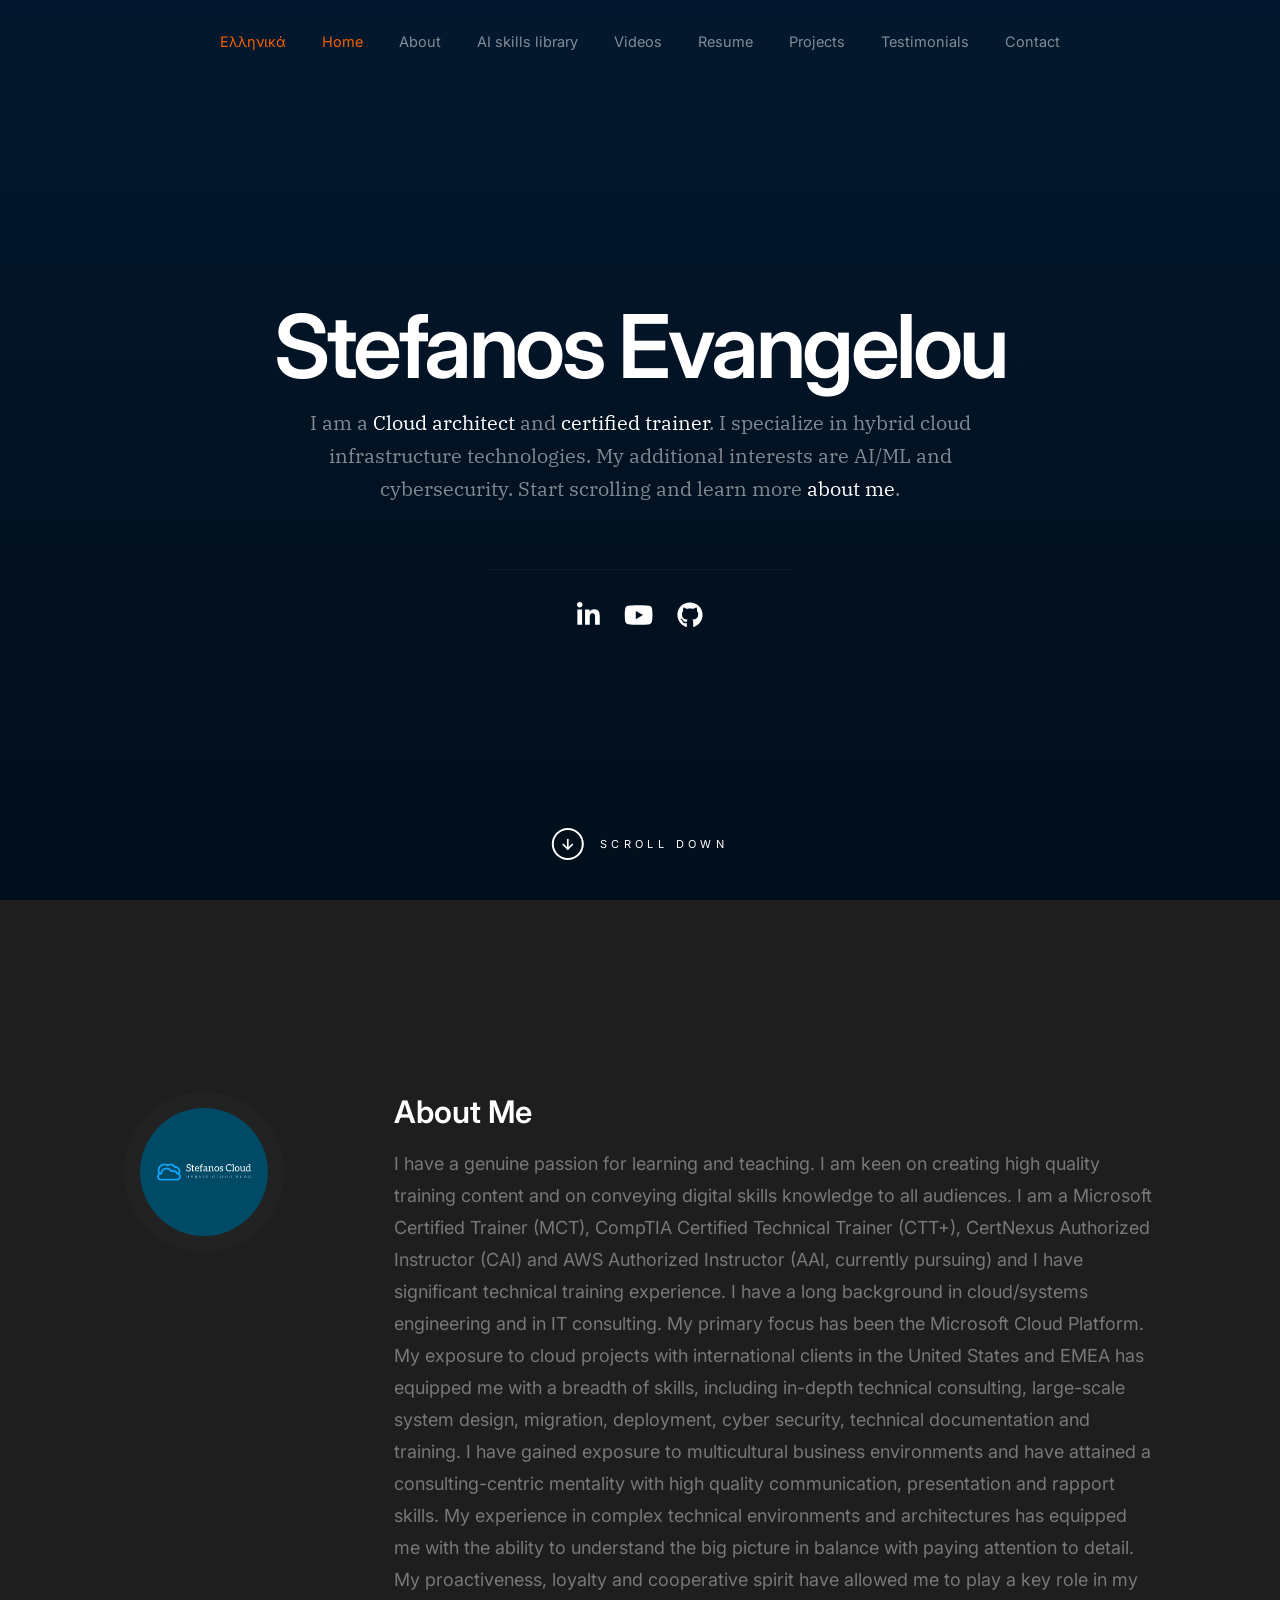
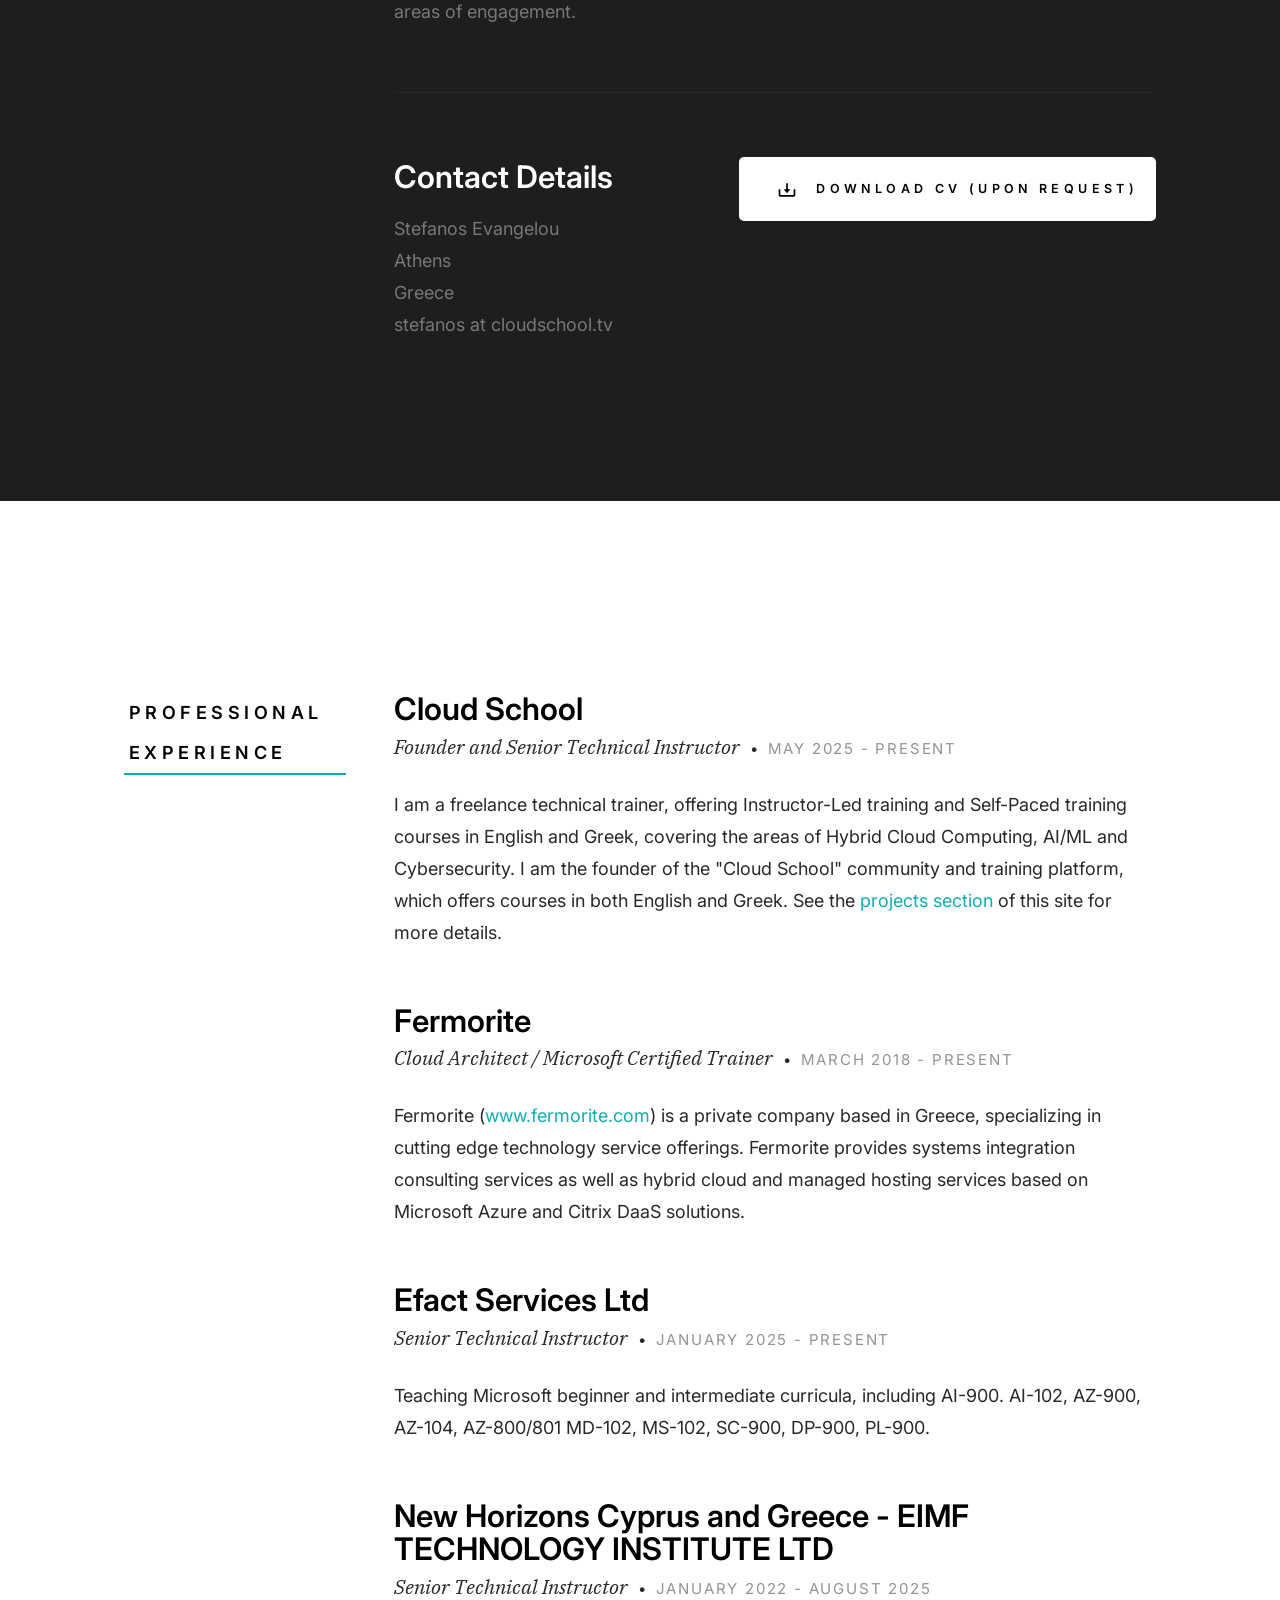
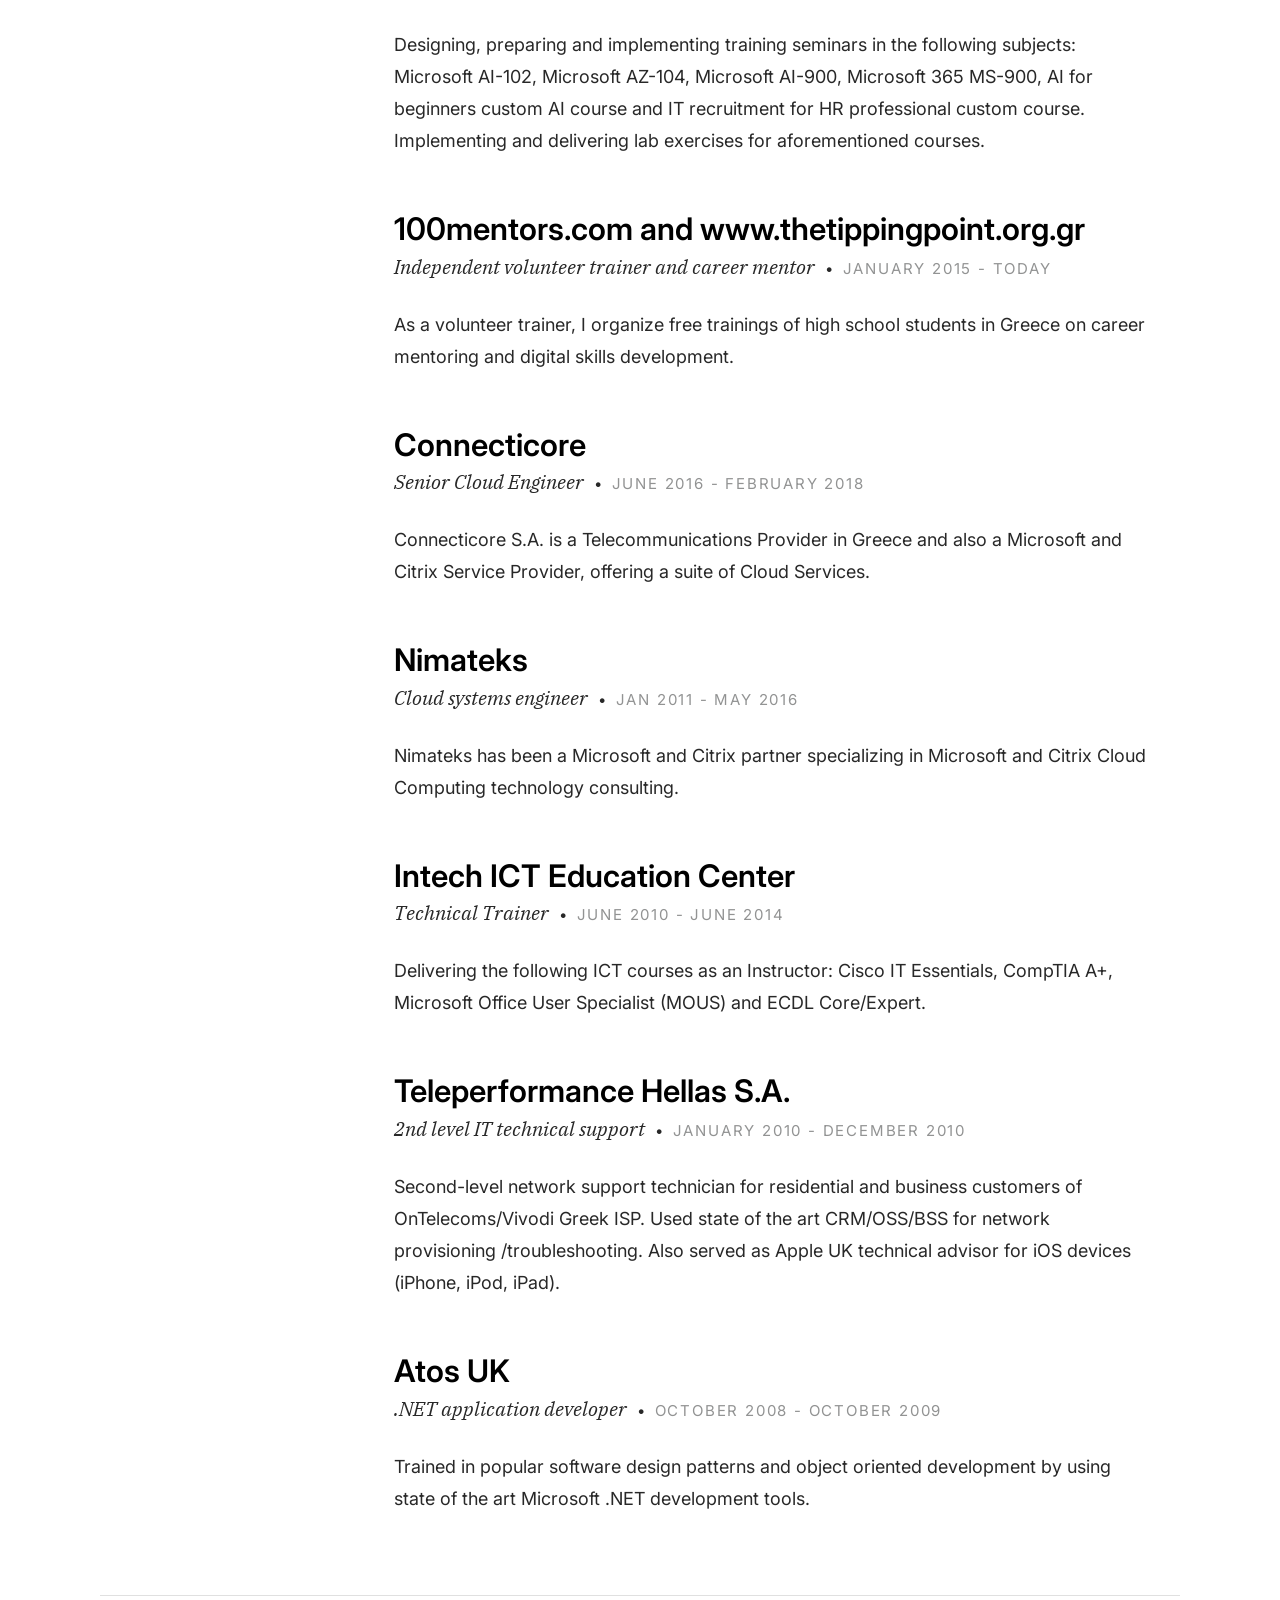
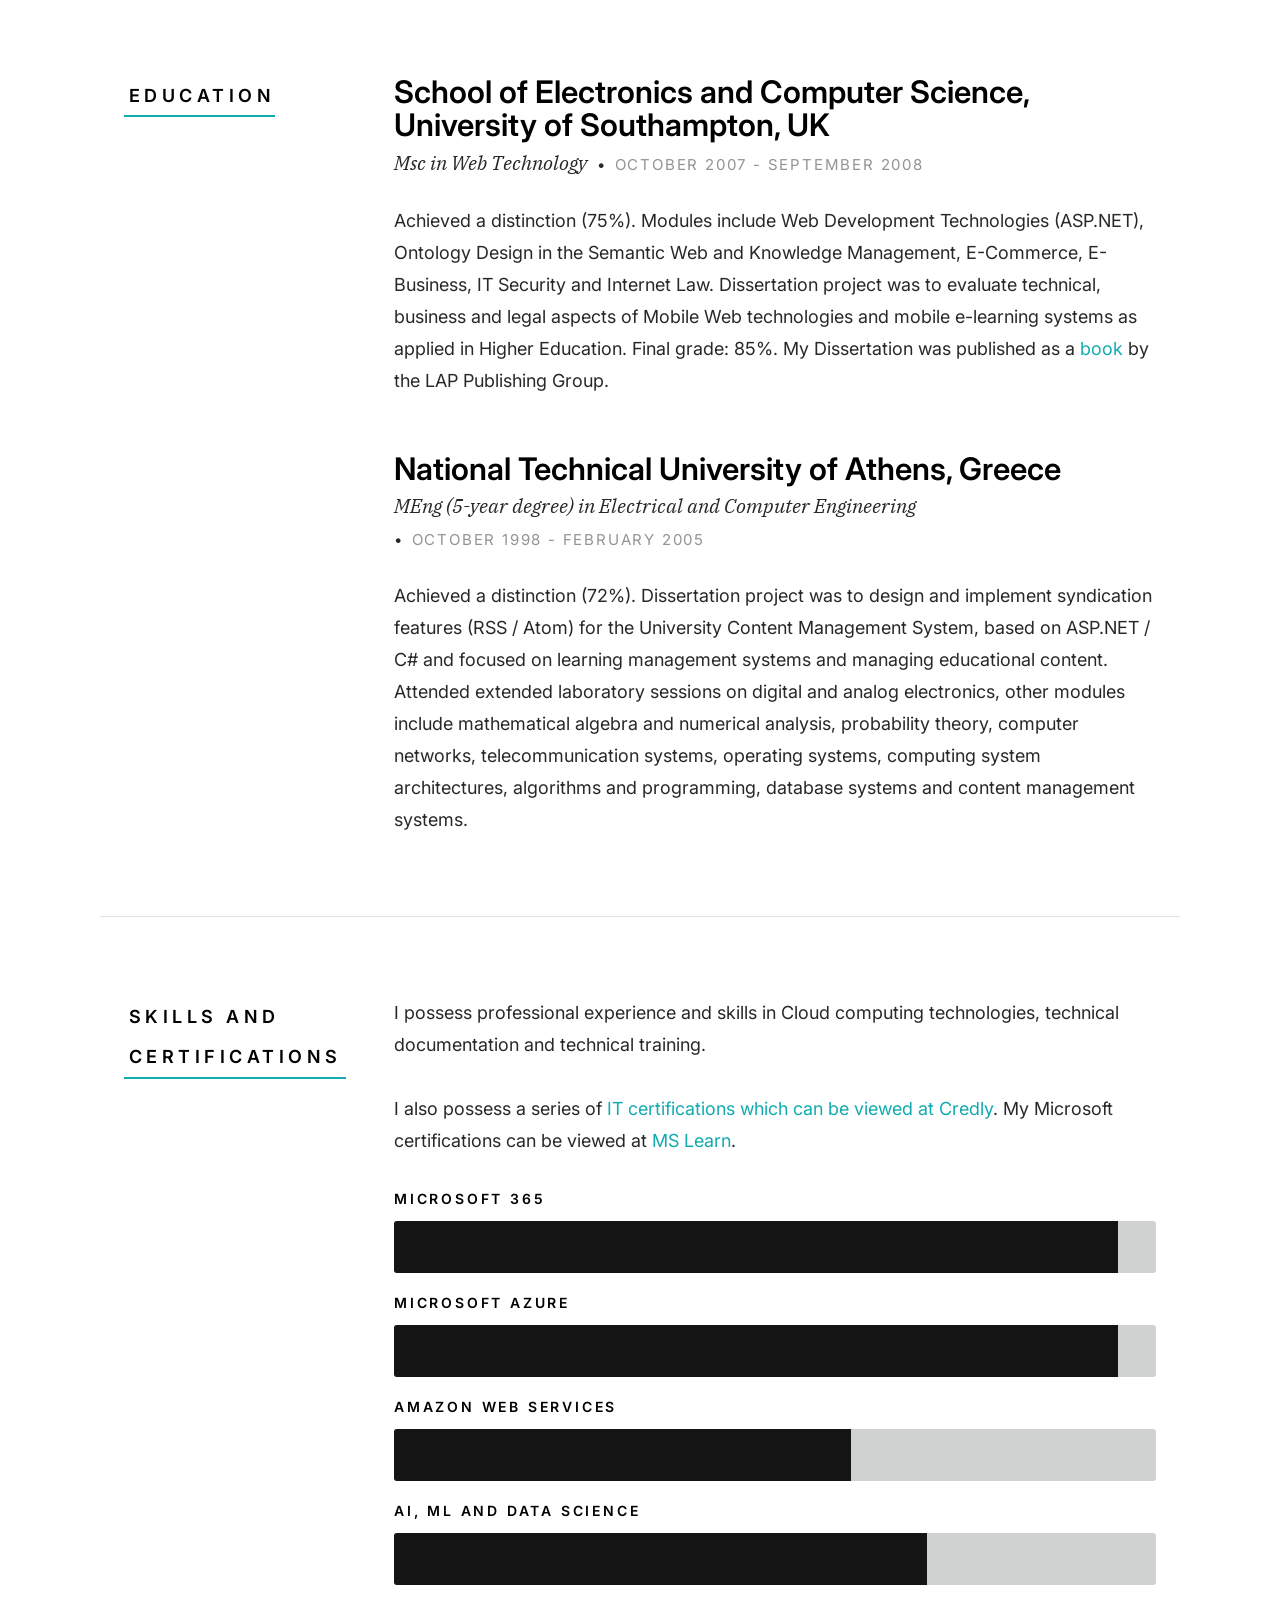
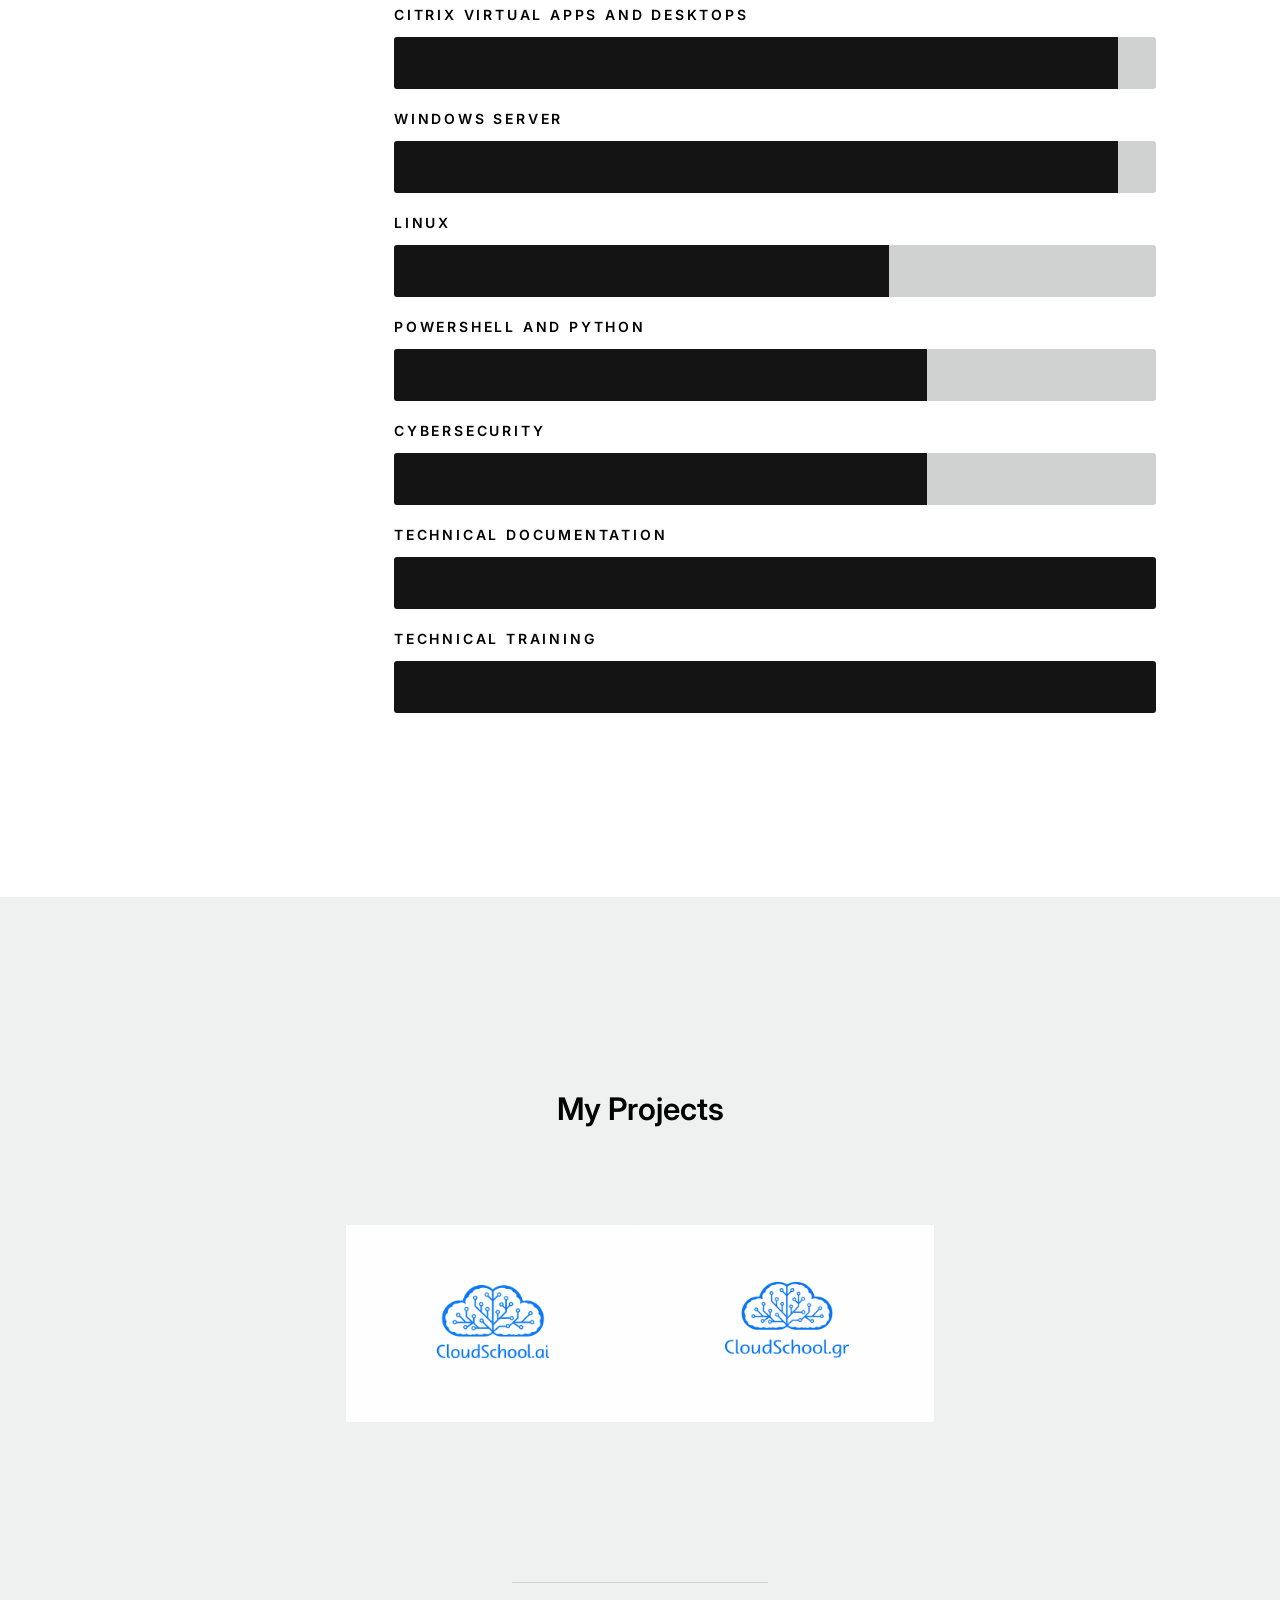
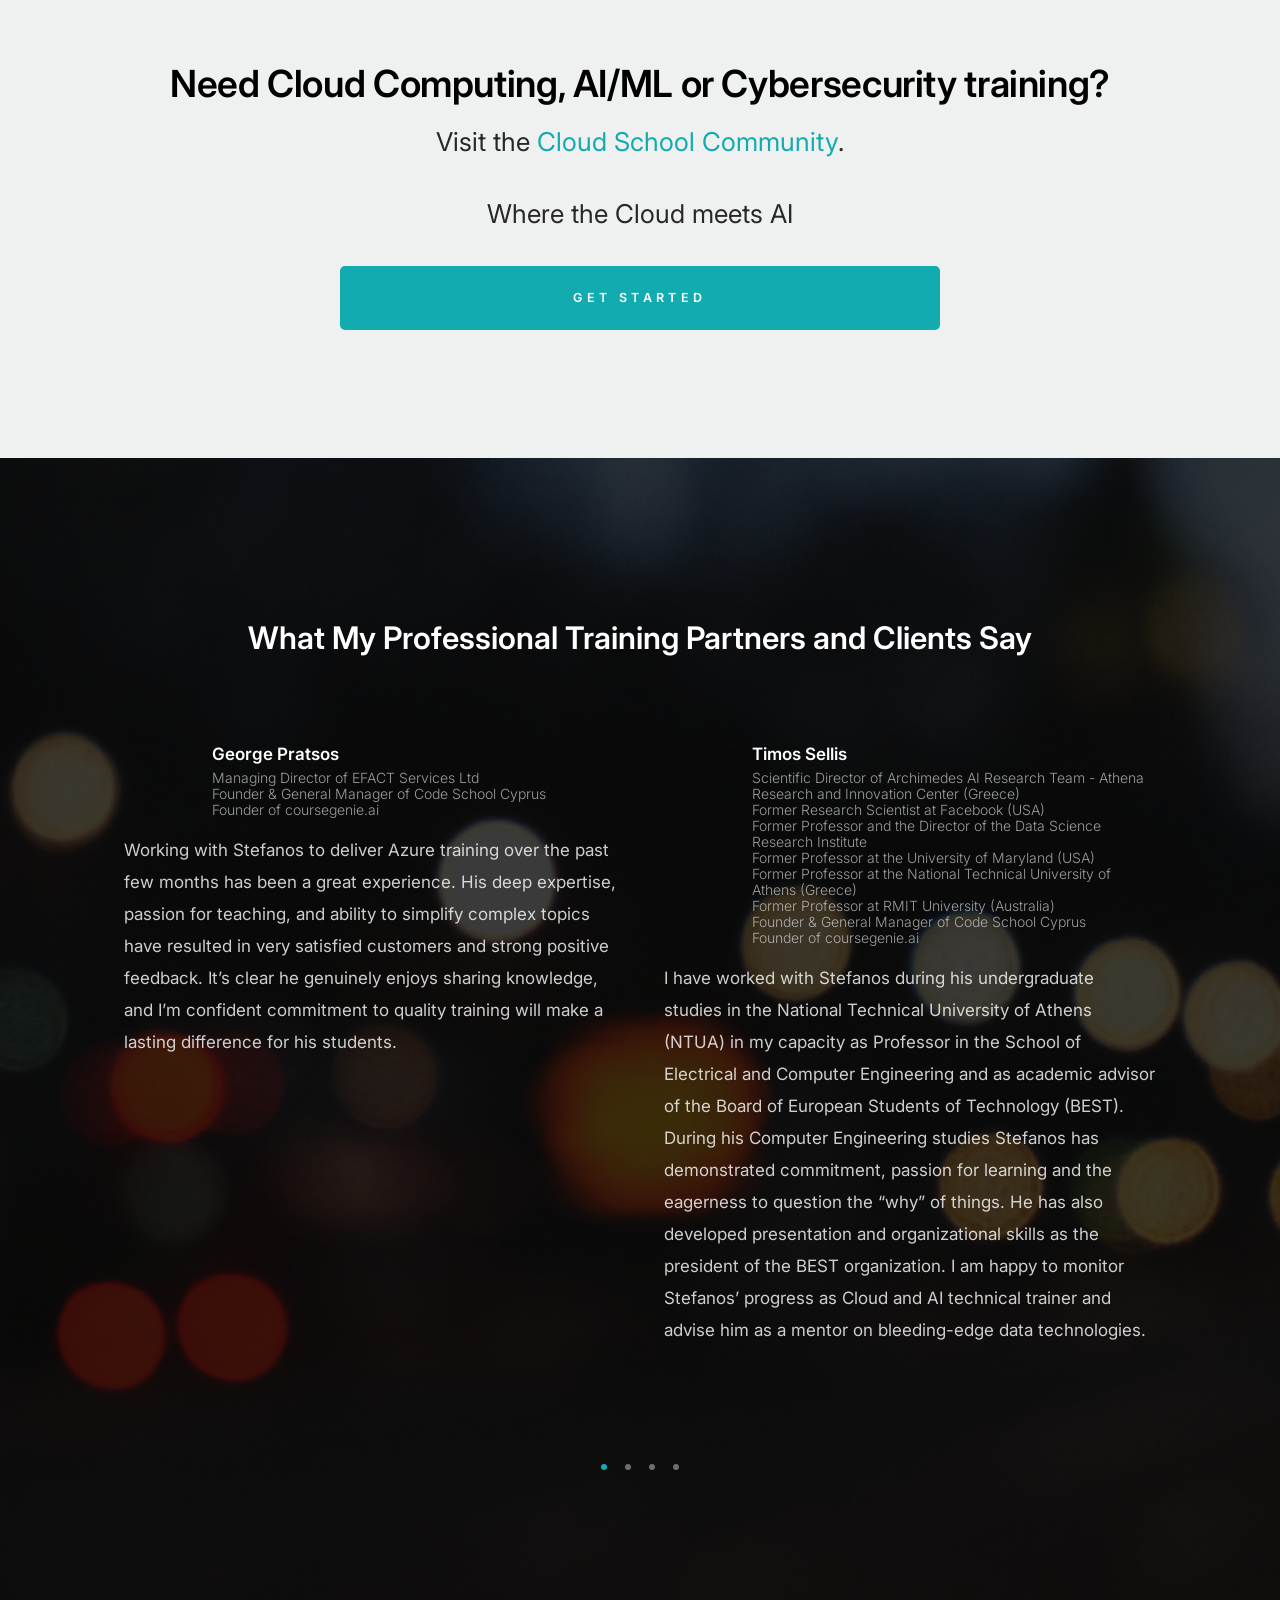
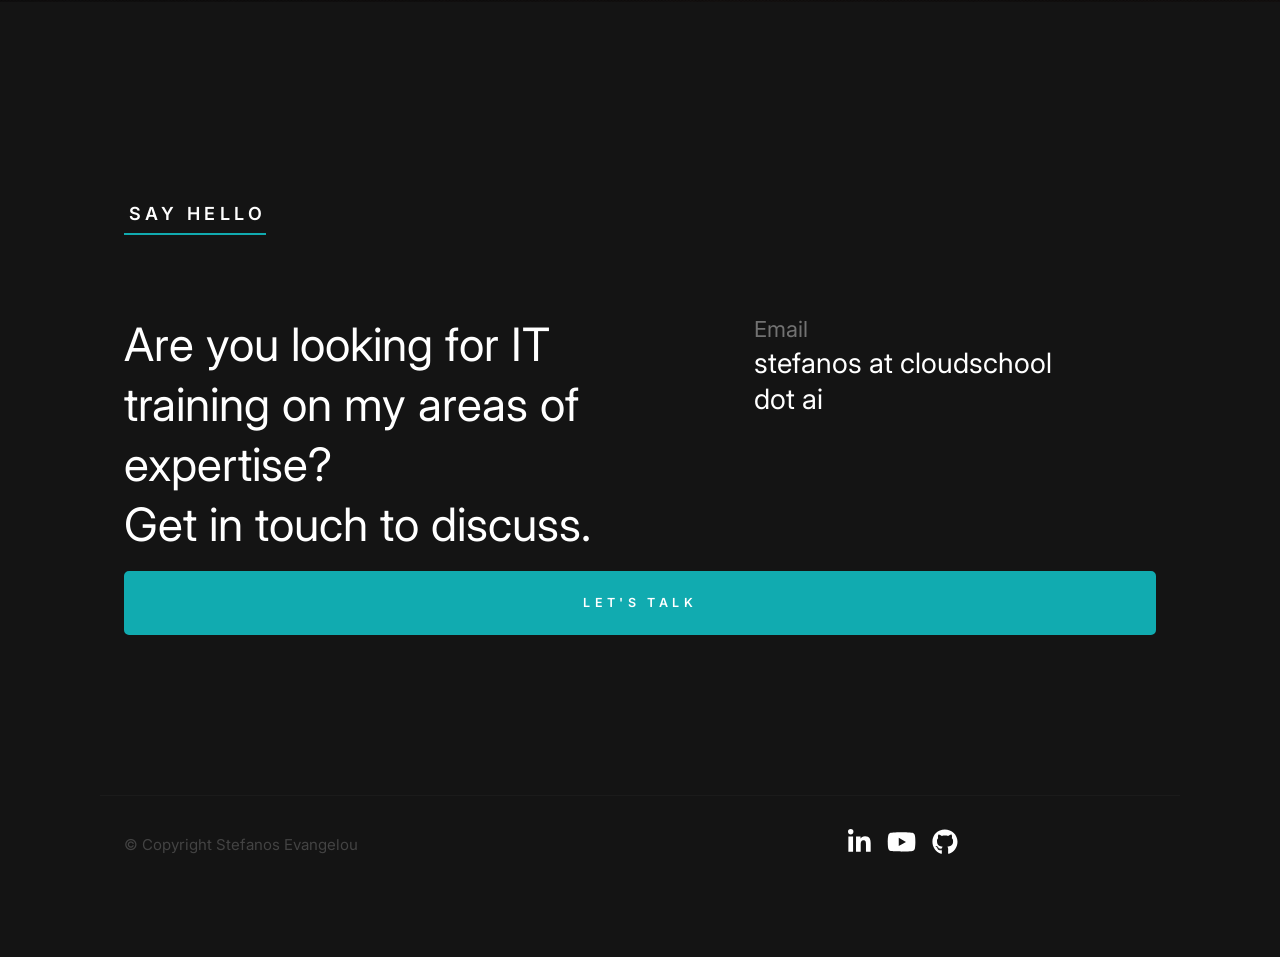
==== commit 658366b8: "homepage change" ====
--- a/index.html
+++ b/index.html
@@ -350,7 +350,7 @@
                     <li class="current"><a class="smoothscroll" target="_self" href="https://stefanoscloud.azurewebsites.net/el">Ελληνικά</a></li>
                     <li class="current"><a class="smoothscroll" href="#hero">Home</a></li>
                     <li><a class="smoothscroll" href="#about">About</a></li>
-                    <li><a class="smoothscroll" href="https://docs.cloudschool.tv" target="_blank">Docs</a></li>
+                    <li><a class="smoothscroll" href="https://skills.cloudschool.tv" target="_blank">AI skills library</a></li>
                     <li><a class="smoothscroll" href="https://youtube.com/@cloudschooltv" target="_blank">Videos</a></li>
                     <li><a class="smoothscroll" href="#resume">Resume</a></li>
                     <li><a class="smoothscroll" href="#portfolio">Projects</a></li>
